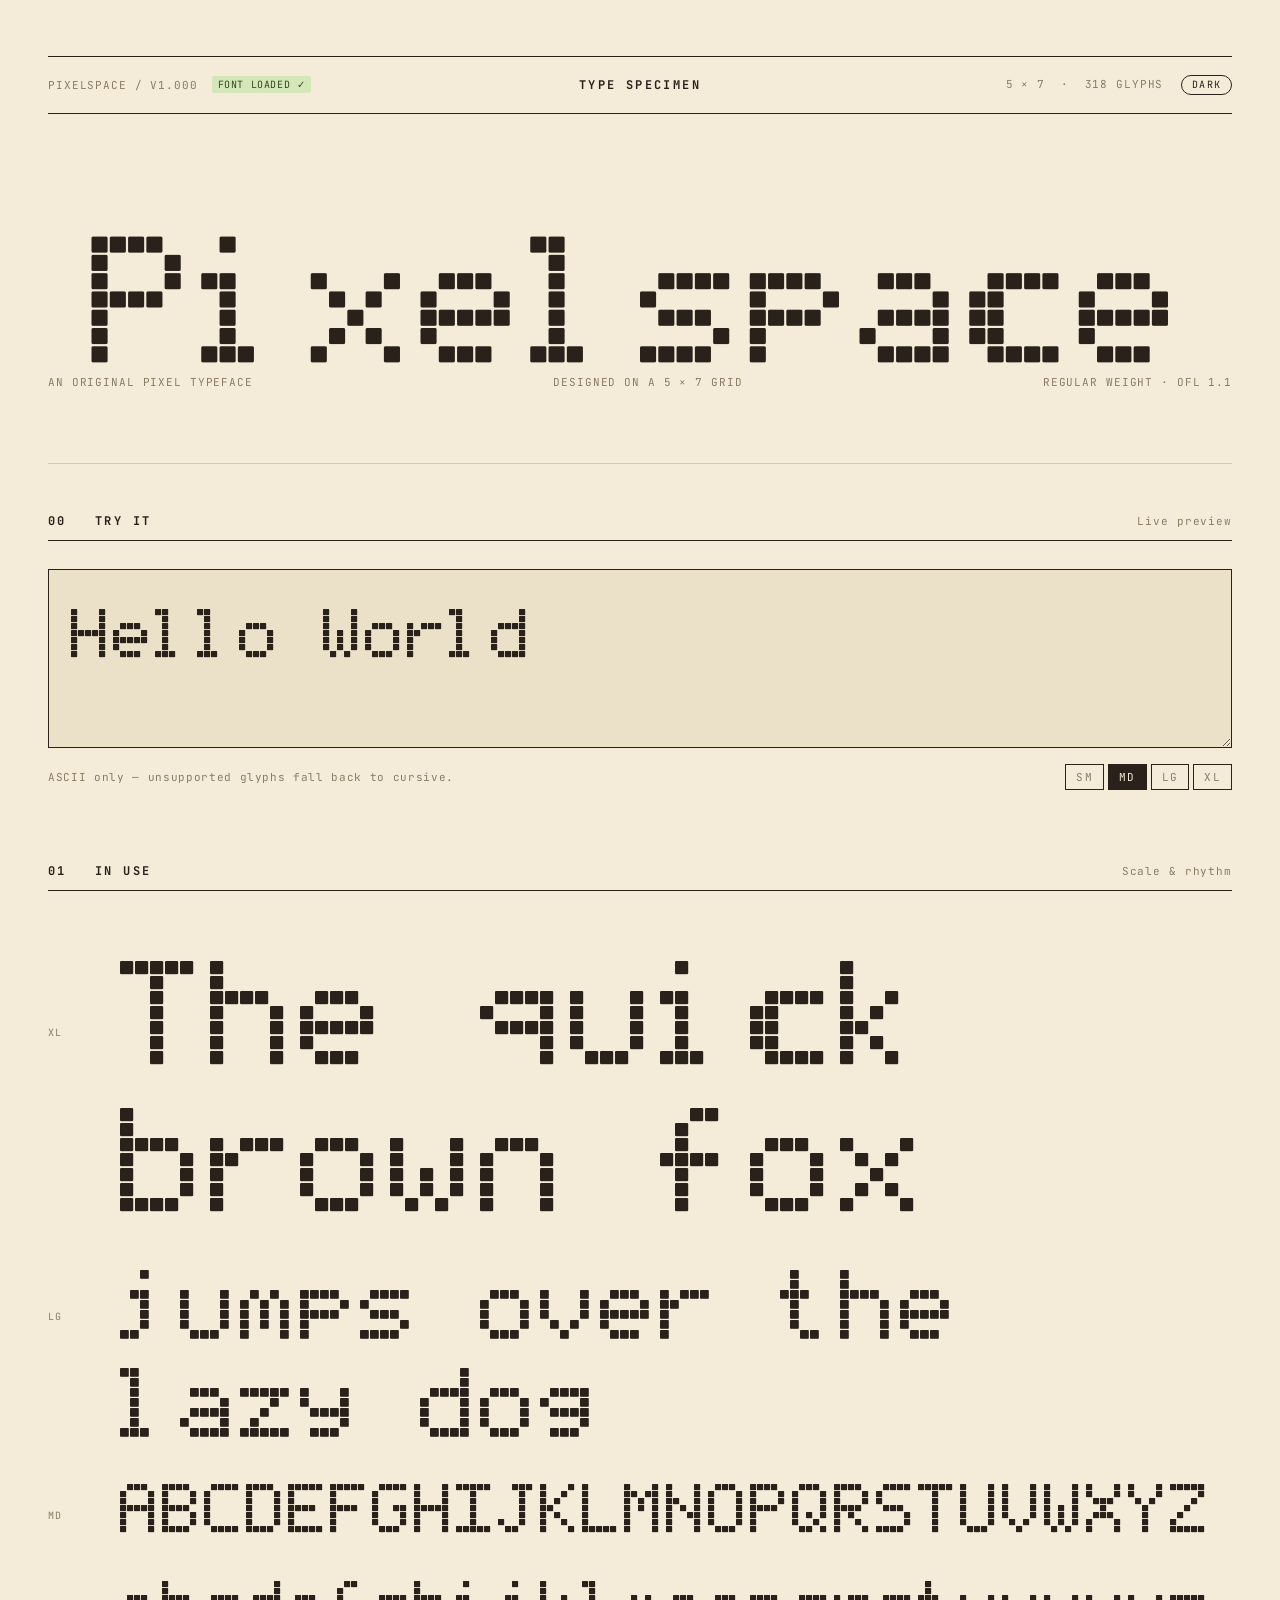
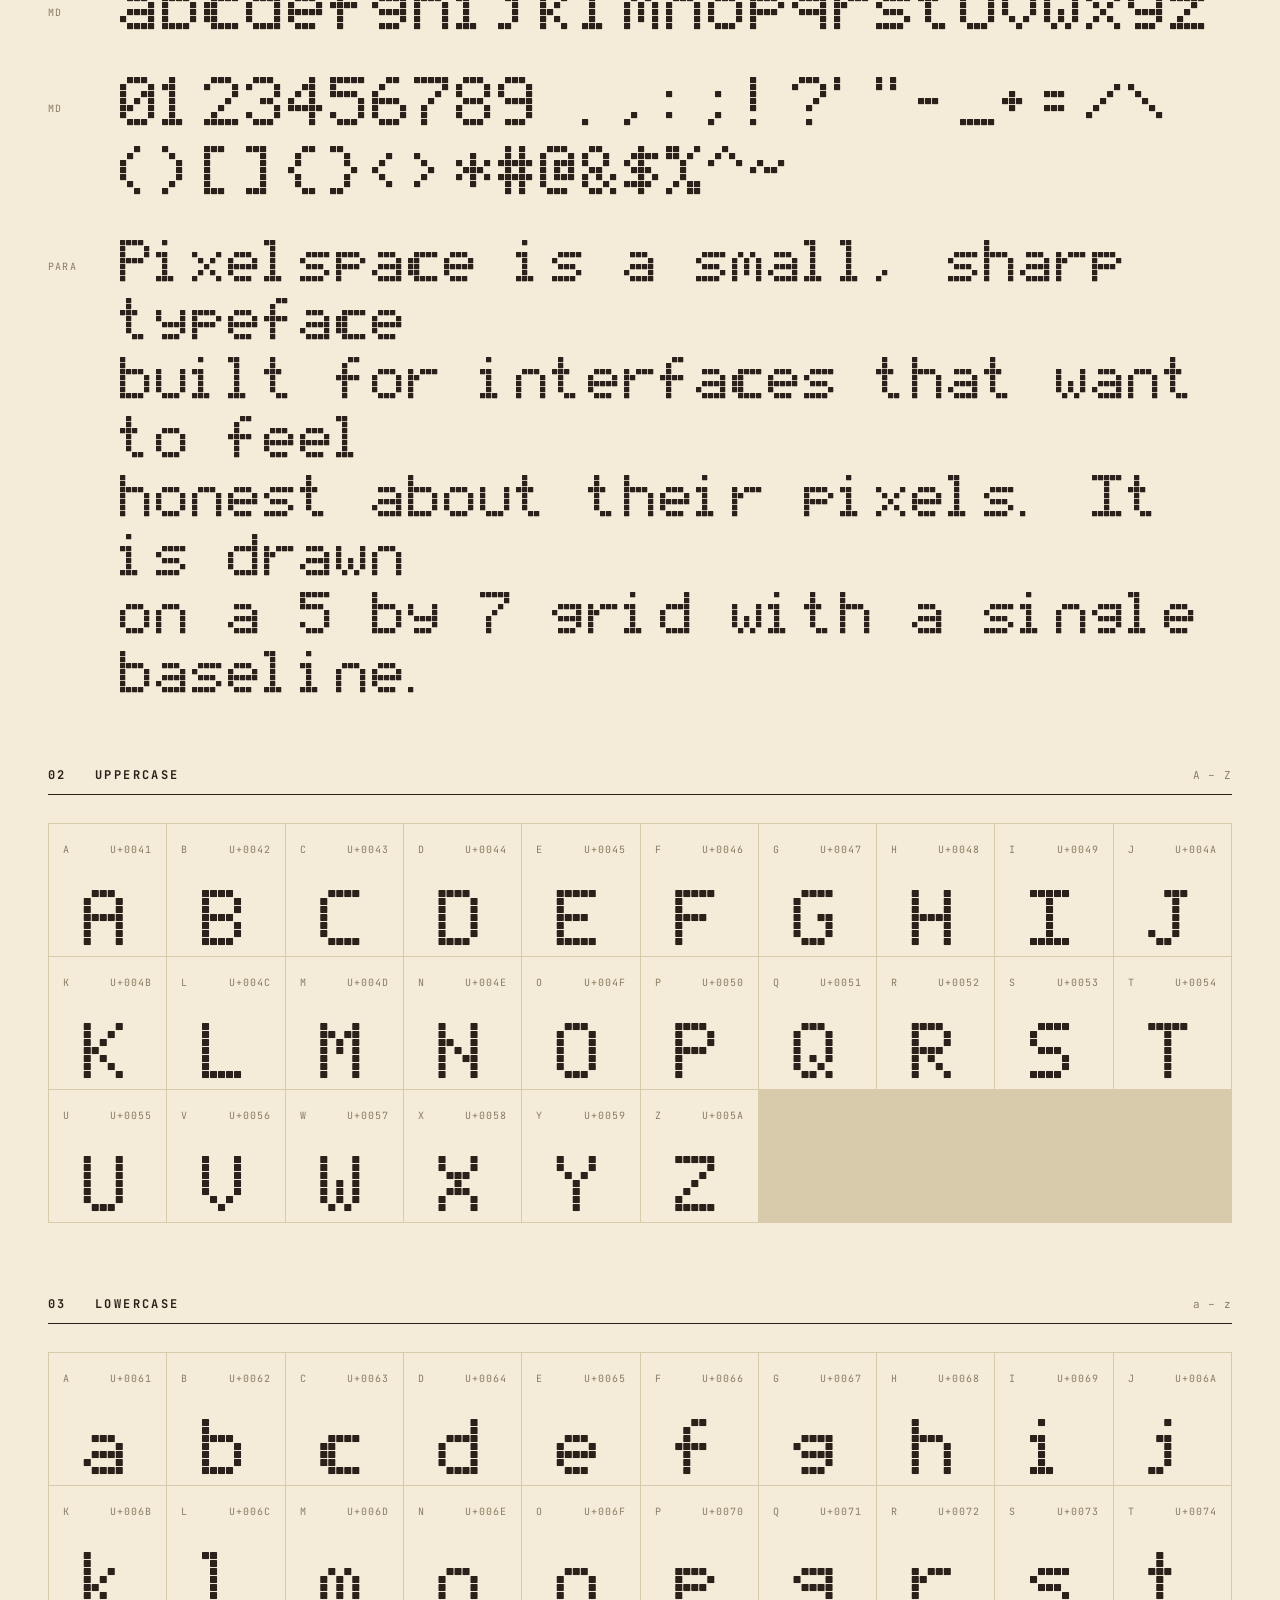
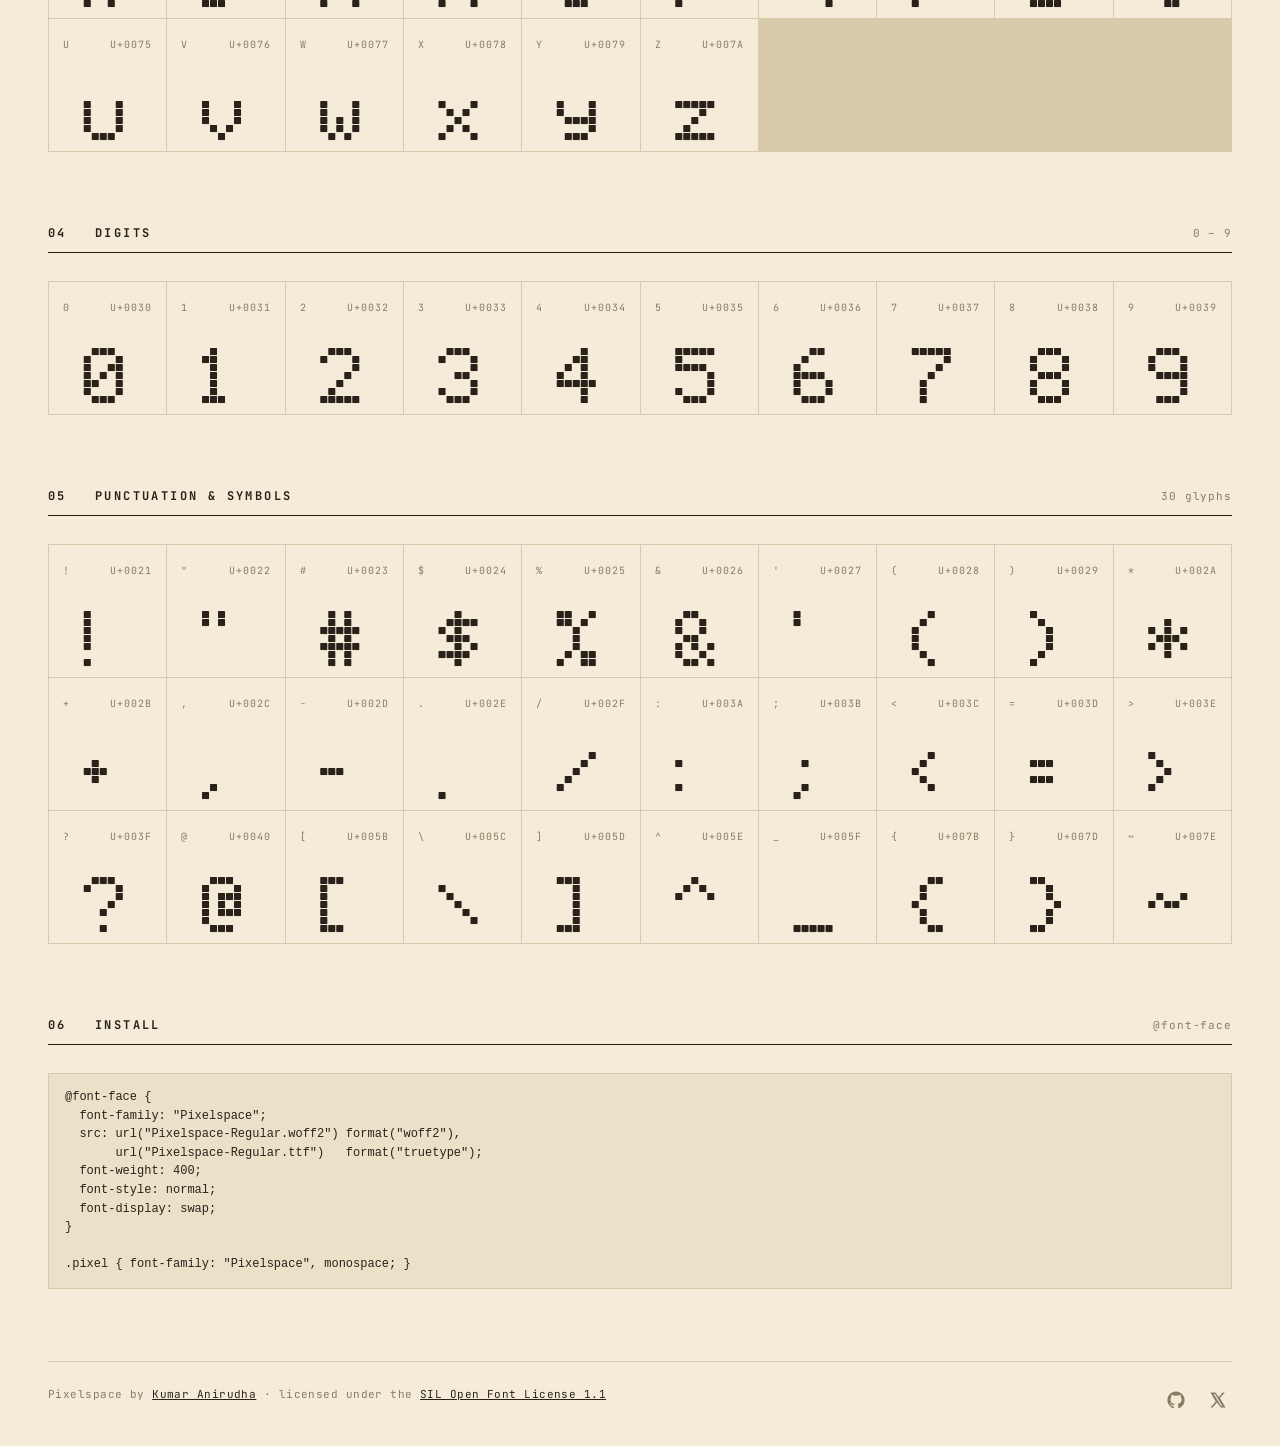
==== docs/index.html @ 73f1bbae "update: add favicon and responsive" ====
<!doctype html>
<html lang="en">
  <head>
    <meta charset="utf-8" />
    <meta name="viewport" content="width=device-width,initial-scale=1" />
    <title>Pixelspace — v1.000 Specimen</title>
    <meta
      name="description"
      content="Pixelspace: a free, open-source 5×7 pixel display typeface by Kumar Anirudha. Licensed under the SIL Open Font License."
    />

    <link rel="icon" type="image/svg+xml" href="favicon.svg" />

    <link rel="preconnect" href="https://fonts.googleapis.com" />
    <link rel="preconnect" href="https://fonts.gstatic.com" crossorigin />
    <link
      href="https://fonts.googleapis.com/css2?family=JetBrains+Mono:wght@400;500;700&display=swap"
      rel="stylesheet"
    />

    <!-- The compiled Pixelspace font, embedded as a base64 data URL so it
     works under file://, sandboxed iframes, and any static host that
     doesn't serve .woff2 with the right MIME. Generated by
     tools/build_font.py alongside the binary. -->
    <link rel="stylesheet" href="pixelspace-font.css" />

    <!-- Apply stored theme before paint to avoid a flash of light mode. -->
    <script>
      (function () {
        try {
          var saved = localStorage.getItem("pixelspace-theme");
          var prefersDark =
            window.matchMedia &&
            window.matchMedia("(prefers-color-scheme: dark)").matches;
          var theme = saved || (prefersDark ? "dark" : "light");
          document.documentElement.setAttribute("data-theme", theme);
        } catch (e) {
          /* localStorage may be unavailable — fine, default stays */
        }
      })();
    </script>

    <style>
      :root {
        --bg: #f4ecd8;
        --panel: #ebe1c8;
        --line: #d8cbac;
        --ink: #2a221a;
        --mute: #8a7c63;
        --accent: #b8562f;
        --status-ok-bg: #d4e7b8;
        --status-ok-fg: #2f4a1a;
        --status-bad-bg: #efcfb8;
        --status-bad-fg: #6b2c1c;
        color-scheme: light;
      }
      [data-theme="dark"] {
        --bg: #15120e;
        --panel: #1f1b14;
        --line: #2d271d;
        --ink: #f0ebe0;
        --mute: #8a8275;
        --accent: #d87a52;
        --status-ok-bg: #2a5a33;
        --status-ok-fg: #a6ffbf;
        --status-bad-bg: #5a2a2a;
        --status-bad-fg: #ffb8b8;
        color-scheme: dark;
      }
      * {
        box-sizing: border-box;
      }
      html,
      body {
        margin: 0;
        padding: 0;
        background: var(--bg);
        color: var(--ink);
        font-family: "JetBrains Mono", ui-monospace, Menlo, Consolas, monospace;
        font-size: 13px;
        line-height: 1.5;
        -webkit-font-smoothing: antialiased;
        transition: background-color 120ms ease, color 120ms ease;
      }

      .shell {
        max-width: 1280px;
        margin: 0 auto;
        padding: 56px 48px 32px;
      }

      /* ---- Masthead ---- */
      .mast {
        border-top: 1px solid var(--ink);
        border-bottom: 1px solid var(--ink);
        padding: 18px 0;
        display: grid;
        grid-template-columns: 1fr auto 1fr;
        align-items: center;
        gap: 24px;
        margin-bottom: 48px;
      }
      .mast .meta {
        font-size: 11px;
        letter-spacing: 0.08em;
        text-transform: uppercase;
        color: var(--mute);
      }
      .mast .meta.r {
        text-align: right;
      }
      .mast .title {
        font-weight: 700;
        letter-spacing: 0.2em;
        text-transform: uppercase;
        font-size: 12px;
      }

      .load-status {
        display: inline-block;
        padding: 1px 6px;
        margin-left: 6px;
        font-size: 10px;
        letter-spacing: 0.06em;
        border-radius: 2px;
        vertical-align: 1px;
      }
      .load-status.ok {
        background: var(--status-ok-bg);
        color: var(--status-ok-fg);
      }
      .load-status.bad {
        background: var(--status-bad-bg);
        color: var(--status-bad-fg);
      }

      /* ---- Theme toggle ---- */
      .theme-toggle {
        -webkit-appearance: none;
        appearance: none;
        background: transparent;
        color: var(--ink);
        border: 1px solid var(--ink);
        border-radius: 999px;
        padding: 4px 10px;
        font: inherit;
        font-size: 10px;
        letter-spacing: 0.12em;
        text-transform: uppercase;
        cursor: pointer;
        margin-left: 10px;
        line-height: 1;
        transition: background-color 120ms ease, color 120ms ease;
      }
      .theme-toggle:hover {
        background: var(--ink);
        color: var(--bg);
      }

      /* ---- Hero ---- */
      .hero {
        padding: 48px 0 72px;
        border-bottom: 1px solid var(--line);
        margin-bottom: 48px;
      }
      .hero-word {
        font-size: clamp(35px, 10vw, 133px);
        line-height: 1;
        margin-bottom: 36px;
        text-align: center;
      }
      .hero-sub {
        display: flex;
        justify-content: space-between;
        font-size: 11px;
        letter-spacing: 0.08em;
        text-transform: uppercase;
        color: var(--mute);
      }

      /* ---- Sections ---- */
      .sec {
        margin-bottom: 72px;
      }
      .sec-head {
        display: flex;
        align-items: baseline;
        justify-content: space-between;
        border-bottom: 1px solid var(--ink);
        padding-bottom: 10px;
        margin-bottom: 28px;
      }
      .sec-head h2 {
        font-size: 12px;
        font-weight: 700;
        letter-spacing: 0.2em;
        text-transform: uppercase;
        margin: 0;
      }
      .sec-head .n {
        font-size: 11px;
        color: var(--mute);
        letter-spacing: 0.08em;
      }

      /* ---- The pixel font class ----
     Applied to any element that should render in Pixelspace. The
     `cursive` fallback is deliberately ugly so a failed @font-face is
     obvious. Font-smoothing is turned off to keep pixel edges sharp. */
      .pxsp {
        font-family: "Pixelspace", cursive;
        letter-spacing: 0;
        font-smooth: never;
        -webkit-font-smoothing: none;
        -moz-osx-font-smoothing: grayscale;
        text-rendering: geometricPrecision;
        font-feature-settings: normal;
      }

      /* ---- Try-it playground ---- */
      .tryout {
        display: flex;
        flex-direction: column;
        gap: 16px;
      }
      .tryout-input {
        width: 100%;
        min-height: 160px;
        padding: 20px 22px;
        background: var(--panel);
        color: var(--ink);
        border: 1px solid var(--ink);
        border-radius: 0;
        resize: vertical;
        font-size: 49px;
        line-height: 1.4;
        outline: none;
        /* Override the UA textarea font smoothing so pixel edges stay crisp. */
        font-smooth: never;
        -webkit-font-smoothing: none;
        -moz-osx-font-smoothing: grayscale;
      }
      .tryout-input::placeholder {
        color: var(--mute);
      }
      .tryout-input:focus {
        border-color: var(--accent);
      }
      .tryout-meta {
        display: flex;
        justify-content: space-between;
        align-items: center;
        gap: 16px;
        font-size: 11px;
        color: var(--mute);
        letter-spacing: 0.06em;
      }
      .tryout-sizes {
        display: inline-flex;
        gap: 4px;
      }
      .tryout-sizes button {
        font: inherit;
        color: var(--mute);
        background: transparent;
        border: 1px solid var(--ink);
        padding: 4px 10px;
        cursor: pointer;
        text-transform: uppercase;
        letter-spacing: 0.12em;
      }
      .tryout-sizes button:hover {
        color: var(--ink);
      }
      .tryout-sizes button[aria-pressed="true"] {
        background: var(--ink);
        color: var(--bg);
      }

      /* ---- In-use sample rows ---- */
      .samples {
        display: flex;
        flex-direction: column;
        gap: 28px;
      }
      .sample-row {
        display: grid;
        grid-template-columns: 48px 1fr;
        align-items: baseline;
        gap: 24px;
      }
      .sample-row .tag {
        font-size: 10px;
        letter-spacing: 0.12em;
        color: var(--mute);
        text-transform: uppercase;
      }
      .sample-row .render {
        min-width: 0;
        overflow: hidden;
      }

      /* Font-size = 7px × N keeps every glyph-pixel on a whole device pixel
     (UPEM 875 / pixel 125 = 7 CSS px per glyph-pixel). Line-height 1.4
     gives wrapped text room to breathe without looking double-spaced. */
      .s-xl {
        font-size: 105px;
        line-height: 1.4;
      }
      .s-lg {
        font-size: 70px;
        line-height: 1.4;
      }
      .s-md {
        font-size: 49px;
        line-height: 1.4;
      }
      .s-sm {
        font-size: 28px;
        line-height: 1.4;
      }
      .s-para {
        font-size: 42px;
        line-height: 1.4;
      }

      /* ---- Glyph tables ---- */
      .glyph-grid {
        display: grid;
        grid-template-columns: repeat(auto-fill, minmax(110px, 1fr));
        gap: 1px;
        background: var(--line);
        border: 1px solid var(--line);
      }
      .cell {
        background: var(--bg);
        padding: 18px 14px 14px;
        display: flex;
        flex-direction: column;
        align-items: center;
        gap: 14px;
        min-height: 132px;
      }
      .cell .char-label {
        font-size: 10px;
        color: var(--mute);
        letter-spacing: 0.1em;
        text-transform: uppercase;
        display: flex;
        justify-content: space-between;
        width: 100%;
      }
      .cell .char-label .code {
        font-variant-numeric: tabular-nums;
      }
      .cell .slot {
        flex: 1;
        display: flex;
        align-items: center;
        justify-content: center;
        font-size: 56px; /* 8px per glyph-pixel (7 × 8) */
        line-height: 1;
      }

      /* ---- Install code block ---- */
      pre.code {
        background: var(--panel);
        border: 1px solid var(--line);
        padding: 14px 16px;
        overflow-x: auto;
        font-size: 12px;
        line-height: 1.55;
        white-space: pre;
      }

      /* ---- Footer ---- */
      footer {
        margin-top: 64px;
        padding-top: 24px;
        border-top: 1px solid var(--line);
        font-size: 11px;
        color: var(--mute);
        letter-spacing: 0.04em;
        display: flex;
        justify-content: space-between;
        gap: 24px;
        flex-wrap: wrap;
      }
      footer a {
        color: var(--ink);
      }
      footer .socials {
        display: inline-flex;
        align-items: center;
        gap: 14px;
      }
      .icon-link {
        display: inline-flex;
        align-items: center;
        justify-content: center;
        width: 28px;
        height: 28px;
        color: var(--mute);
        border-radius: 4px;
        transition: color 120ms ease, background-color 120ms ease;
      }
      .icon-link:hover {
        color: var(--bg);
        background: var(--ink);
      }
      .icon-link svg {
        width: 18px;
        height: 18px;
        display: block;
      }

      /* ---- Responsive ---- */
      @media (max-width: 900px) {
        .shell {
          padding: 32px 24px 24px;
        }
        .mast {
          grid-template-columns: 1fr;
          gap: 10px;
          text-align: center;
          padding: 14px 0;
          margin-bottom: 32px;
        }
        .mast .meta.r {
          text-align: center;
        }
        .hero {
          padding: 24px 0 36px;
          margin-bottom: 32px;
        }
        .hero-word {
          margin-bottom: 20px;
        }
        .hero-sub {
          flex-direction: column;
          gap: 6px;
          text-align: center;
        }
        .sec {
          margin-bottom: 48px;
        }
        .sec-head {
          margin-bottom: 20px;
        }
        .s-xl {
          font-size: 56px;
        }
        .s-lg {
          font-size: 42px;
        }
        .s-md {
          font-size: 28px;
        }
        .s-sm {
          font-size: 21px;
        }
        .s-para {
          font-size: 28px;
        }
        .tryout-input {
          font-size: 28px;
          min-height: 120px;
          padding: 14px 16px;
        }
        .sample-row {
          grid-template-columns: 1fr;
          gap: 8px;
        }
        .sample-row .render {
          overflow-x: auto;
        }
        .glyph-grid {
          grid-template-columns: repeat(auto-fill, minmax(76px, 1fr));
        }
        .cell {
          padding: 12px 8px 10px;
          min-height: 96px;
          gap: 10px;
        }
        .cell .slot {
          font-size: 35px;
        }
      }

      @media (max-width: 480px) {
        .shell {
          padding: 20px 16px 20px;
        }
        .hero-word {
          margin-bottom: 16px;
        }
        .hero-sub {
          font-size: 10px;
        }
        .s-xl {
          font-size: 42px;
        }
        .s-lg {
          font-size: 35px;
        }
        .s-md {
          font-size: 21px;
        }
        .s-sm {
          font-size: 14px;
        }
        .s-para {
          font-size: 21px;
        }
        .tryout-input {
          font-size: 21px;
          min-height: 96px;
        }
        .glyph-grid {
          grid-template-columns: repeat(auto-fill, minmax(60px, 1fr));
        }
        .cell {
          padding: 10px 6px 8px;
          min-height: 80px;
        }
        .cell .slot {
          font-size: 28px;
        }
        .cell .char-label {
          font-size: 9px;
        }
        footer {
          flex-direction: column;
          gap: 12px;
        }
      }
    </style>
  </head>
  <body>
    <div class="shell">
      <!-- Masthead -->
      <header class="mast">
        <div class="meta">
          Pixelspace / v1.000
          <span id="font-status" class="load-status">checking&hellip;</span>
        </div>
        <div class="title">Type Specimen</div>
        <div class="meta r">
          5 &times; 7 &nbsp;·&nbsp; 318 Glyphs
          <button
            id="theme-toggle"
            class="theme-toggle"
            type="button"
            aria-label="Toggle dark mode"
          >
            Dark
          </button>
        </div>
      </header>

      <!-- Hero wordmark -->
      <section class="hero">
        <div class="pxsp hero-word">Pixelspace</div>
        <div class="hero-sub">
          <span>An original pixel typeface</span>
          <span>Designed on a 5 × 7 grid</span>
          <span>Regular weight · OFL 1.1</span>
        </div>
      </section>

      <!-- 00 Try it -->
      <section class="sec">
        <div class="sec-head">
          <h2>00 &nbsp; Try it</h2>
          <div class="n">Live preview</div>
        </div>
        <div class="tryout">
          <textarea
            id="tryout-input"
            class="pxsp tryout-input"
            spellcheck="false"
            autocapitalize="off"
            autocomplete="off"
            placeholder="Type anything here..."
          >Hello World</textarea>
          <div class="tryout-meta">
            <span>ASCII only — unsupported glyphs fall back to cursive.</span>
            <span class="tryout-sizes" role="group" aria-label="Preview size">
              <button type="button" data-size="28" aria-pressed="false">SM</button>
              <button type="button" data-size="49" aria-pressed="true">MD</button>
              <button type="button" data-size="70" aria-pressed="false">LG</button>
              <button type="button" data-size="105" aria-pressed="false">XL</button>
            </span>
          </div>
        </div>
      </section>

      <!-- 01 In use -->
      <section class="sec">
        <div class="sec-head">
          <h2>01 &nbsp; In use</h2>
          <div class="n">Scale &amp; rhythm</div>
        </div>
        <div class="samples">
          <div class="sample-row">
            <div class="tag">XL</div>
            <div class="render">
              <span class="pxsp s-xl">The quick brown fox</span>
            </div>
          </div>
          <div class="sample-row">
            <div class="tag">LG</div>
            <div class="render">
              <span class="pxsp s-lg">jumps over the lazy dog</span>
            </div>
          </div>
          <div class="sample-row">
            <div class="tag">MD</div>
            <div class="render">
              <span class="pxsp s-md">ABCDEFGHIJKLMNOPQRSTUVWXYZ</span>
            </div>
          </div>
          <div class="sample-row">
            <div class="tag">MD</div>
            <div class="render">
              <span class="pxsp s-md">abcdefghijklmnopqrstuvwxyz</span>
            </div>
          </div>
          <div class="sample-row">
            <div class="tag">MD</div>
            <div class="render">
              <span class="pxsp s-md"
                >0123456789 .,:;!?'&quot;-_+=/\()[]{}&lt;&gt;*#@&amp;$%^~</span
              >
            </div>
          </div>
          <div class="sample-row">
            <div class="tag">PARA</div>
            <div class="render">
              <div class="pxsp s-para">
                Pixelspace is a small, sharp typeface<br />
                built for interfaces that want to feel<br />
                honest about their pixels. It is drawn<br />
                on a 5 by 7 grid with a single baseline.
              </div>
            </div>
          </div>
        </div>
      </section>

      <!-- 02 Uppercase -->
      <section class="sec">
        <div class="sec-head">
          <h2>02 &nbsp; Uppercase</h2>
          <div class="n">A – Z</div>
        </div>
        <div class="glyph-grid" id="grid-upper"></div>
      </section>

      <!-- 03 Lowercase -->
      <section class="sec">
        <div class="sec-head">
          <h2>03 &nbsp; Lowercase</h2>
          <div class="n">a – z</div>
        </div>
        <div class="glyph-grid" id="grid-lower"></div>
      </section>

      <!-- 04 Digits -->
      <section class="sec">
        <div class="sec-head">
          <h2>04 &nbsp; Digits</h2>
          <div class="n">0 – 9</div>
        </div>
        <div class="glyph-grid" id="grid-digits"></div>
      </section>

      <!-- 05 Punctuation -->
      <section class="sec">
        <div class="sec-head">
          <h2>05 &nbsp; Punctuation &amp; symbols</h2>
          <div class="n">30 glyphs</div>
        </div>
        <div class="glyph-grid" id="grid-punct"></div>
      </section>

      <!-- 06 Install -->
      <section class="sec">
        <div class="sec-head">
          <h2>06 &nbsp; Install</h2>
          <div class="n">&#64;font-face</div>
        </div>
        <pre class="code">
&#64;font-face {
  font-family: "Pixelspace";
  src: url("Pixelspace-Regular.woff2") format("woff2"),
       url("Pixelspace-Regular.ttf")   format("truetype");
  font-weight: 400;
  font-style: normal;
  font-display: swap;
}

.pixel { font-family: "Pixelspace", monospace; }</pre
        >
      </section>

      <footer>
        <span>
          Pixelspace by
          <a href="https://github.com/anistark">Kumar Anirudha</a>
          &middot; licensed under the
          <a href="https://openfontlicense.org">SIL Open Font License 1.1</a>
        </span>
        <span class="socials">
          <a
            class="icon-link"
            href="https://github.com/anistark/pixelspace"
            aria-label="Pixelspace on GitHub"
            target="_blank"
            rel="noopener"
          >
            <svg viewBox="0 0 24 24" fill="currentColor" aria-hidden="true">
              <path
                d="M12 .5C5.73.5.5 5.73.5 12c0 5.09 3.29 9.4 7.86 10.93.58.1.79-.25.79-.56 0-.28-.01-1.02-.02-2-3.2.7-3.88-1.54-3.88-1.54-.53-1.35-1.3-1.71-1.3-1.71-1.06-.72.08-.7.08-.7 1.17.08 1.79 1.2 1.79 1.2 1.04 1.79 2.73 1.27 3.4.97.1-.76.41-1.27.74-1.56-2.56-.29-5.25-1.28-5.25-5.7 0-1.26.45-2.29 1.19-3.1-.12-.29-.52-1.47.11-3.07 0 0 .97-.31 3.18 1.18a11.06 11.06 0 0 1 5.78 0c2.2-1.49 3.17-1.18 3.17-1.18.63 1.6.23 2.78.11 3.07.74.81 1.19 1.84 1.19 3.1 0 4.44-2.69 5.41-5.26 5.69.42.36.8 1.08.8 2.18 0 1.57-.01 2.84-.01 3.23 0 .31.21.67.8.56C20.22 21.4 23.5 17.09 23.5 12 23.5 5.73 18.27.5 12 .5Z"
              />
            </svg>
          </a>
          <a
            class="icon-link"
            href="https://x.com/kranirudha"
            aria-label="Kumar Anirudha on X"
            target="_blank"
            rel="noopener"
          >
            <svg viewBox="0 0 24 24" fill="currentColor" aria-hidden="true">
              <path
                d="M18.244 2H21l-6.5 7.43L22 22h-6.406l-5.01-6.555L4.8 22H2l6.969-7.967L2 2h6.5l4.53 5.978L18.244 2Zm-2.246 18h1.66L8.057 4H6.28l9.718 16Z"
              />
            </svg>
          </a>
        </span>
      </footer>
    </div>

    <script>
      (() => {
        const input = document.getElementById("tryout-input");
        const sizes = document.querySelectorAll(".tryout-sizes button");
        sizes.forEach((b) => {
          b.addEventListener("click", () => {
            sizes.forEach((x) => x.setAttribute("aria-pressed", "false"));
            b.setAttribute("aria-pressed", "true");
            input.style.fontSize = b.dataset.size + "px";
          });
        });
      })();

      (() => {
        const btn = document.getElementById("theme-toggle");
        const root = document.documentElement;
        const render = () => {
          const dark = root.getAttribute("data-theme") === "dark";
          btn.textContent = dark ? "Light" : "Dark";
        };
        render();
        btn.addEventListener("click", () => {
          const next =
            root.getAttribute("data-theme") === "dark" ? "light" : "dark";
          root.setAttribute("data-theme", next);
          try {
            localStorage.setItem("pixelspace-theme", next);
          } catch (e) {}
          render();
        });
      })();

      (async () => {
        const status = document.getElementById("font-status");
        try {
          await document.fonts.ready;
          const ok = document.fonts.check('16px "Pixelspace"');
          status.textContent = ok
            ? "font loaded ✓"
            : "FONT FAILED — showing fallback";
          status.className = "load-status " + (ok ? "ok" : "bad");
        } catch (e) {
          status.textContent = "font check unsupported";
        }
      })();

      function makeCell(ch) {
        const cell = document.createElement("div");
        cell.className = "cell";

        const label = document.createElement("div");
        label.className = "char-label";
        const left = document.createElement("span");
        left.textContent = ch === " " ? "␣" : ch;
        const right = document.createElement("span");
        right.className = "code";
        right.textContent =
          "U+" + ch.charCodeAt(0).toString(16).toUpperCase().padStart(4, "0");
        label.append(left, right);

        const slot = document.createElement("div");
        slot.className = "pxsp slot";
        slot.textContent = ch;

        cell.append(label, slot);
        return cell;
      }

      function fill(id, chars) {
        const host = document.getElementById(id);
        for (const ch of chars) host.appendChild(makeCell(ch));
      }

      function range(a, b) {
        const out = [];
        for (let c = a.charCodeAt(0); c <= b.charCodeAt(0); c++)
          out.push(String.fromCharCode(c));
        return out;
      }

      fill("grid-upper", range("A", "Z"));
      fill("grid-lower", range("a", "z"));
      fill("grid-digits", range("0", "9"));
      fill("grid-punct", [
        "!",
        '"',
        "#",
        "$",
        "%",
        "&",
        "'",
        "(",
        ")",
        "*",
        "+",
        ",",
        "-",
        ".",
        "/",
        ":",
        ";",
        "<",
        "=",
        ">",
        "?",
        "@",
        "[",
        "\\",
        "]",
        "^",
        "_",
        "{",
        "}",
        "~",
      ]);
    </script>
  </body>
</html>
---- docs/pixelspace-font.css ----
/* Auto-generated by tools/build_font.py - do not edit. */
@font-face {
  font-family: "Pixelspace";
  src: url([data-uri]) format("woff2");
  font-weight: 400;
  font-style: normal;
  font-display: swap;
}
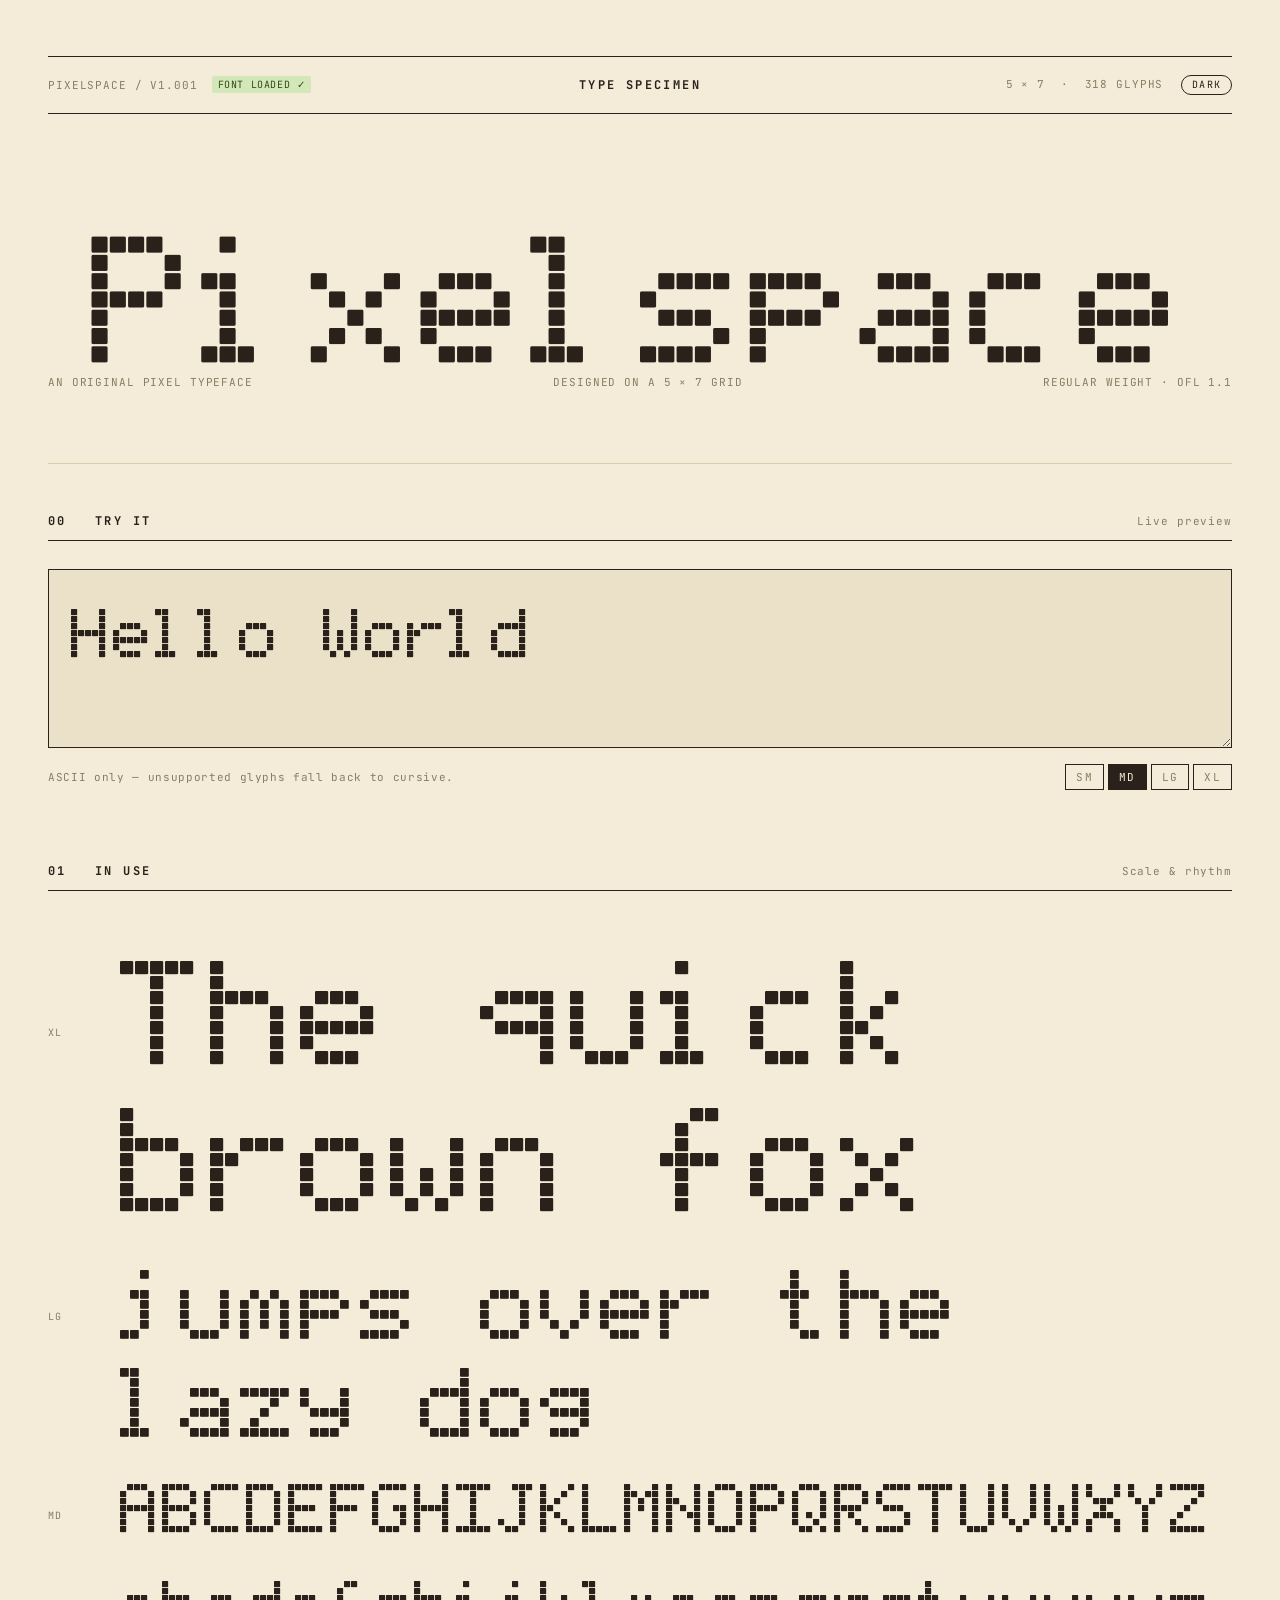
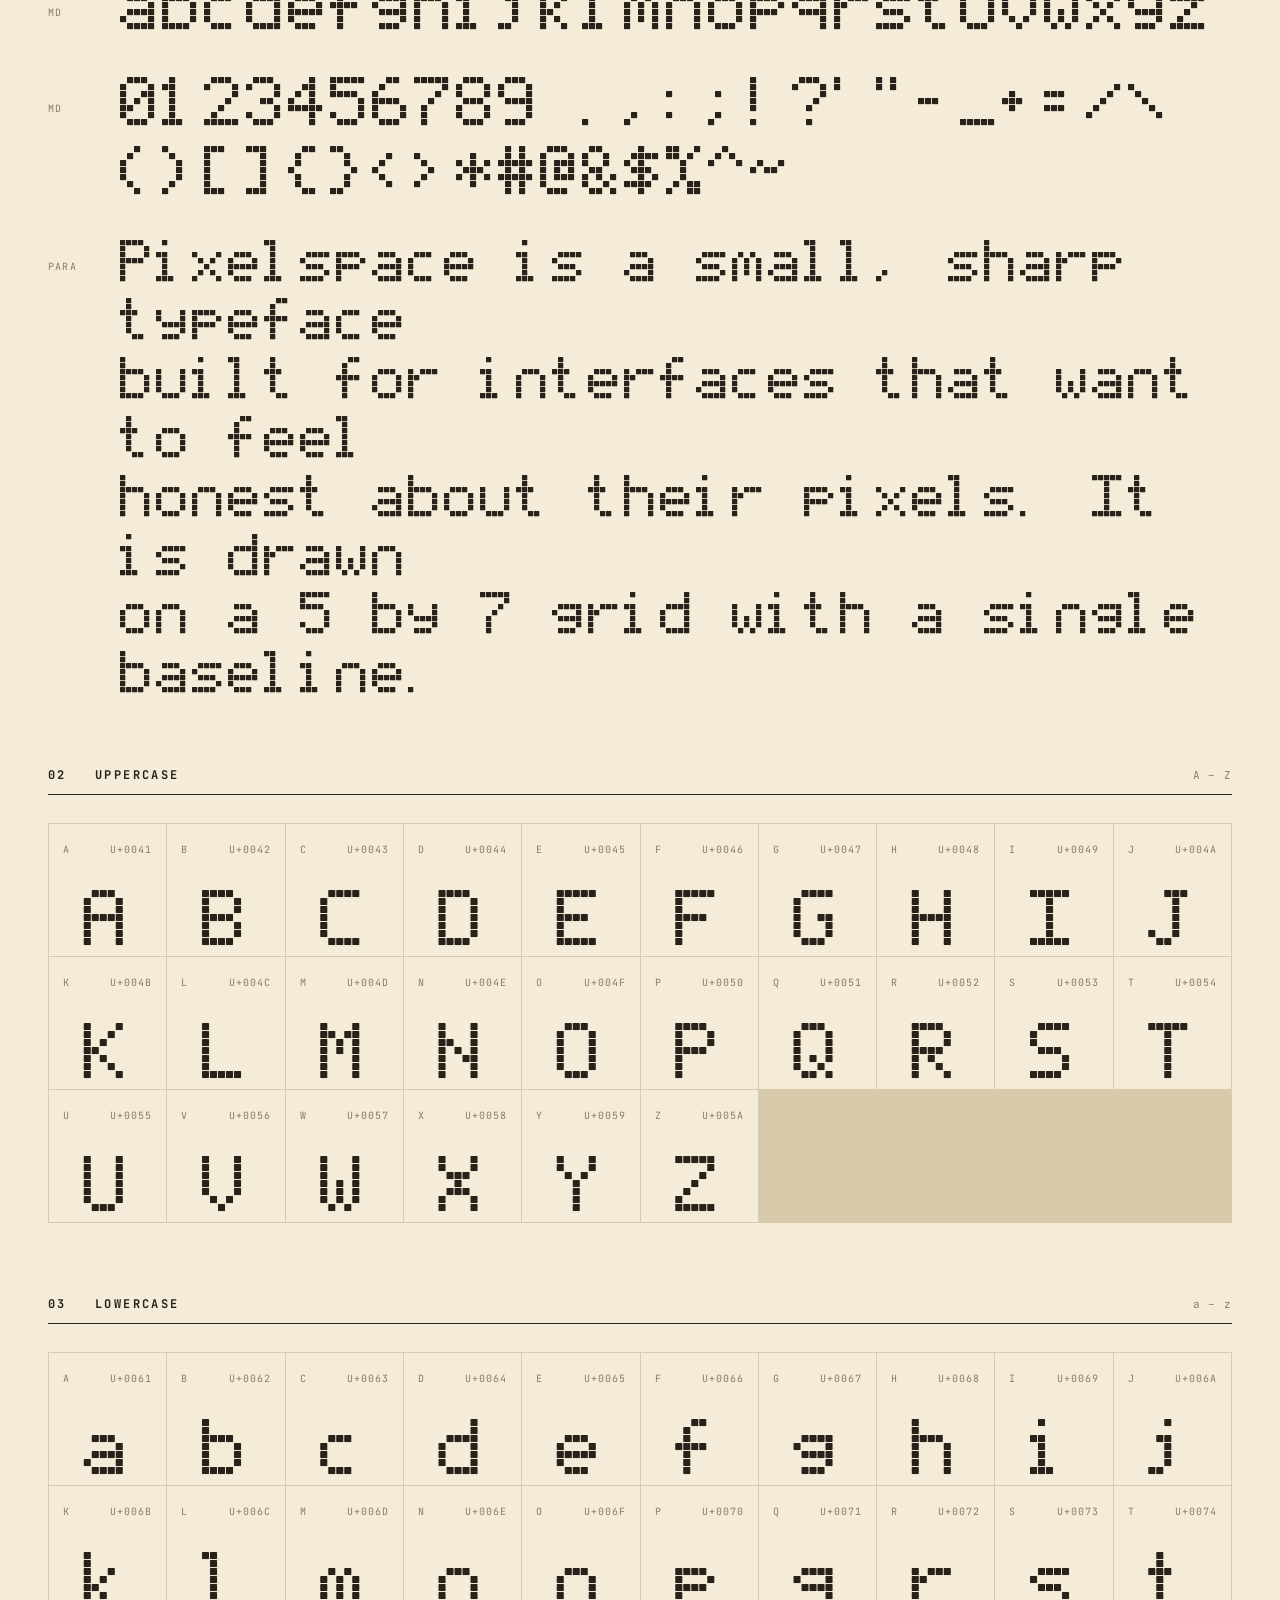
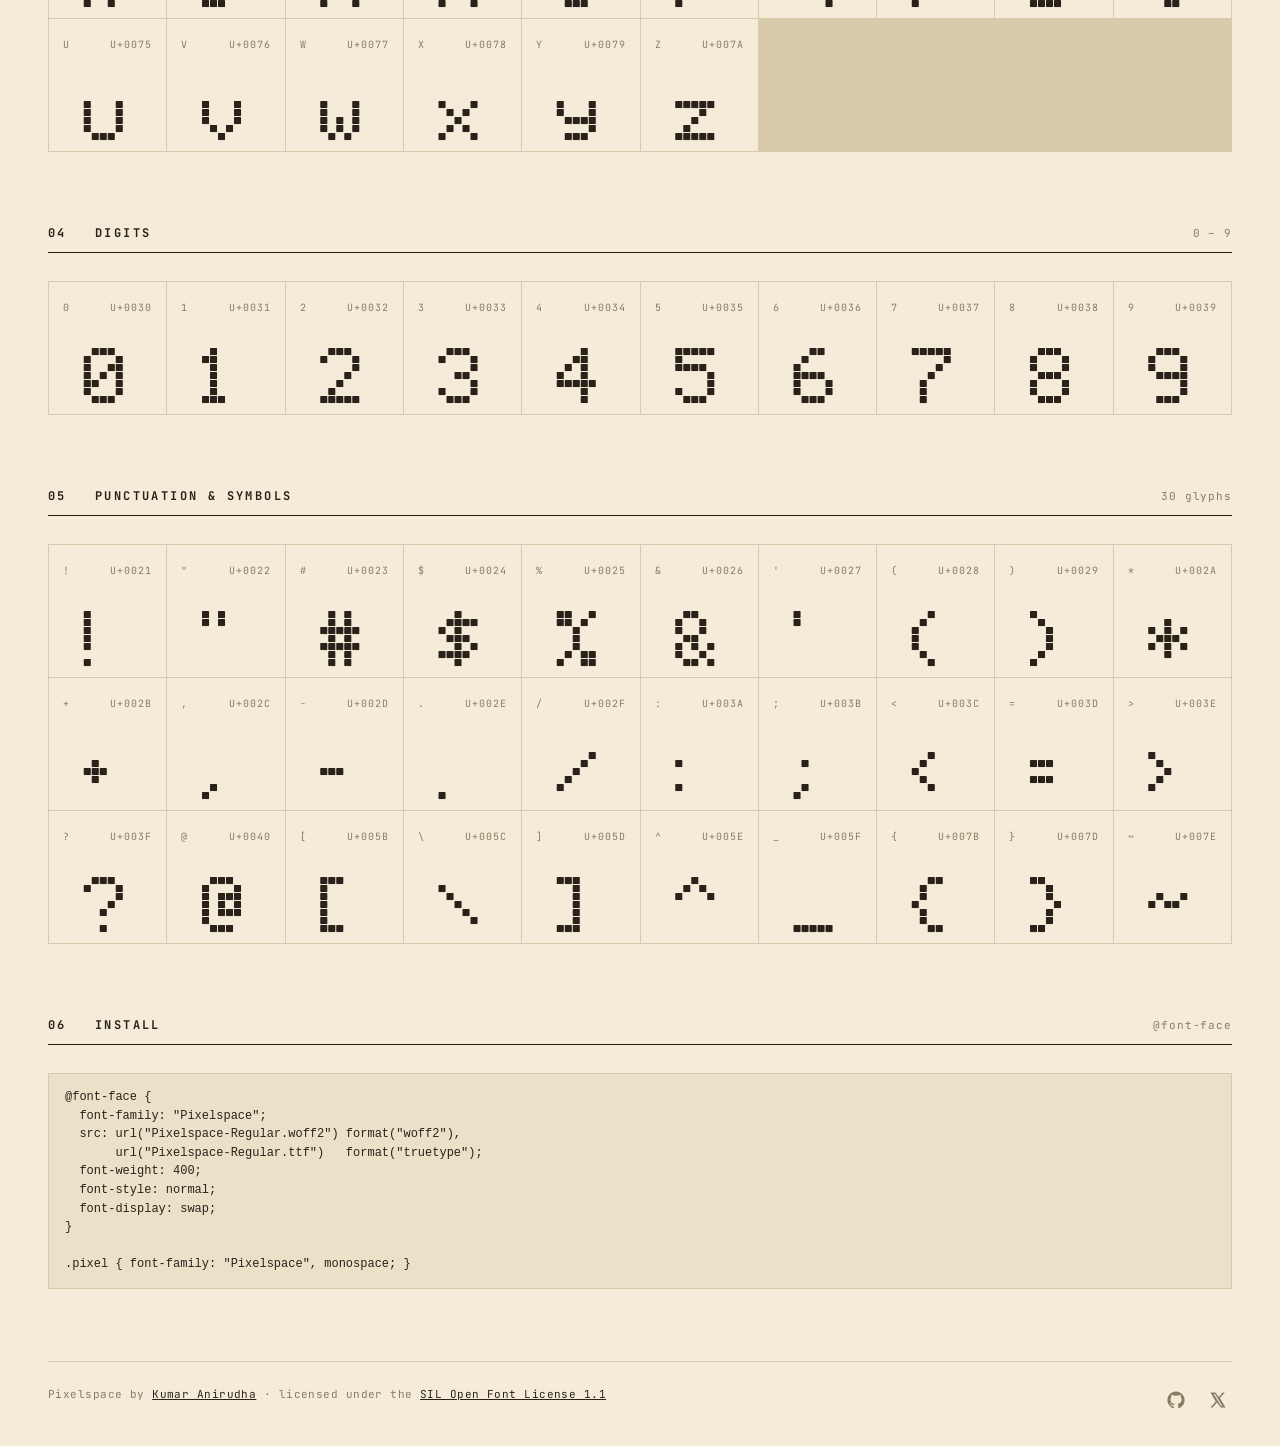
==== commit 0a132f08: "feat(font): release v1.001 with glyph polish Polish pass on a handful of glyphs flagged for awkward " ====
--- a/docs/index.html
+++ b/docs/index.html
@@ -3,7 +3,7 @@
   <head>
     <meta charset="utf-8" />
     <meta name="viewport" content="width=device-width,initial-scale=1" />
-    <title>Pixelspace — v1.000 Specimen</title>
+    <title>Pixelspace — v1.001 Specimen</title>
     <meta
       name="description"
       content="Pixelspace: a free, open-source 5×7 pixel display typeface by Kumar Anirudha. Licensed under the SIL Open Font License."
@@ -541,7 +541,7 @@
       <!-- Masthead -->
       <header class="mast">
         <div class="meta">
-          Pixelspace / v1.000
+          Pixelspace / v1.001
           <span id="font-status" class="load-status">checking&hellip;</span>
         </div>
         <div class="title">Type Specimen</div>
--- a/docs/pixelspace-font.css
+++ b/docs/pixelspace-font.css
@@ -1,7 +1,7 @@
 /* Auto-generated by tools/build_font.py - do not edit. */
 @font-face {
   font-family: "Pixelspace";
-  src: url([data-uri]) format("woff2");
+  src: url([data-uri]) format("woff2");
   font-weight: 400;
   font-style: normal;
   font-display: swap;
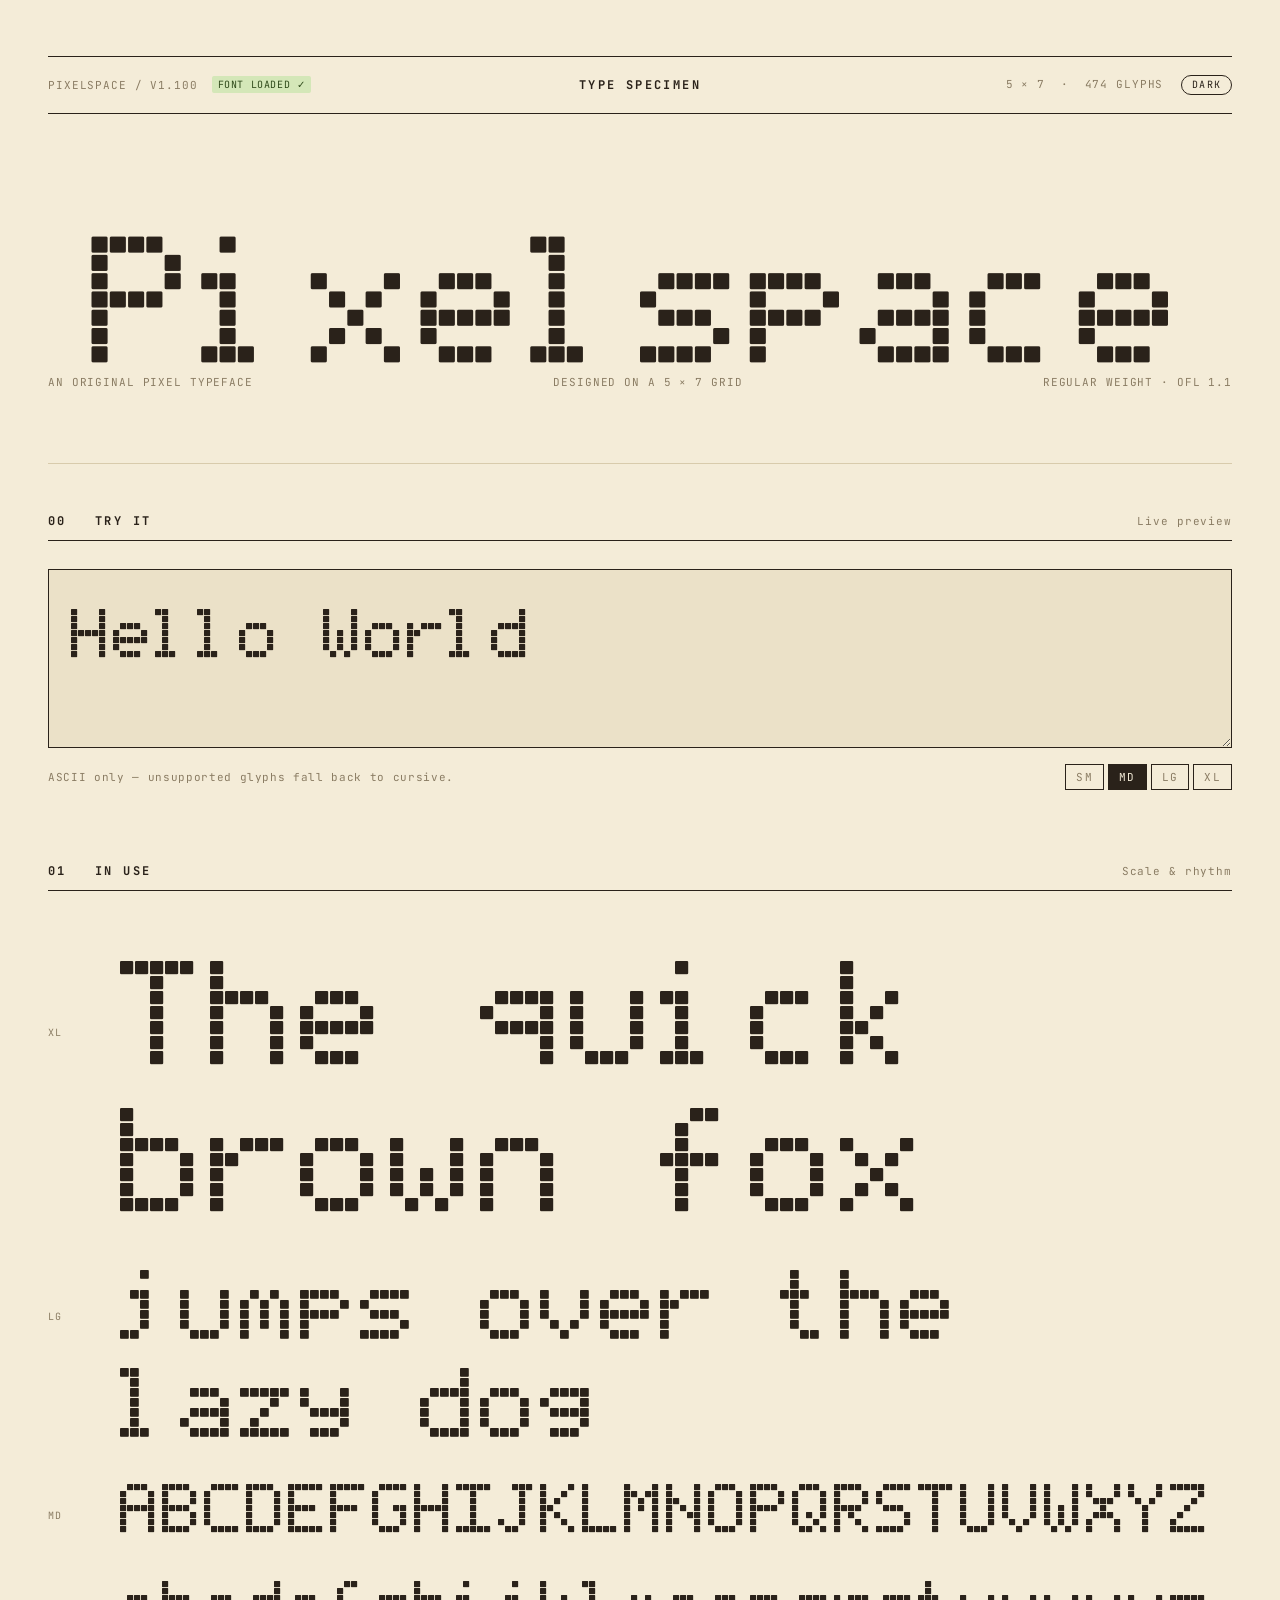
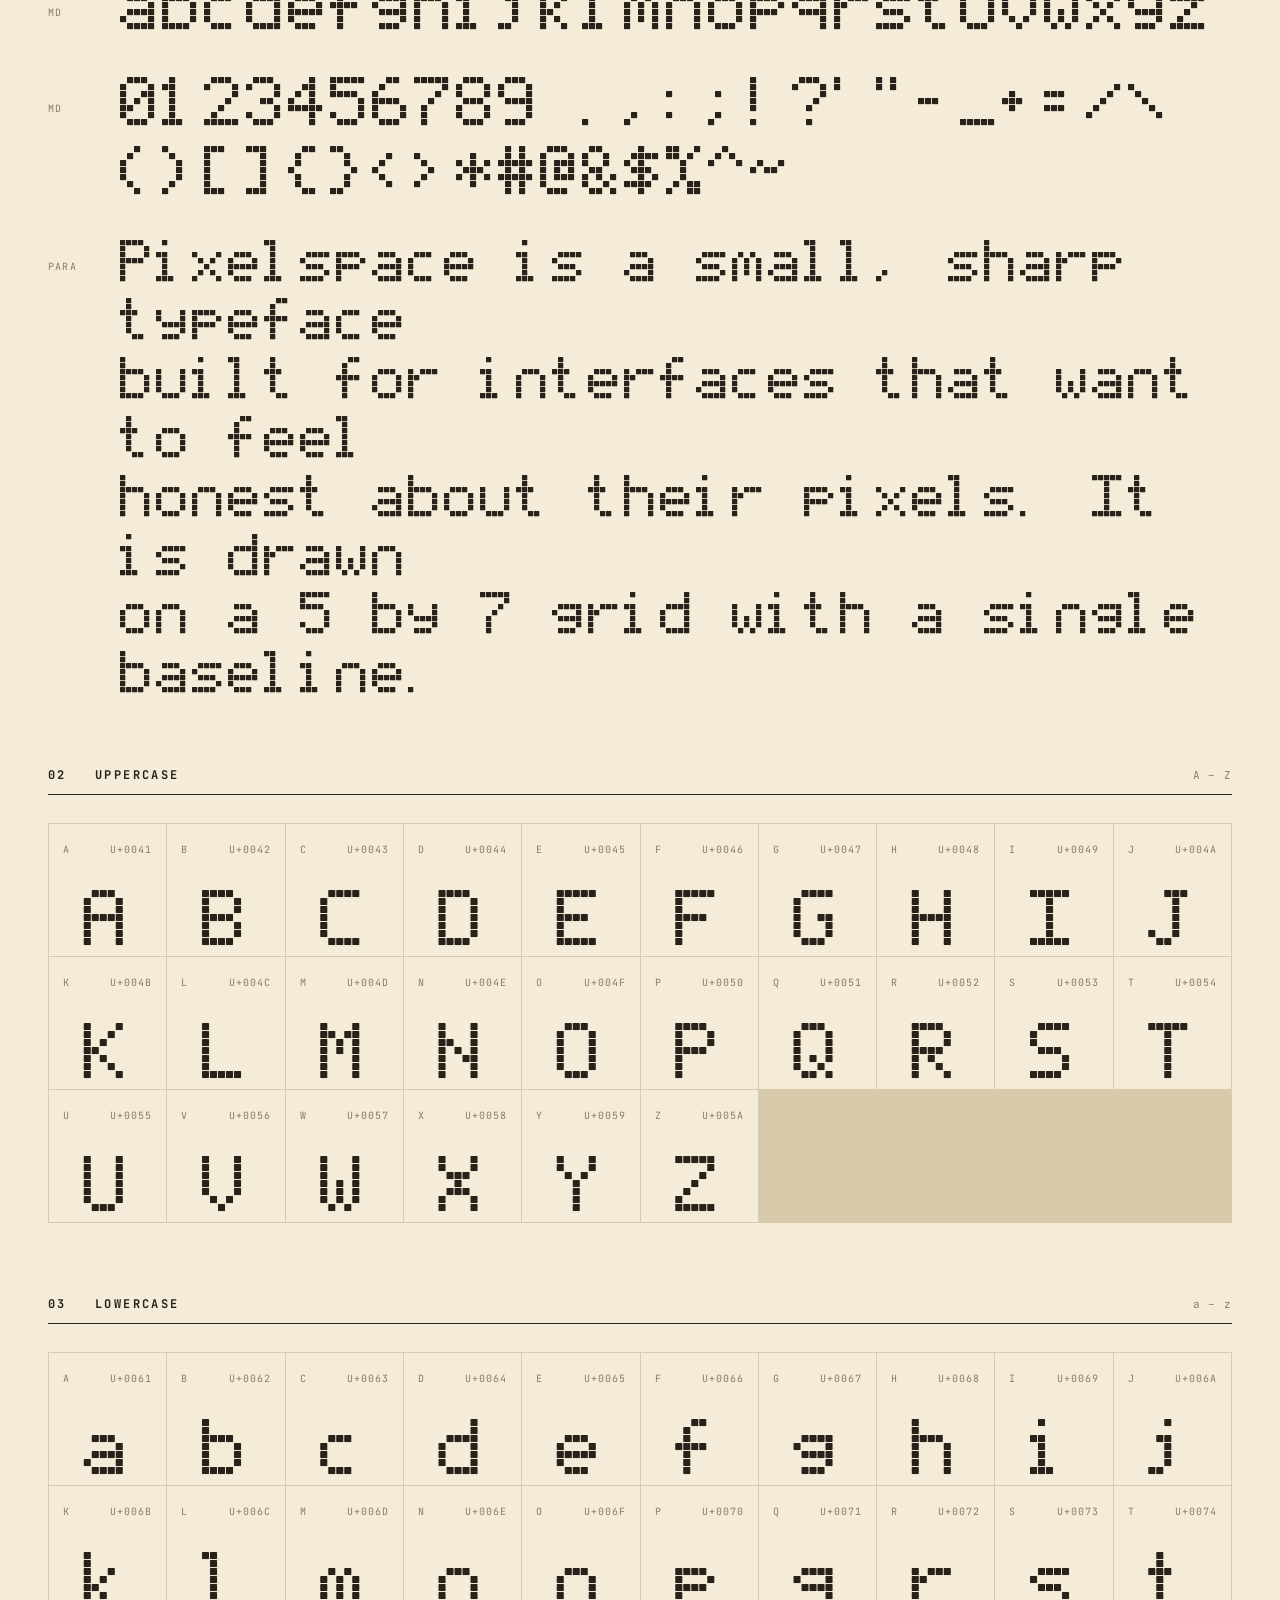
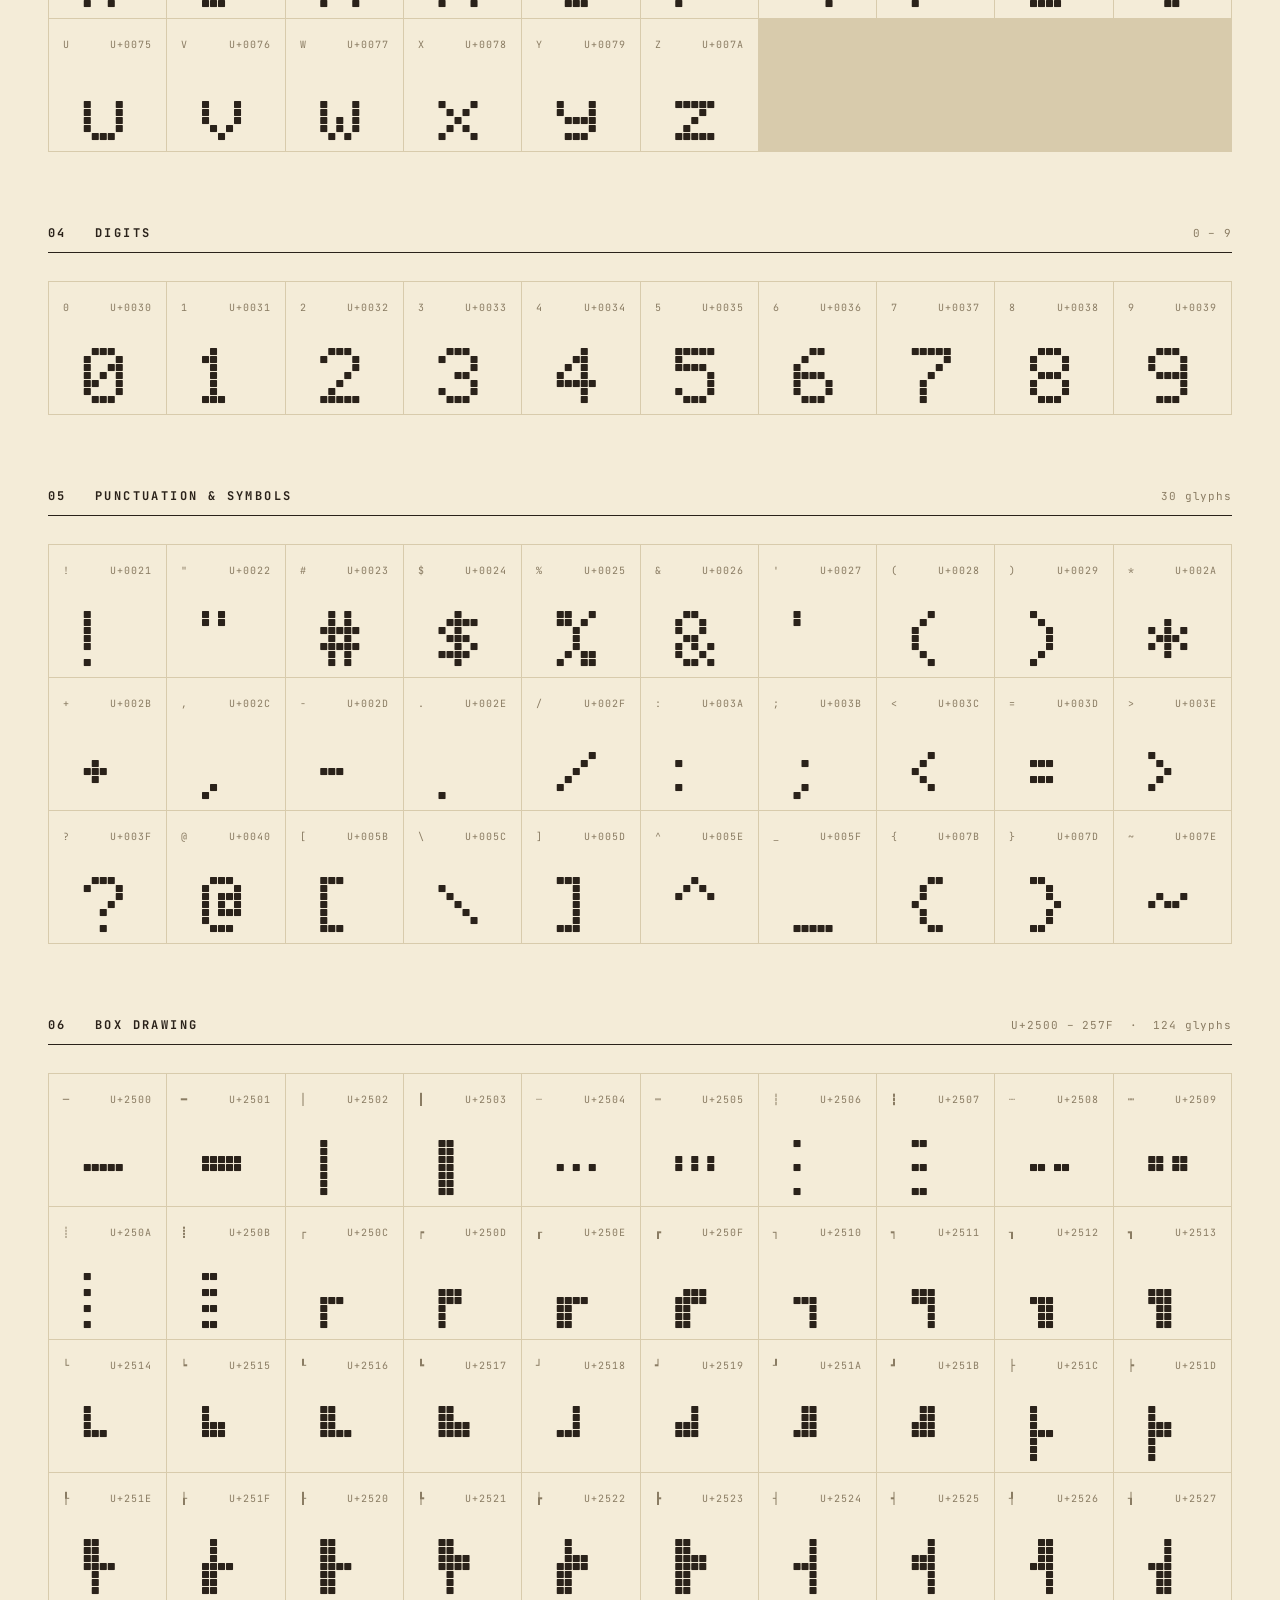
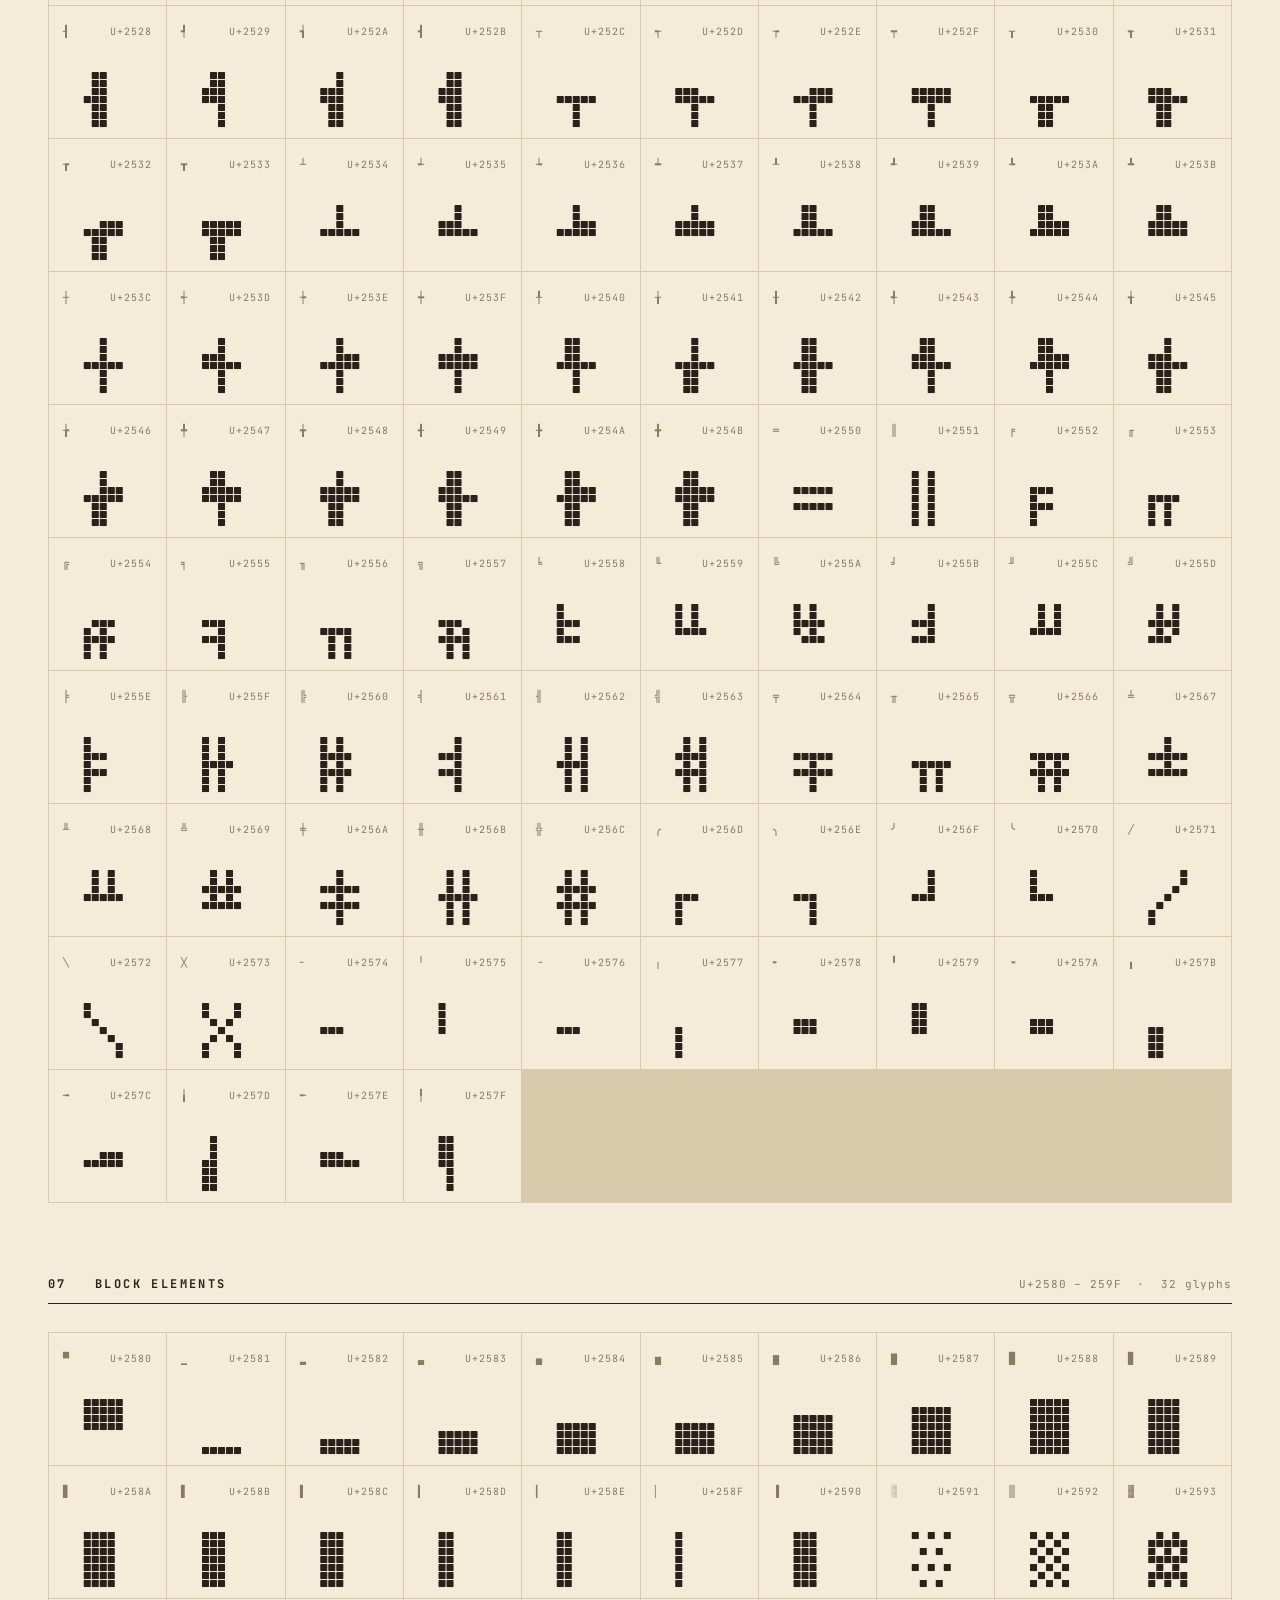
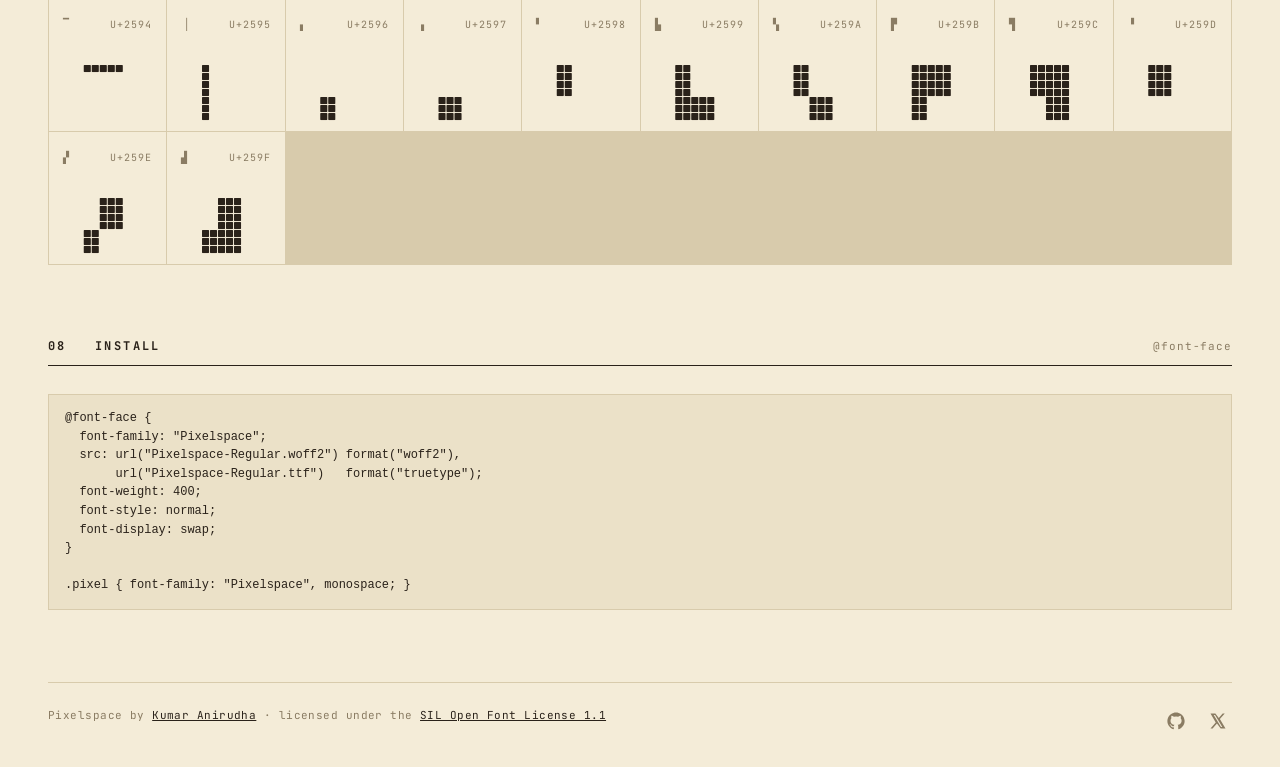
==== commit 1173762e: "feat(font): release v1.100 with terminal coverage Add 156 new glyphs covering Unicode Box Drawing (U" ====
--- a/docs/index.html
+++ b/docs/index.html
@@ -3,7 +3,7 @@
   <head>
     <meta charset="utf-8" />
     <meta name="viewport" content="width=device-width,initial-scale=1" />
-    <title>Pixelspace — v1.001 Specimen</title>
+    <title>Pixelspace — v1.100 Specimen</title>
     <meta
       name="description"
       content="Pixelspace: a free, open-source 5×7 pixel display typeface by Kumar Anirudha. Licensed under the SIL Open Font License."
@@ -541,12 +541,12 @@
       <!-- Masthead -->
       <header class="mast">
         <div class="meta">
-          Pixelspace / v1.001
+          Pixelspace / v1.100
           <span id="font-status" class="load-status">checking&hellip;</span>
         </div>
         <div class="title">Type Specimen</div>
         <div class="meta r">
-          5 &times; 7 &nbsp;·&nbsp; 318 Glyphs
+          5 &times; 7 &nbsp;·&nbsp; 474 Glyphs
           <button
             id="theme-toggle"
             class="theme-toggle"
@@ -684,10 +684,28 @@
         <div class="glyph-grid" id="grid-punct"></div>
       </section>
 
-      <!-- 06 Install -->
+      <!-- 06 Box drawing -->
       <section class="sec">
         <div class="sec-head">
-          <h2>06 &nbsp; Install</h2>
+          <h2>06 &nbsp; Box drawing</h2>
+          <div class="n">U+2500 &ndash; 257F &nbsp;·&nbsp; 124 glyphs</div>
+        </div>
+        <div class="glyph-grid" id="grid-boxdraw"></div>
+      </section>
+
+      <!-- 07 Block elements -->
+      <section class="sec">
+        <div class="sec-head">
+          <h2>07 &nbsp; Block elements</h2>
+          <div class="n">U+2580 &ndash; 259F &nbsp;·&nbsp; 32 glyphs</div>
+        </div>
+        <div class="glyph-grid" id="grid-blocks"></div>
+      </section>
+
+      <!-- 08 Install -->
+      <section class="sec">
+        <div class="sec-head">
+          <h2>08 &nbsp; Install</h2>
           <div class="n">&#64;font-face</div>
         </div>
         <pre class="code">
@@ -822,9 +840,21 @@
         return out;
       }
 
+      function codepoints(start, end, exclude = []) {
+        const skip = new Set(exclude);
+        const out = [];
+        for (let cp = start; cp <= end; cp++) {
+          if (!skip.has(cp)) out.push(String.fromCodePoint(cp));
+        }
+        return out;
+      }
+
       fill("grid-upper", range("A", "Z"));
       fill("grid-lower", range("a", "z"));
       fill("grid-digits", range("0", "9"));
+      // Box drawing — skip U+254C–254F (heavy-double-dash variants not in this build).
+      fill("grid-boxdraw", codepoints(0x2500, 0x257F, [0x254C, 0x254D, 0x254E, 0x254F]));
+      fill("grid-blocks", codepoints(0x2580, 0x259F));
       fill("grid-punct", [
         "!",
         '"',
--- a/docs/pixelspace-font.css
+++ b/docs/pixelspace-font.css
@@ -1,7 +1,7 @@
 /* Auto-generated by tools/build_font.py - do not edit. */
 @font-face {
   font-family: "Pixelspace";
-  src: url([data-uri]) format("woff2");
+  src: url([data-uri]) format("woff2");
   font-weight: 400;
   font-style: normal;
   font-display: swap;
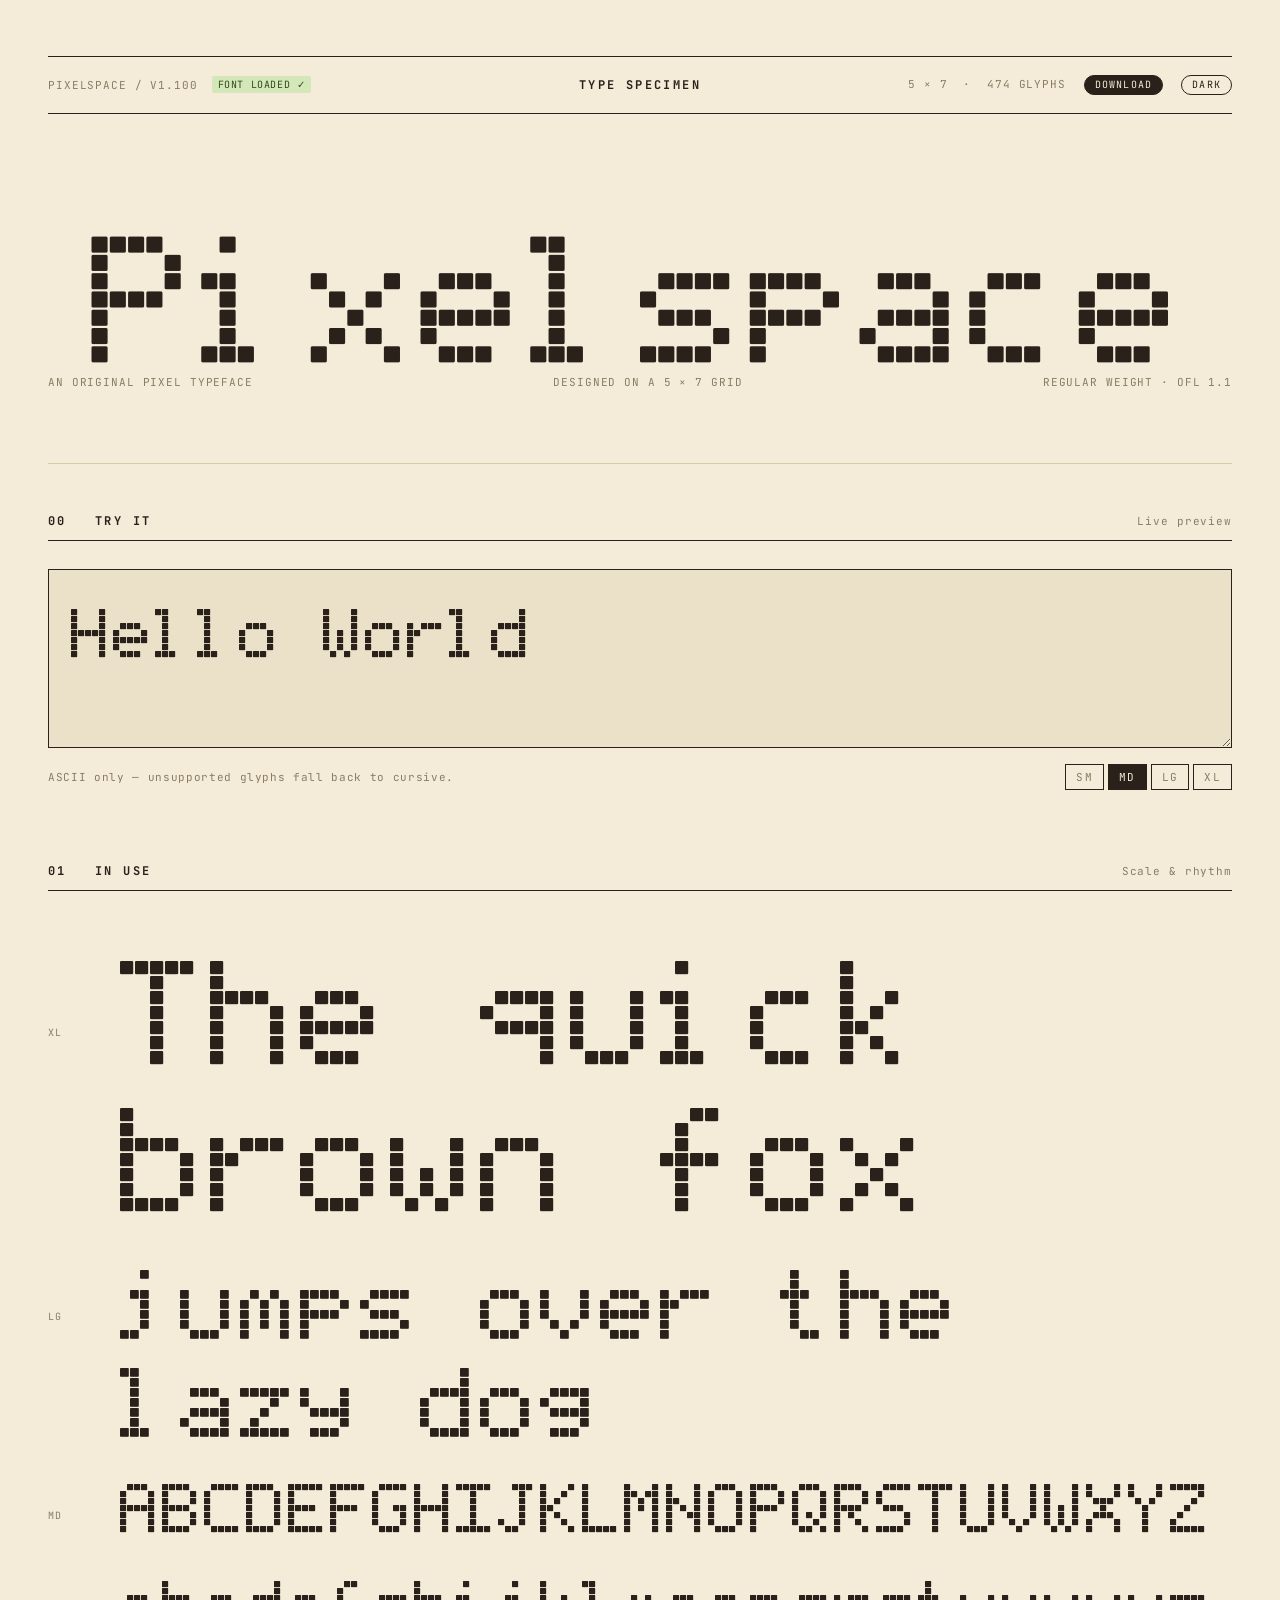
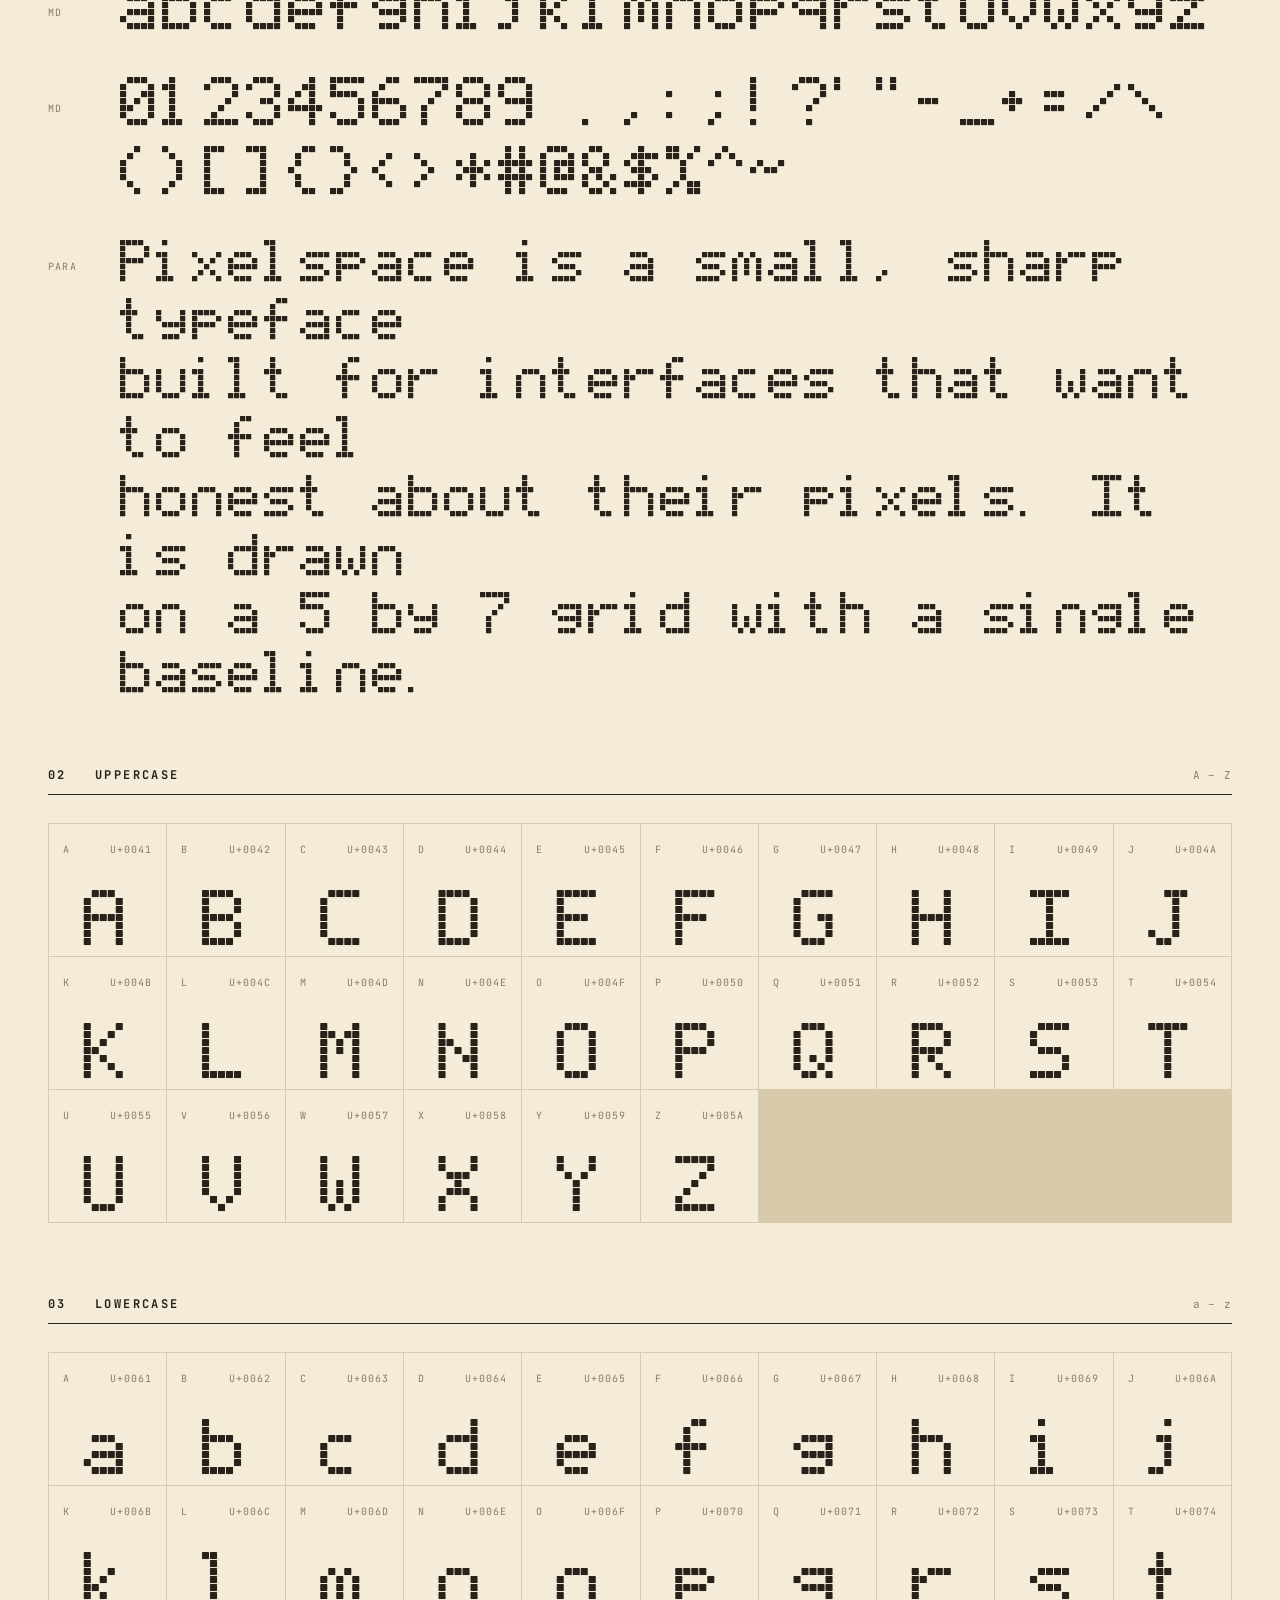
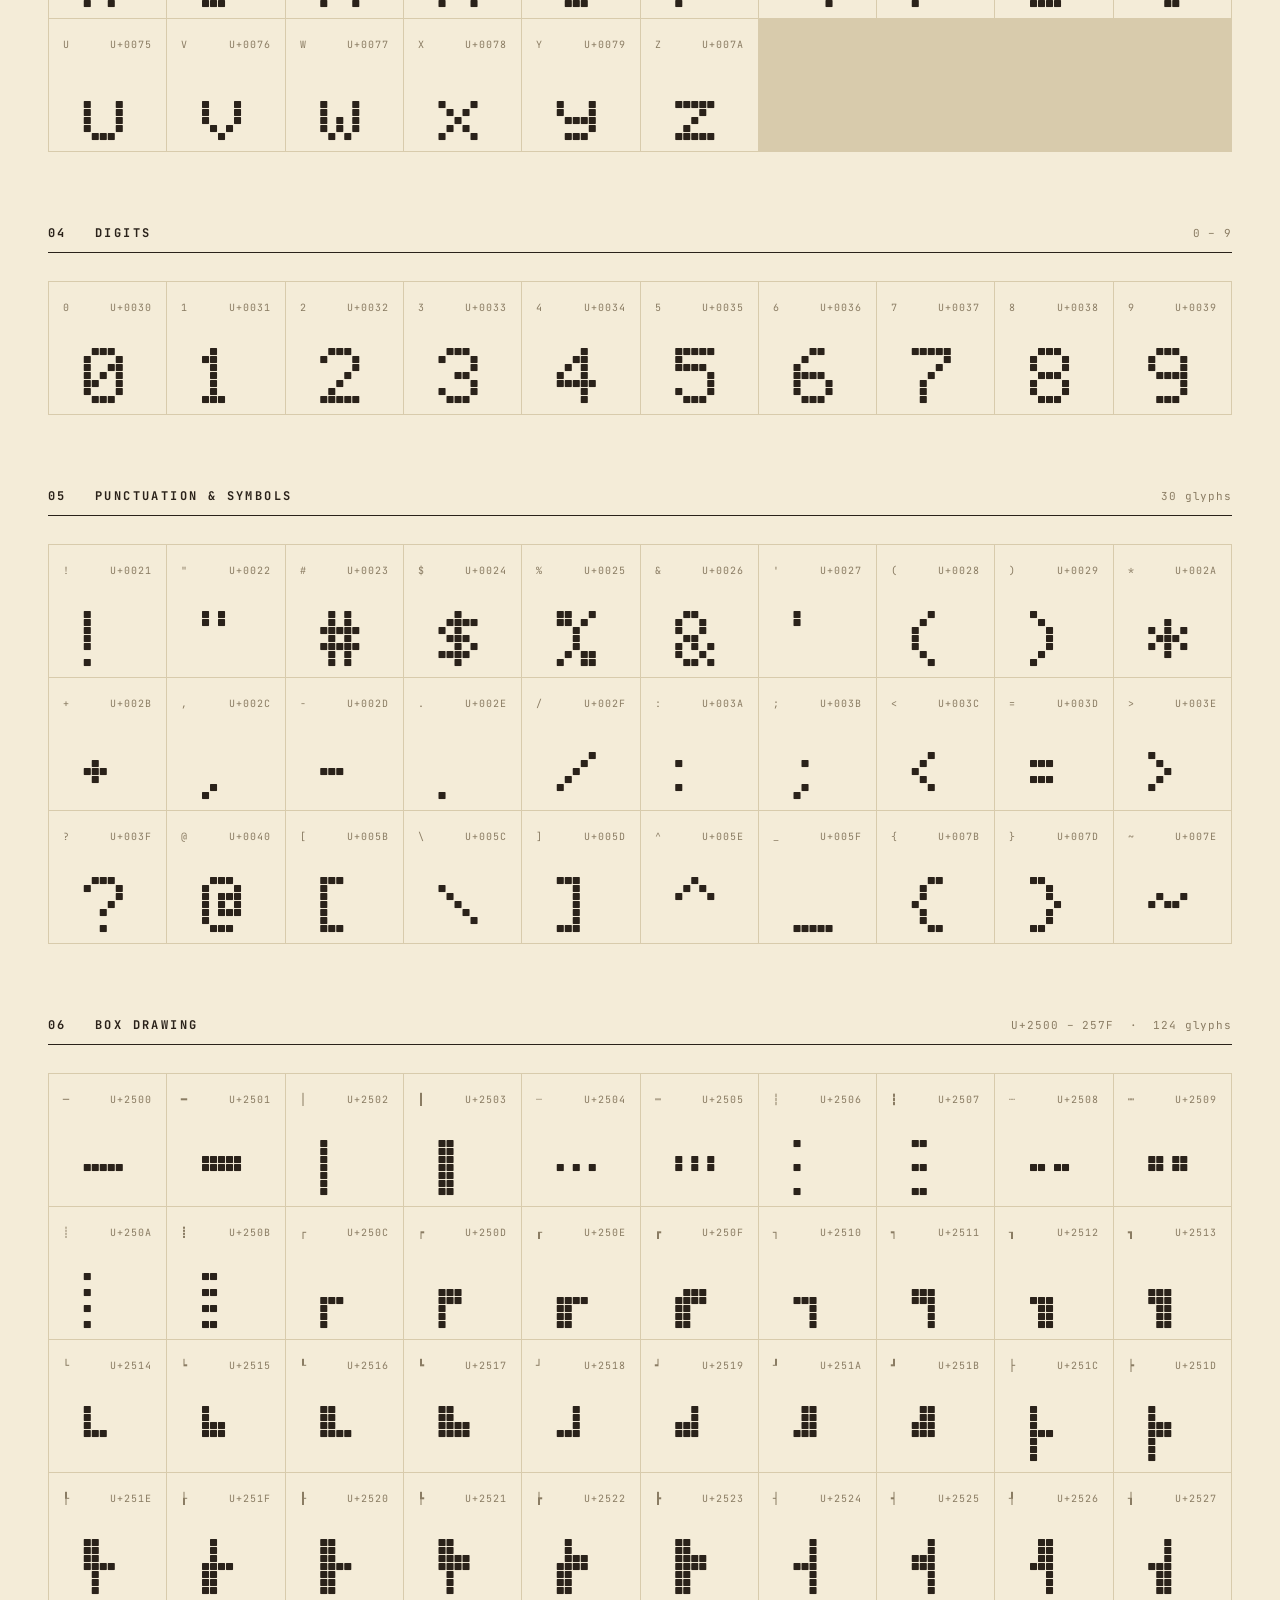
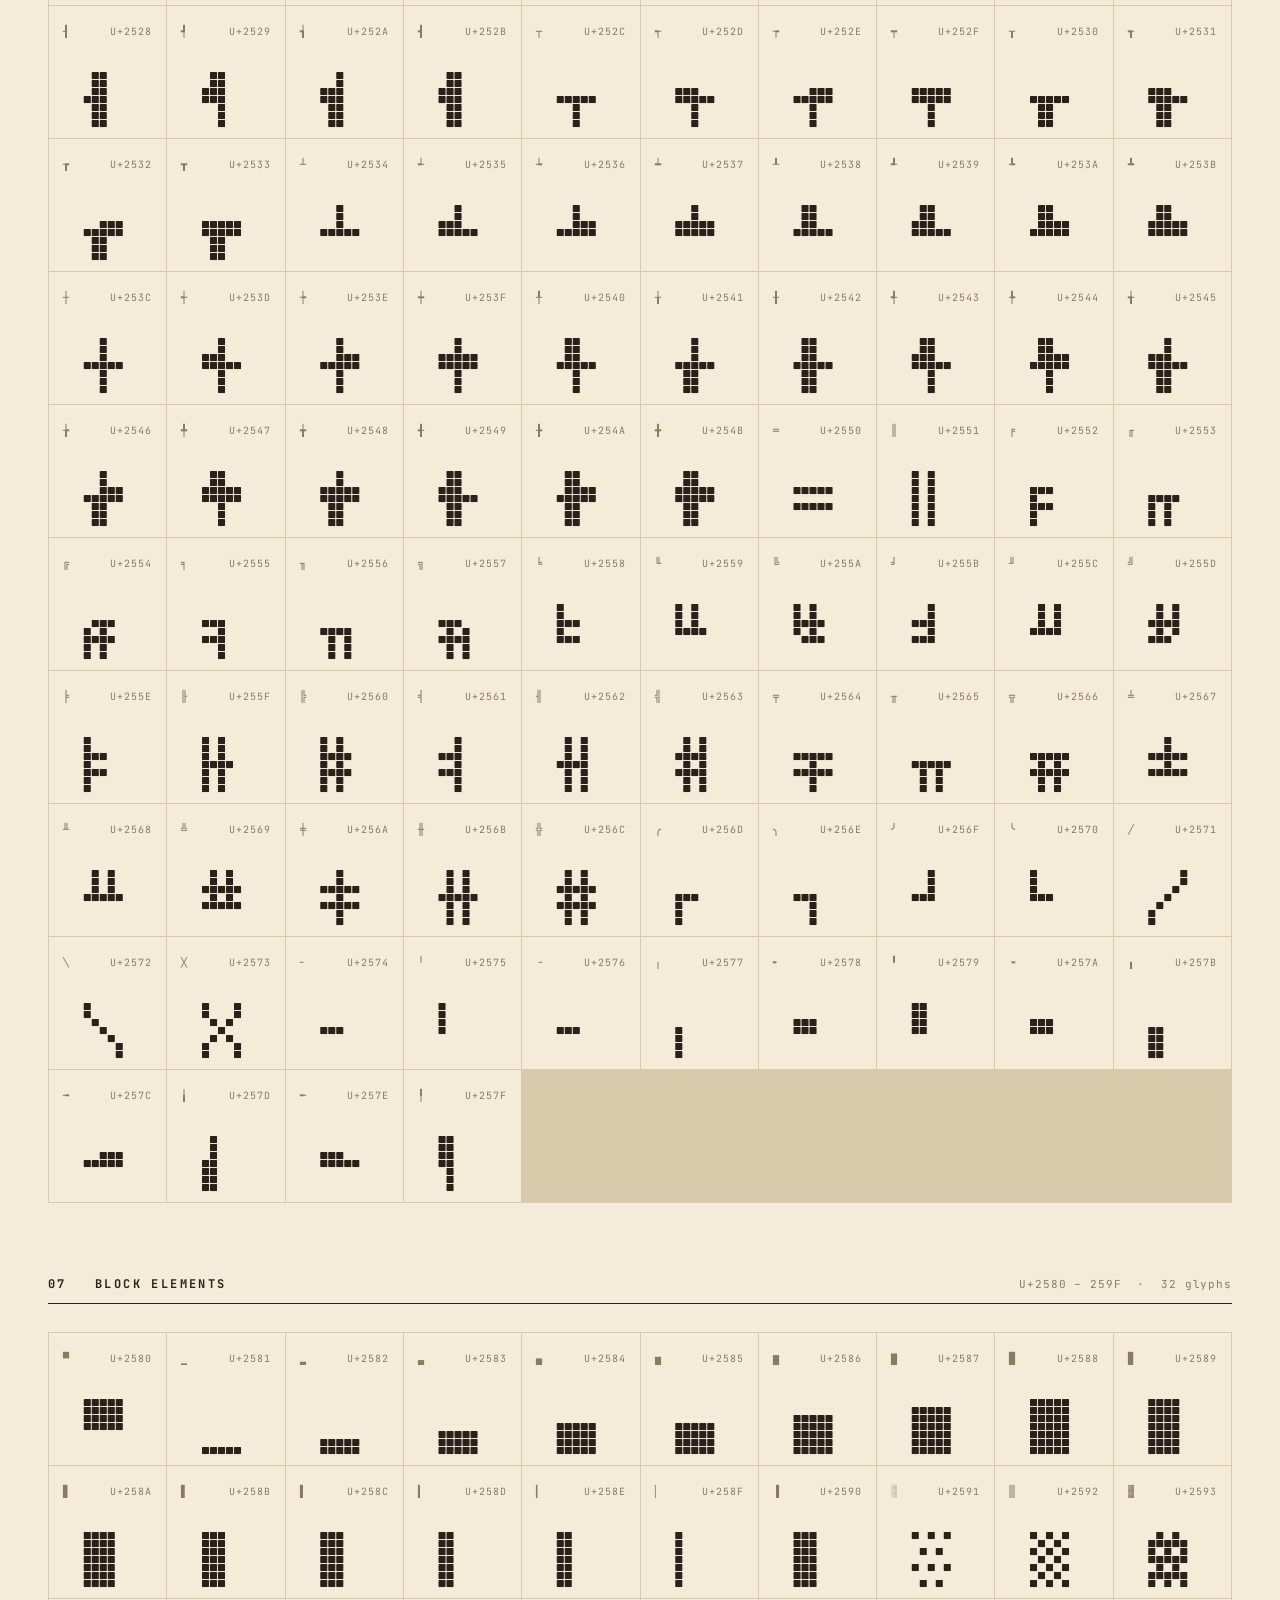
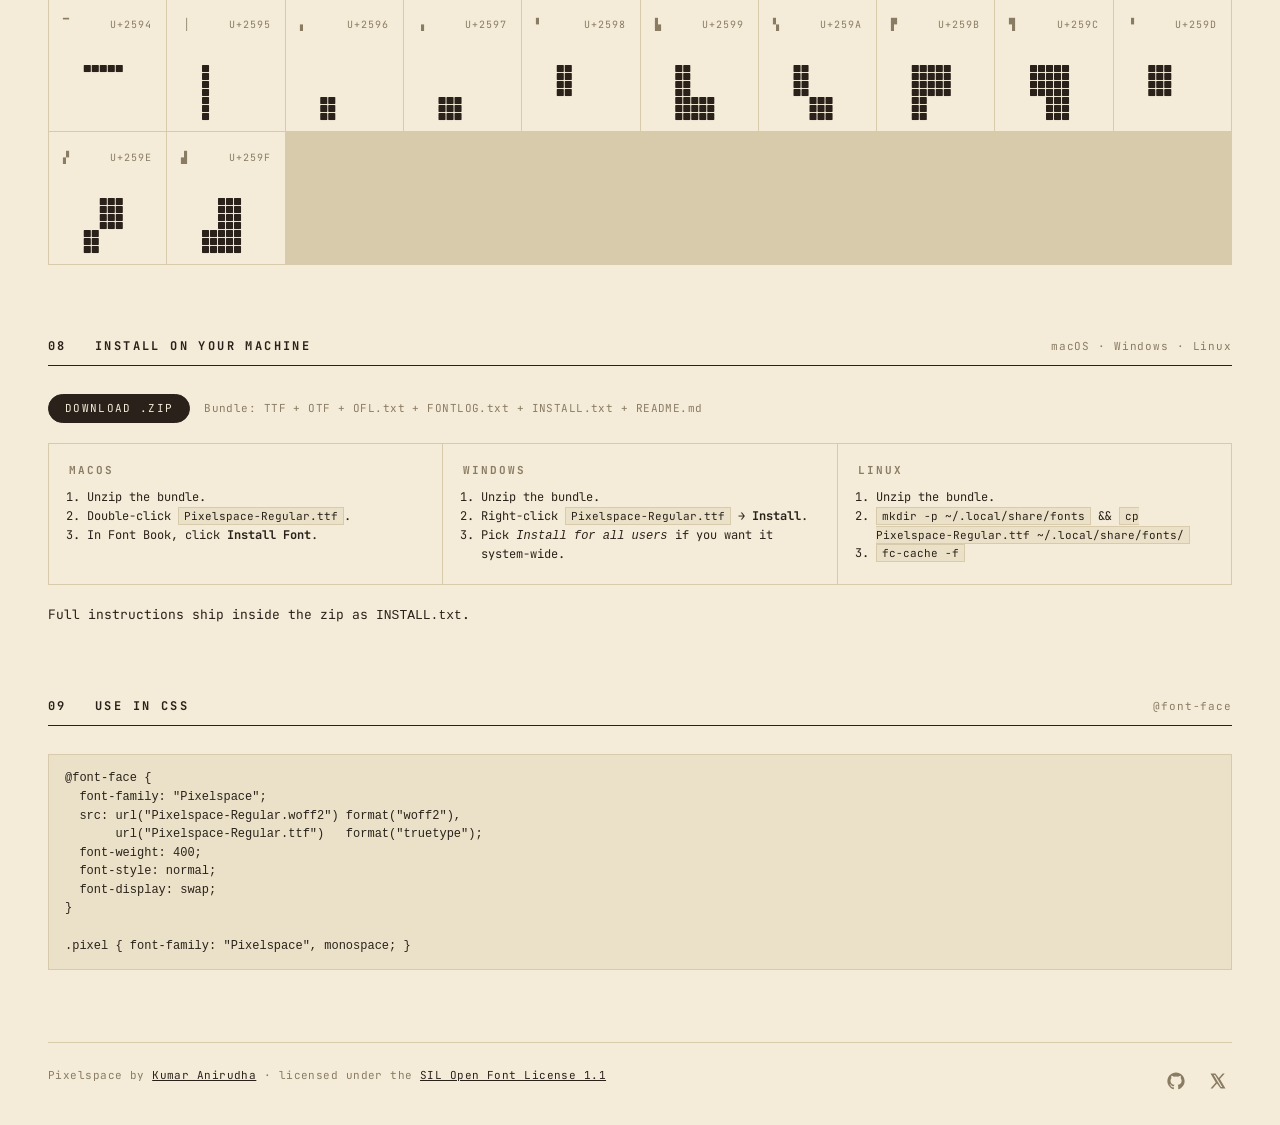
==== commit 87166985: "feat: add font download button backed by release-zip workflow The specimen at pixelspace.anirudha.de" ====
--- a/docs/index.html
+++ b/docs/index.html
@@ -134,8 +134,9 @@
         color: var(--status-bad-fg);
       }
 
-      /* ---- Theme toggle ---- */
-      .theme-toggle {
+      /* ---- Theme toggle / pill buttons ---- */
+      .theme-toggle,
+      .pill-btn {
         -webkit-appearance: none;
         appearance: none;
         background: transparent;
@@ -150,10 +151,22 @@
         cursor: pointer;
         margin-left: 10px;
         line-height: 1;
+        text-decoration: none;
+        display: inline-block;
         transition: background-color 120ms ease, color 120ms ease;
       }
-      .theme-toggle:hover {
+      .theme-toggle:hover,
+      .pill-btn:hover {
         background: var(--ink);
+        color: var(--bg);
+      }
+      .pill-btn.solid {
+        background: var(--ink);
+        color: var(--bg);
+      }
+      .pill-btn.solid:hover {
+        background: var(--accent);
+        border-color: var(--accent);
         color: var(--bg);
       }
 
@@ -373,6 +386,61 @@
         white-space: pre;
       }
 
+      /* ---- Install (system) section ---- */
+      .install-grid {
+        display: grid;
+        grid-template-columns: repeat(3, 1fr);
+        gap: 1px;
+        background: var(--line);
+        border: 1px solid var(--line);
+        margin-bottom: 20px;
+      }
+      .install-card {
+        background: var(--bg);
+        padding: 18px 20px 20px;
+        display: flex;
+        flex-direction: column;
+        gap: 10px;
+      }
+      .install-card h3 {
+        margin: 0;
+        font-size: 11px;
+        font-weight: 700;
+        letter-spacing: 0.18em;
+        text-transform: uppercase;
+        color: var(--mute);
+      }
+      .install-card ol {
+        margin: 0;
+        padding-left: 18px;
+        font-size: 12px;
+        line-height: 1.55;
+      }
+      .install-card code {
+        font-family: "JetBrains Mono", ui-monospace, Menlo, Consolas, monospace;
+        background: var(--panel);
+        border: 1px solid var(--line);
+        padding: 1px 5px;
+        font-size: 11px;
+      }
+      .install-cta {
+        display: flex;
+        align-items: center;
+        gap: 14px;
+        flex-wrap: wrap;
+        margin-bottom: 20px;
+      }
+      .install-cta .pill-btn {
+        margin-left: 0;
+        padding: 8px 16px;
+        font-size: 11px;
+      }
+      .install-cta .bundle-meta {
+        font-size: 11px;
+        color: var(--mute);
+        letter-spacing: 0.04em;
+      }
+
       /* ---- Footer ---- */
       footer {
         margin-top: 64px;
@@ -484,6 +552,9 @@
         }
         .cell .slot {
           font-size: 35px;
+        }
+        .install-grid {
+          grid-template-columns: 1fr;
         }
       }
 
@@ -547,6 +618,14 @@
         <div class="title">Type Specimen</div>
         <div class="meta r">
           5 &times; 7 &nbsp;·&nbsp; 474 Glyphs
+          <a
+            class="pill-btn solid"
+            href="https://github.com/anistark/pixelspace/releases/latest/download/Pixelspace.zip"
+            download
+            aria-label="Download Pixelspace font bundle (.zip)"
+          >
+            Download
+          </a>
           <button
             id="theme-toggle"
             class="theme-toggle"
@@ -702,10 +781,66 @@
         <div class="glyph-grid" id="grid-blocks"></div>
       </section>
 
-      <!-- 08 Install -->
+      <!-- 08 Install on your machine -->
       <section class="sec">
         <div class="sec-head">
-          <h2>08 &nbsp; Install</h2>
+          <h2>08 &nbsp; Install on your machine</h2>
+          <div class="n">macOS &middot; Windows &middot; Linux</div>
+        </div>
+        <div class="install-cta">
+          <a
+            class="pill-btn solid"
+            href="https://github.com/anistark/pixelspace/releases/latest/download/Pixelspace.zip"
+            download
+            aria-label="Download Pixelspace font bundle (.zip)"
+          >
+            Download .zip
+          </a>
+          <span class="bundle-meta">
+            Bundle: TTF + OTF + OFL.txt + FONTLOG.txt + INSTALL.txt + README.md
+          </span>
+        </div>
+        <div class="install-grid">
+          <div class="install-card">
+            <h3>macOS</h3>
+            <ol>
+              <li>Unzip the bundle.</li>
+              <li>Double-click <code>Pixelspace-Regular.ttf</code>.</li>
+              <li>In Font Book, click <strong>Install Font</strong>.</li>
+            </ol>
+          </div>
+          <div class="install-card">
+            <h3>Windows</h3>
+            <ol>
+              <li>Unzip the bundle.</li>
+              <li>
+                Right-click <code>Pixelspace-Regular.ttf</code> &rarr;
+                <strong>Install</strong>.
+              </li>
+              <li>Pick <em>Install for all users</em> if you want it system-wide.</li>
+            </ol>
+          </div>
+          <div class="install-card">
+            <h3>Linux</h3>
+            <ol>
+              <li>Unzip the bundle.</li>
+              <li>
+                <code>mkdir -p ~/.local/share/fonts</code> &amp;&amp;
+                <code>cp Pixelspace-Regular.ttf ~/.local/share/fonts/</code>
+              </li>
+              <li><code>fc-cache -f</code></li>
+            </ol>
+          </div>
+        </div>
+        <div class="bundle-meta">
+          Full instructions ship inside the zip as <code>INSTALL.txt</code>.
+        </div>
+      </section>
+
+      <!-- 09 Use in CSS -->
+      <section class="sec">
+        <div class="sec-head">
+          <h2>09 &nbsp; Use in CSS</h2>
           <div class="n">&#64;font-face</div>
         </div>
         <pre class="code">
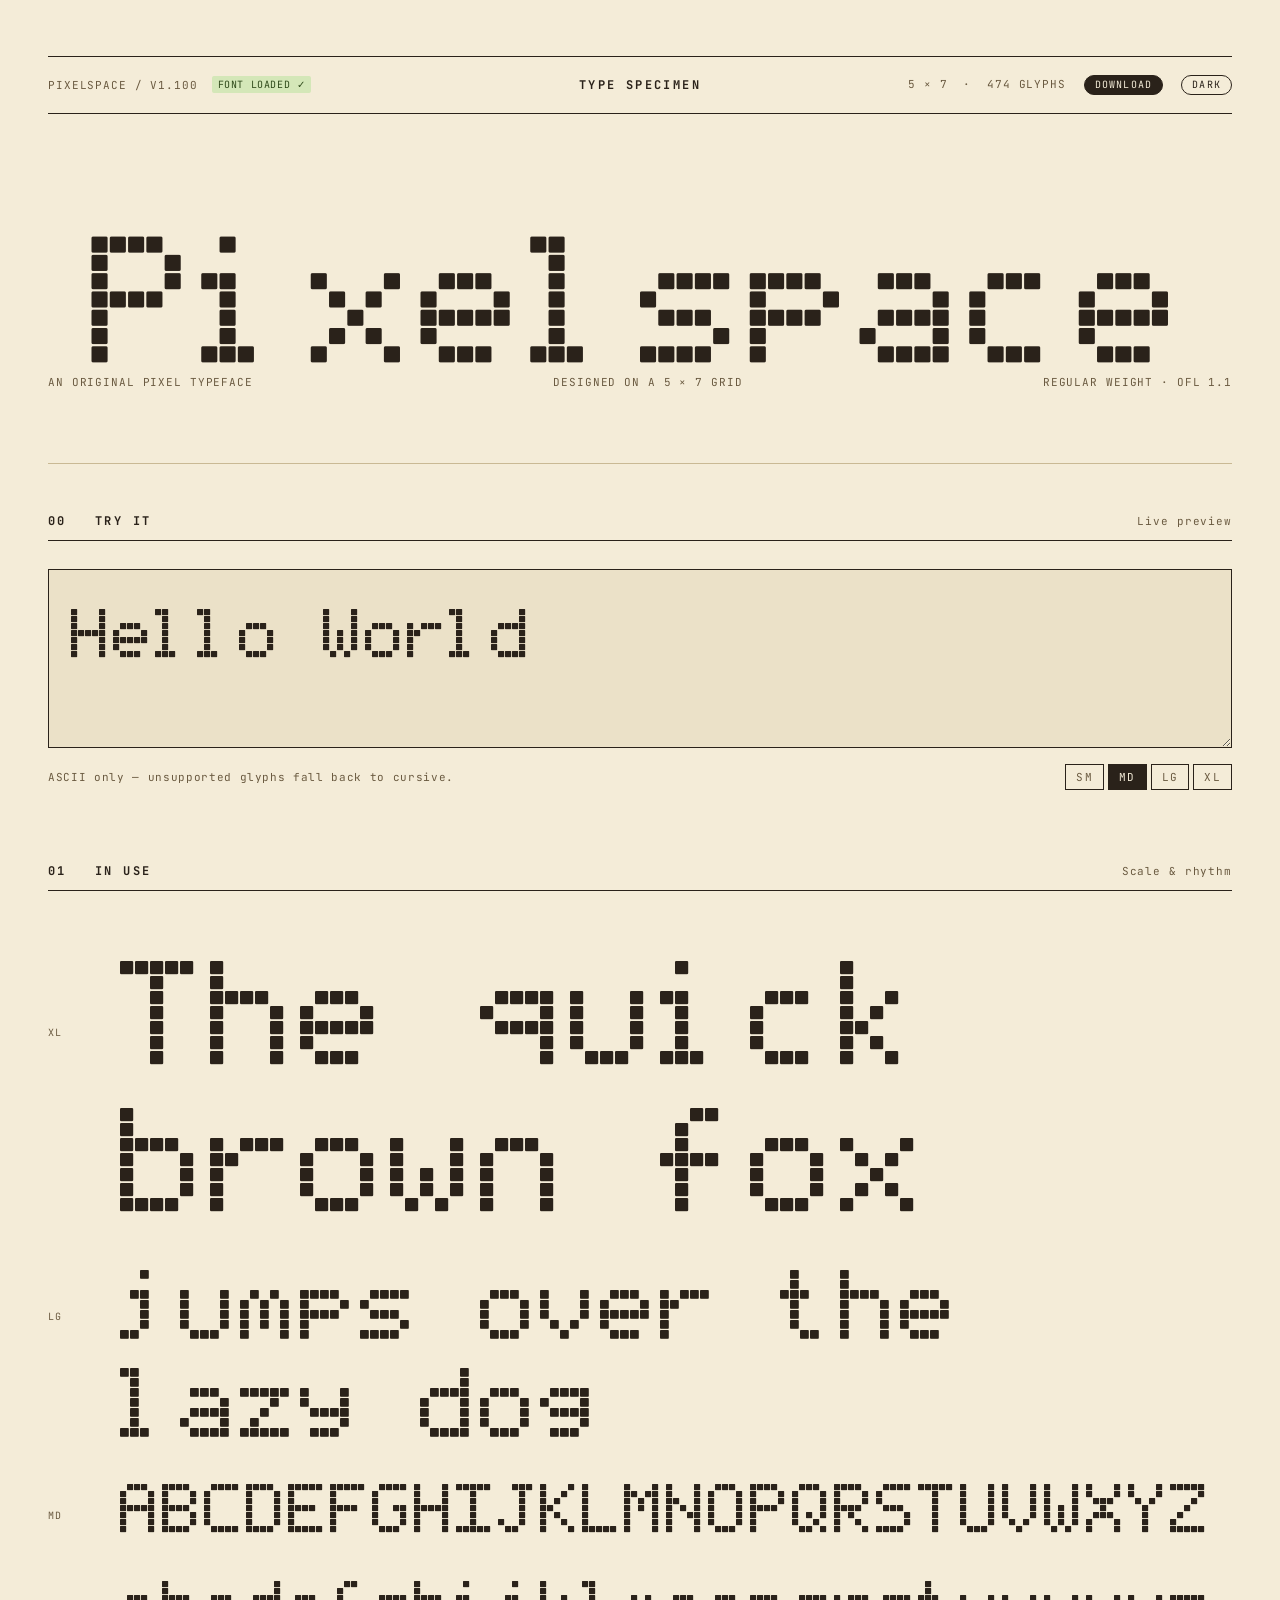
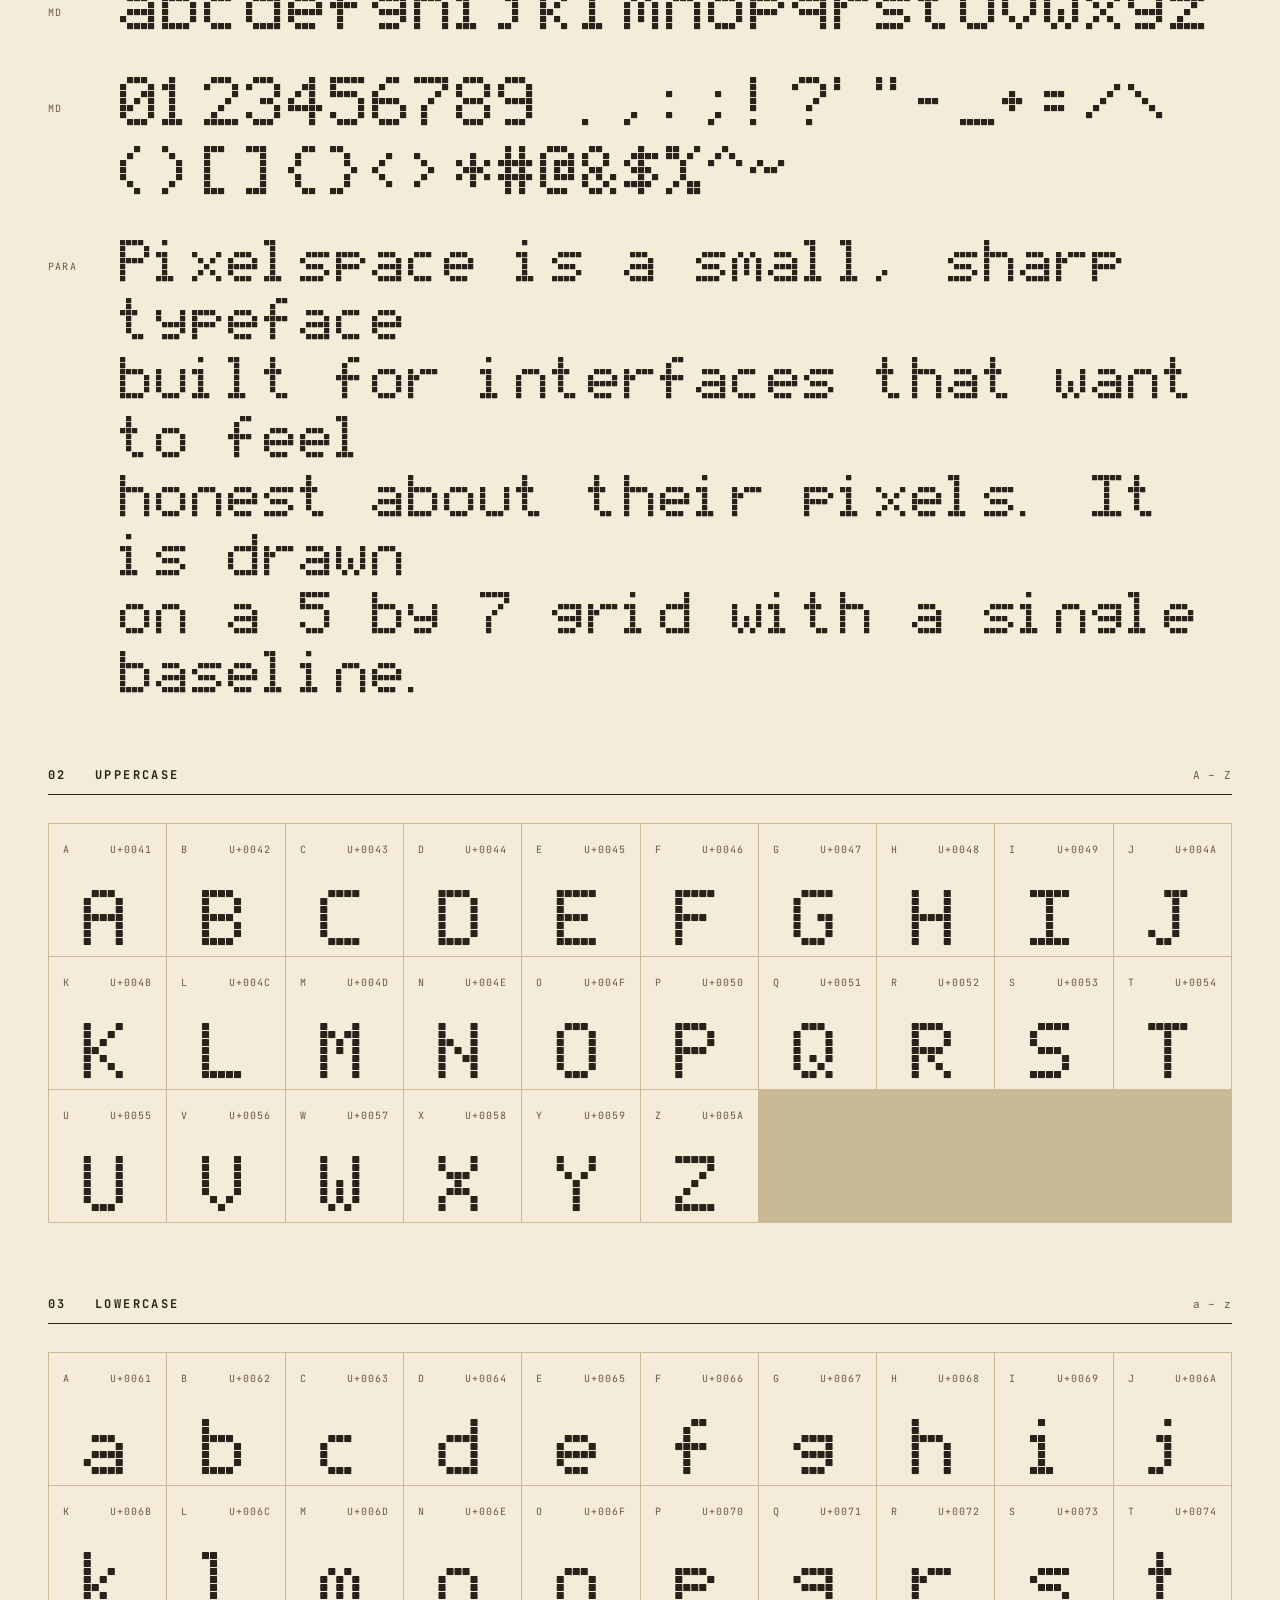
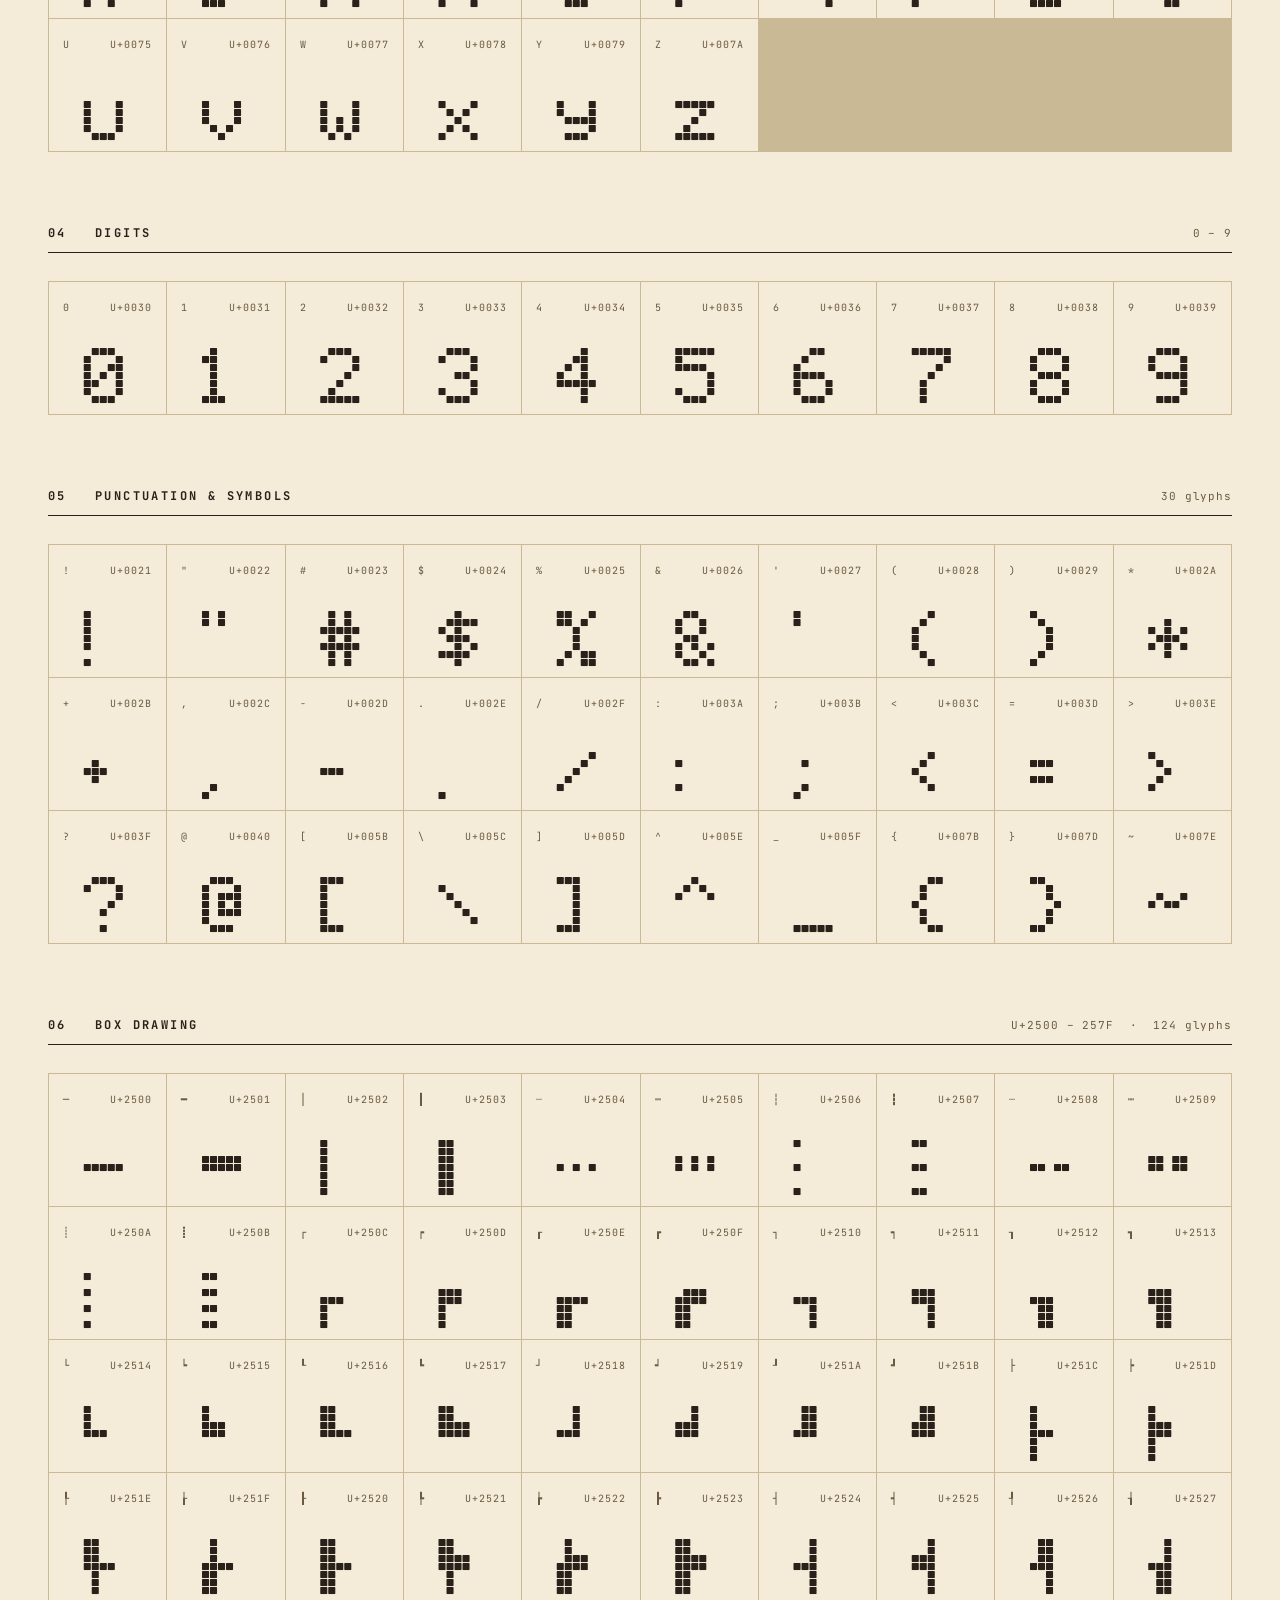
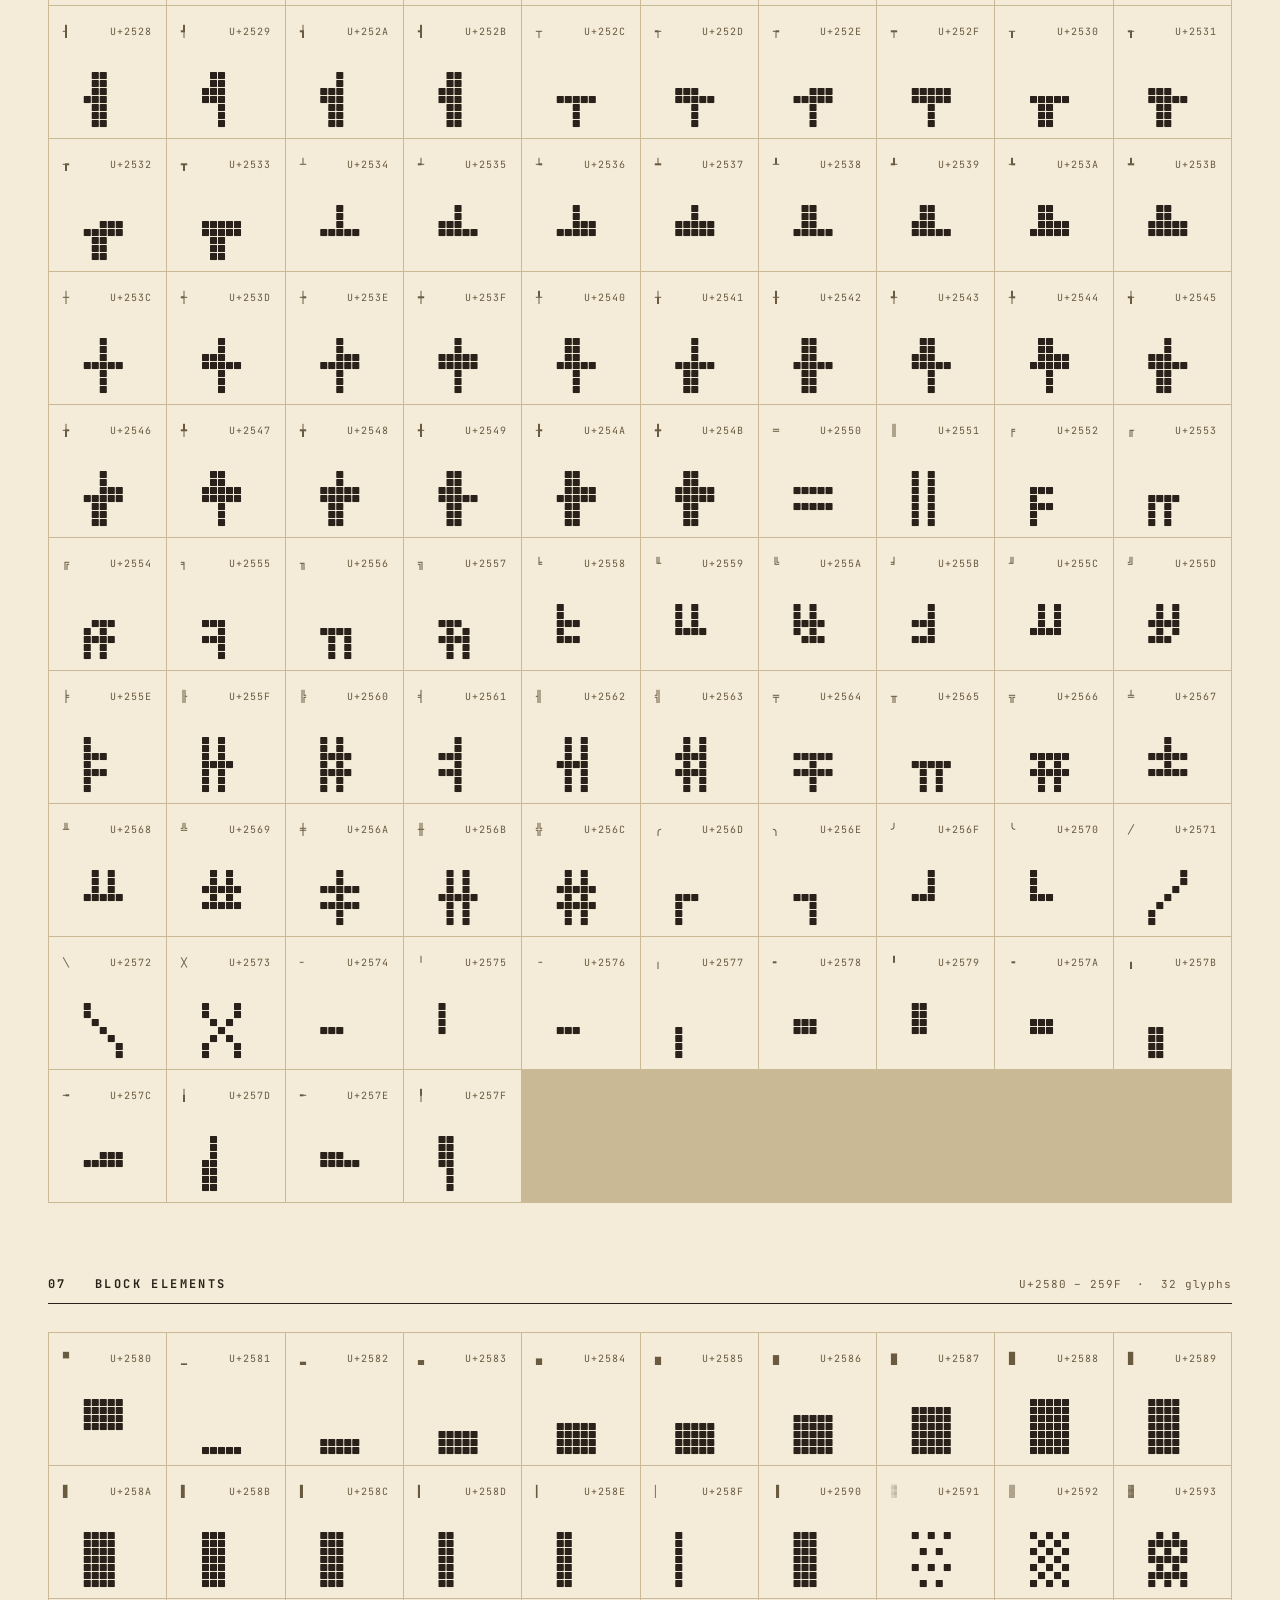
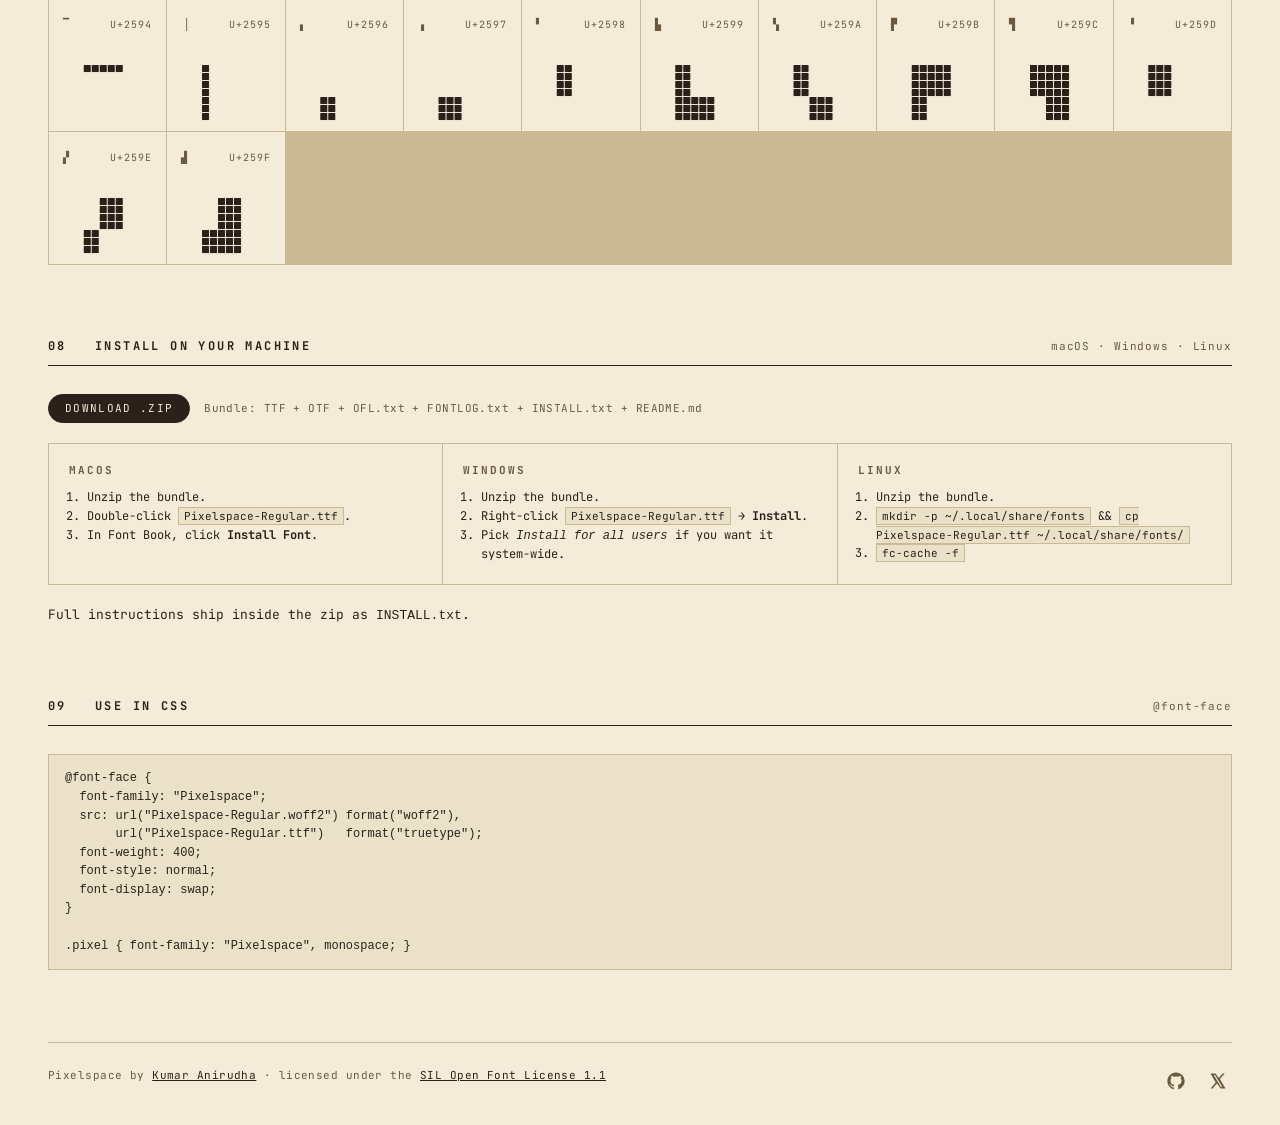
==== commit 5cd2593a: "fix: improve light-mode text contrast to WCAG AA Small text on the cream background was sitting belo" ====
--- a/docs/index.html
+++ b/docs/index.html
@@ -44,10 +44,10 @@
       :root {
         --bg: #f4ecd8;
         --panel: #ebe1c8;
-        --line: #d8cbac;
+        --line: #c9b994;
         --ink: #2a221a;
-        --mute: #8a7c63;
-        --accent: #b8562f;
+        --mute: #6a5a40;
+        --accent: #a04826;
         --status-ok-bg: #d4e7b8;
         --status-ok-fg: #2f4a1a;
         --status-bad-bg: #efcfb8;
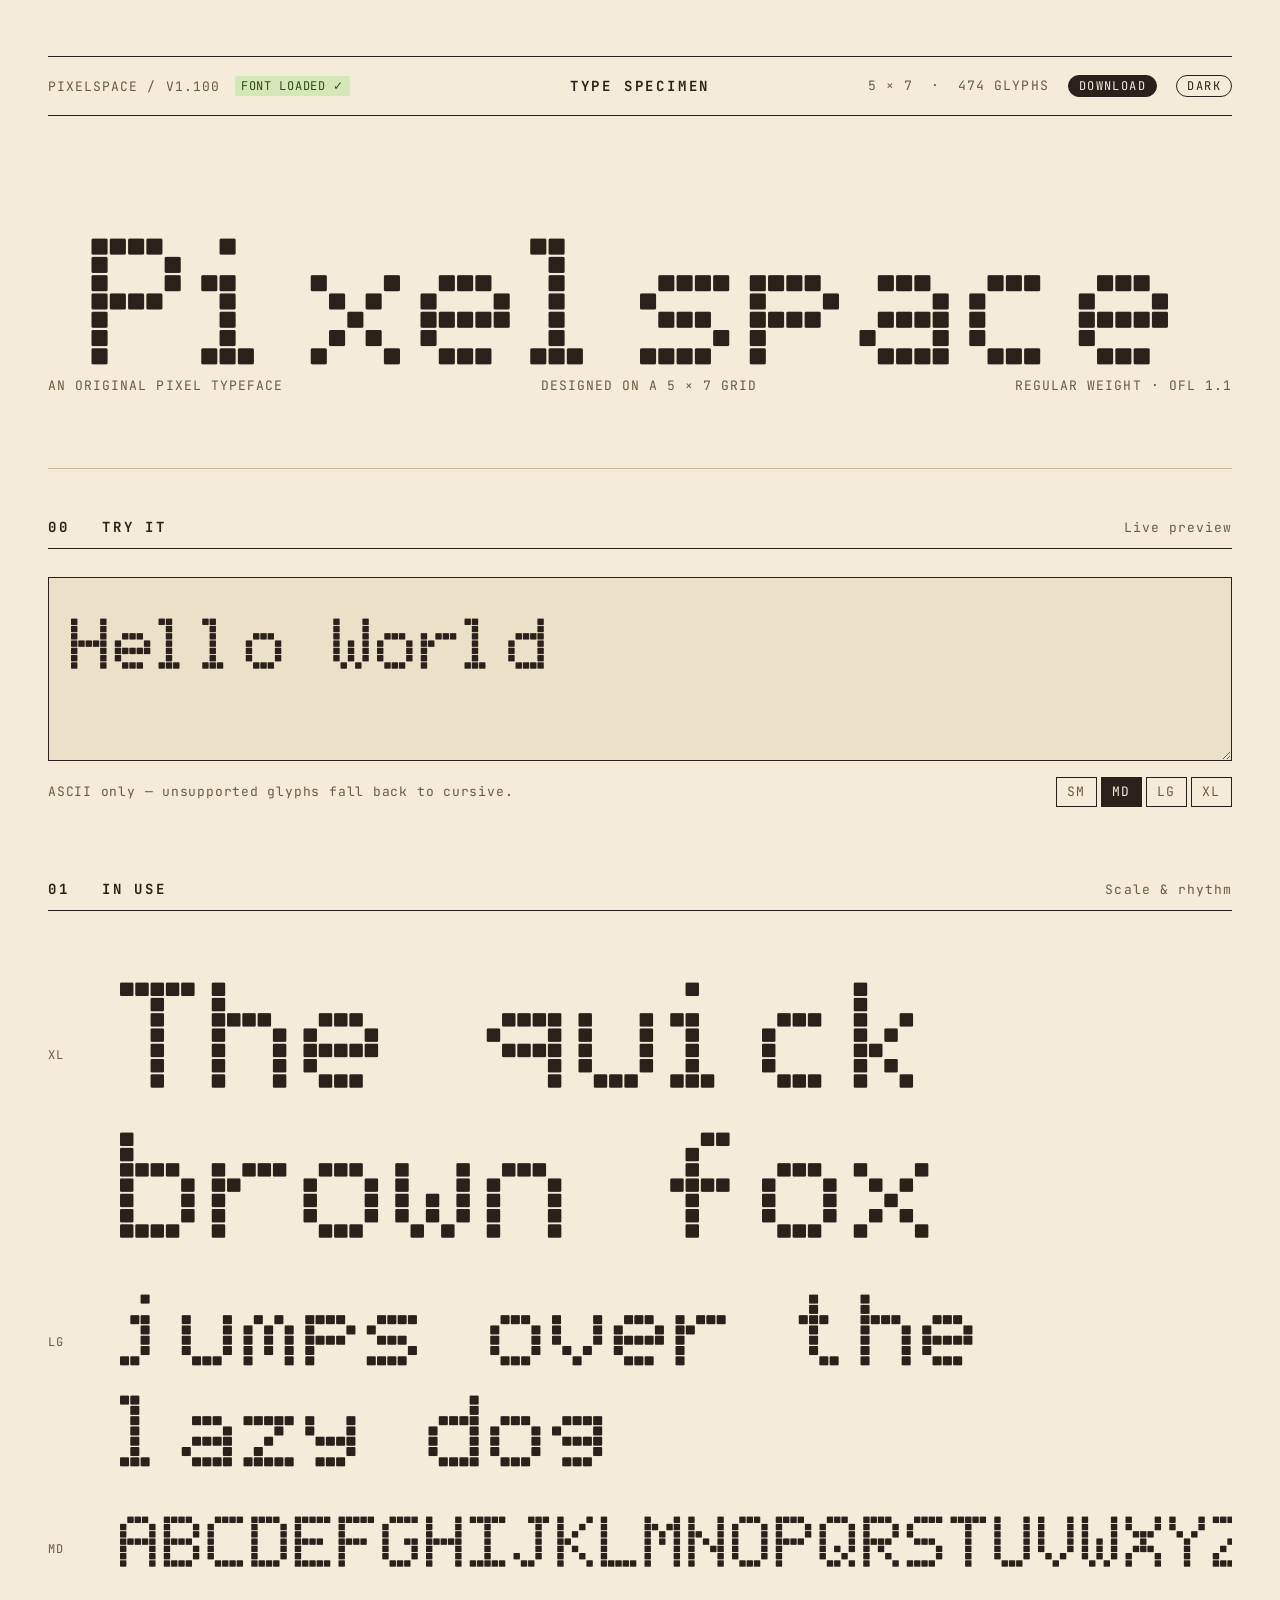
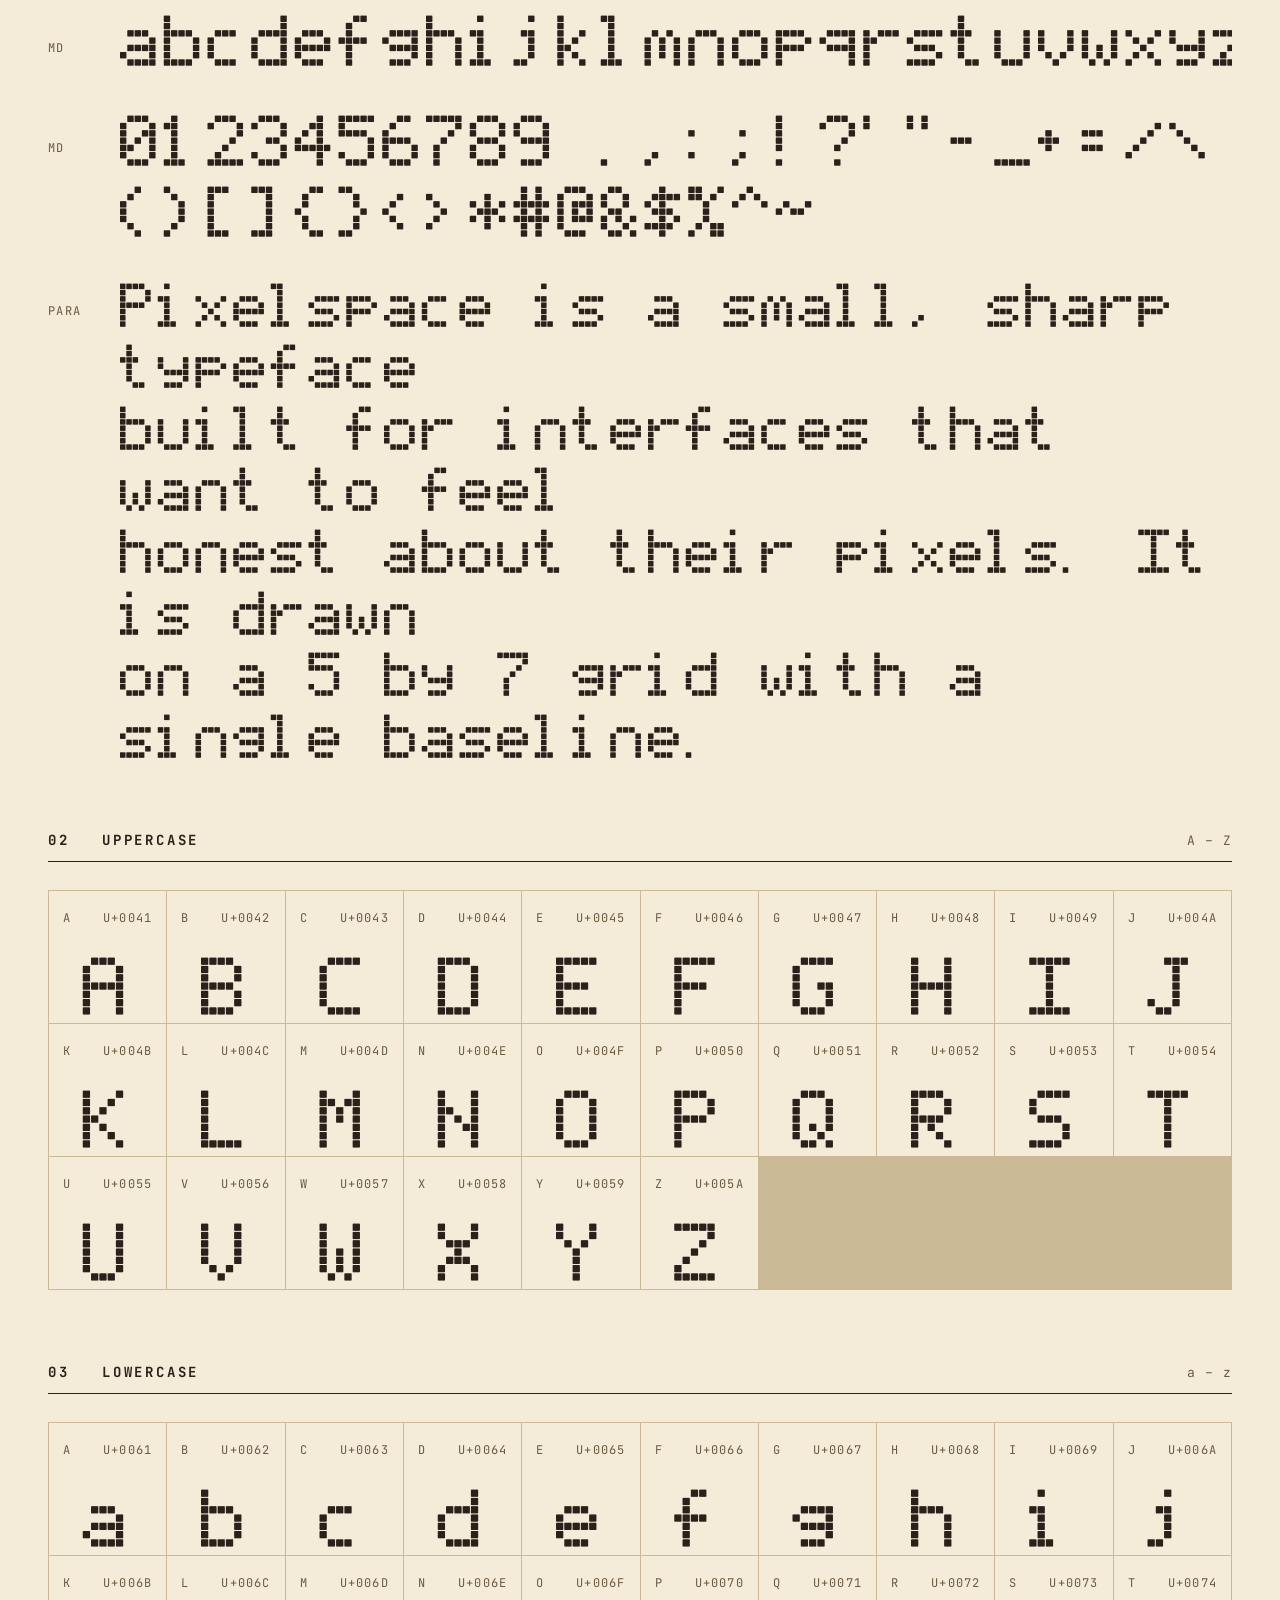
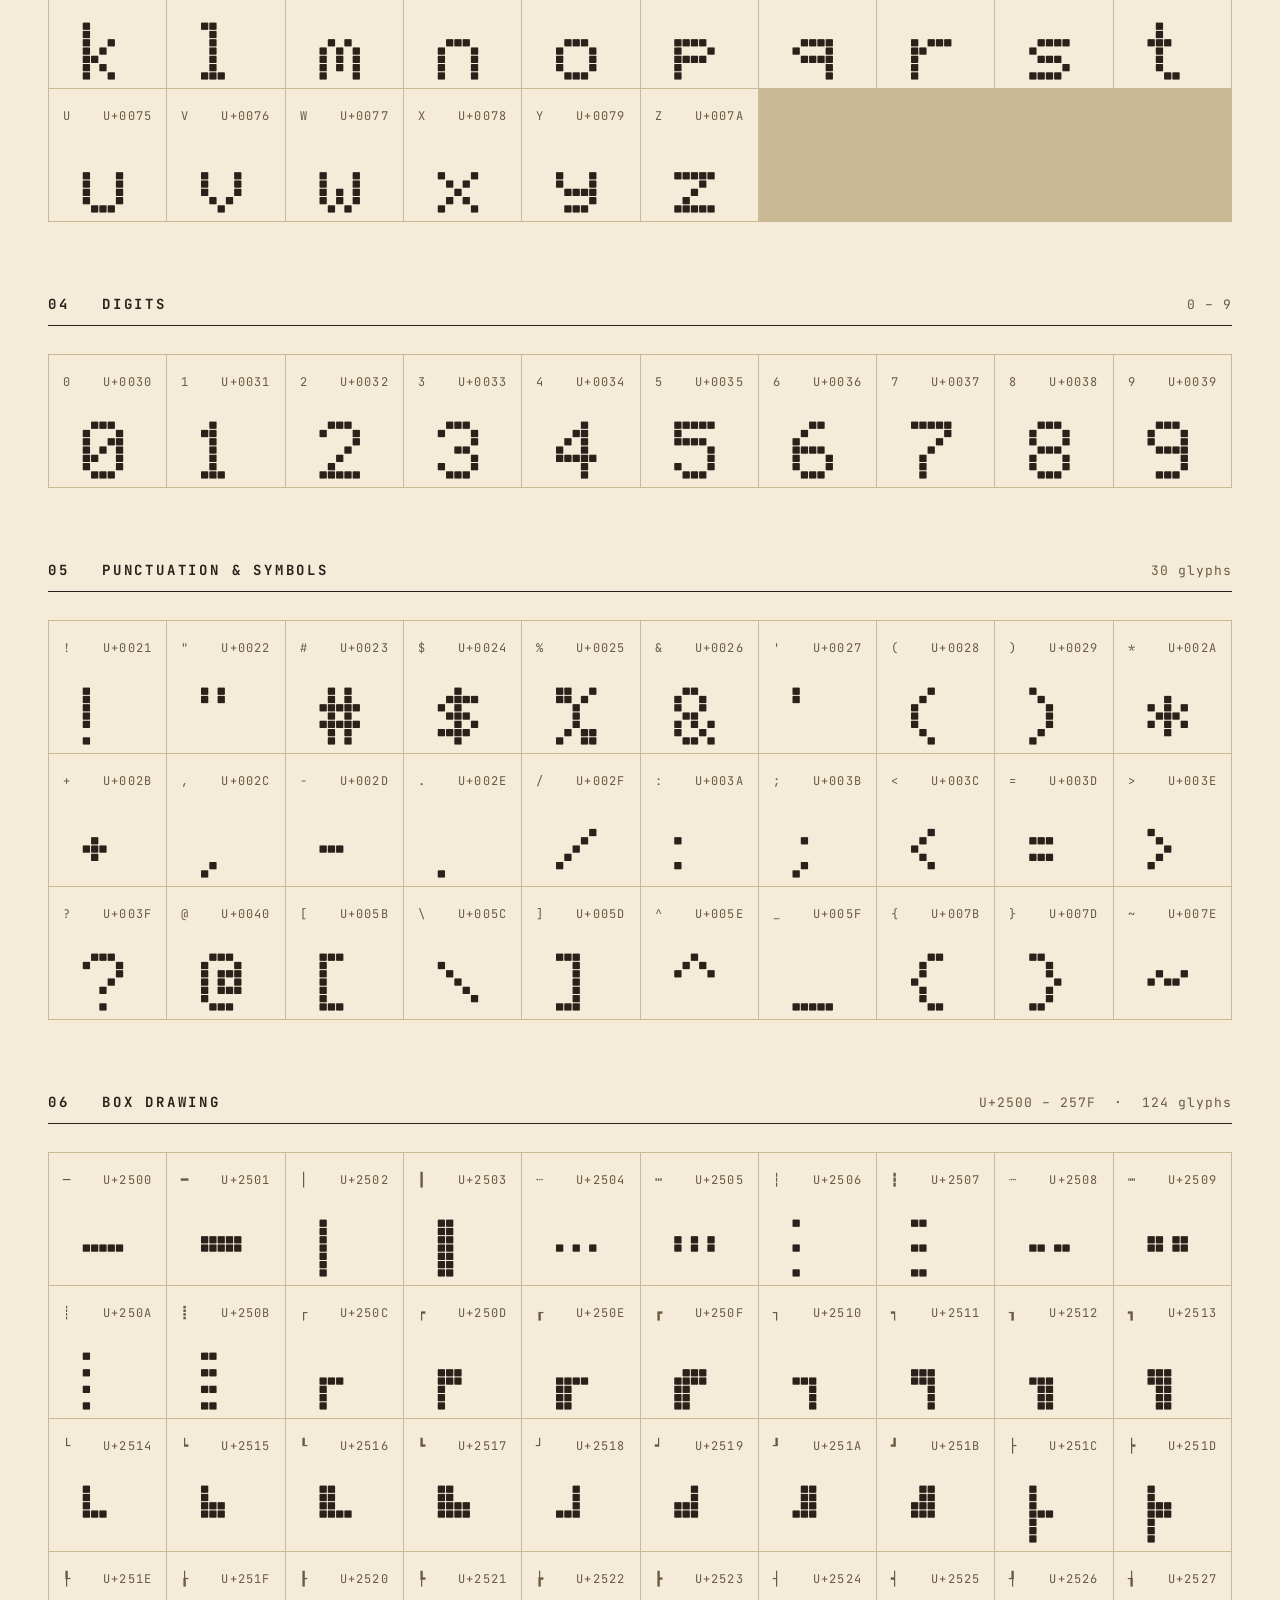
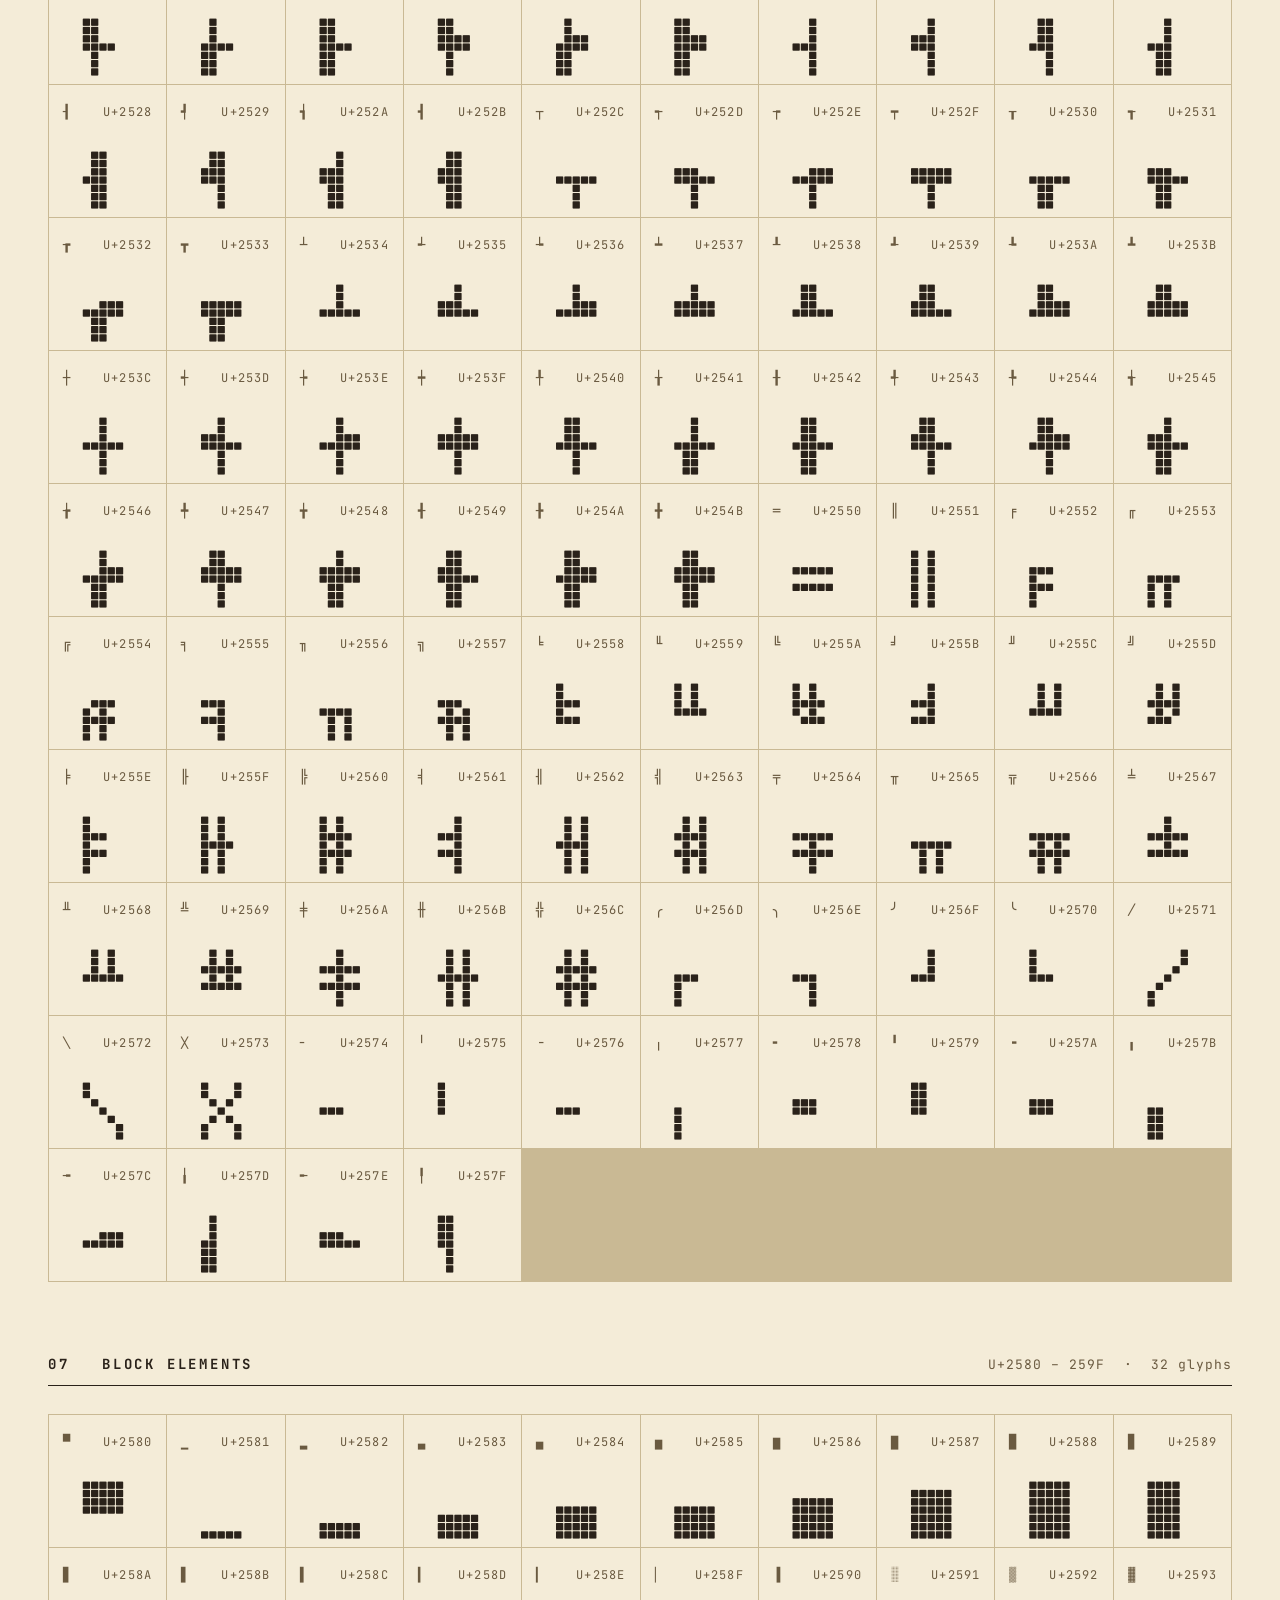
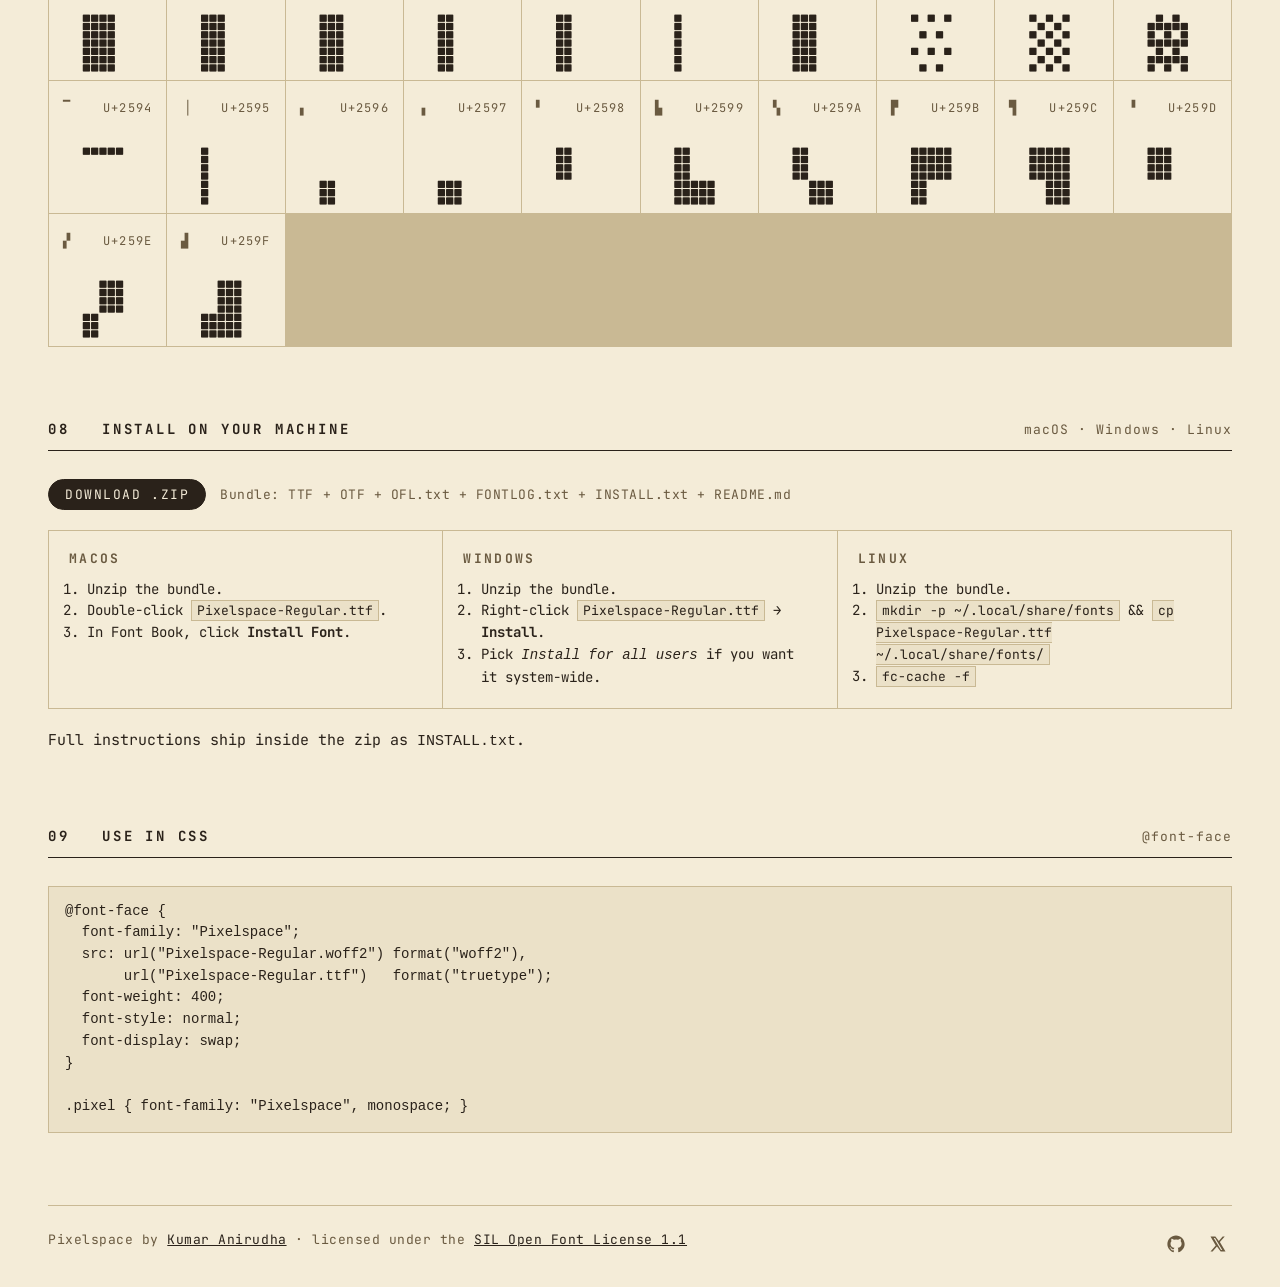
==== commit 07642841: "chore: bump site font sizes and add glyphs badge to README Site (docs/index.html): every `font-size`" ====
--- a/docs/index.html
+++ b/docs/index.html
@@ -77,7 +77,7 @@
         background: var(--bg);
         color: var(--ink);
         font-family: "JetBrains Mono", ui-monospace, Menlo, Consolas, monospace;
-        font-size: 13px;
+        font-size: 15px;
         line-height: 1.5;
         -webkit-font-smoothing: antialiased;
         transition: background-color 120ms ease, color 120ms ease;
@@ -101,7 +101,7 @@
         margin-bottom: 48px;
       }
       .mast .meta {
-        font-size: 11px;
+        font-size: 13px;
         letter-spacing: 0.08em;
         text-transform: uppercase;
         color: var(--mute);
@@ -113,14 +113,14 @@
         font-weight: 700;
         letter-spacing: 0.2em;
         text-transform: uppercase;
-        font-size: 12px;
+        font-size: 14px;
       }
 
       .load-status {
         display: inline-block;
         padding: 1px 6px;
         margin-left: 6px;
-        font-size: 10px;
+        font-size: 12px;
         letter-spacing: 0.06em;
         border-radius: 2px;
         vertical-align: 1px;
@@ -145,7 +145,7 @@
         border-radius: 999px;
         padding: 4px 10px;
         font: inherit;
-        font-size: 10px;
+        font-size: 12px;
         letter-spacing: 0.12em;
         text-transform: uppercase;
         cursor: pointer;
@@ -177,7 +177,7 @@
         margin-bottom: 48px;
       }
       .hero-word {
-        font-size: clamp(35px, 10vw, 133px);
+        font-size: clamp(37px, 10vw, 135px);
         line-height: 1;
         margin-bottom: 36px;
         text-align: center;
@@ -185,7 +185,7 @@
       .hero-sub {
         display: flex;
         justify-content: space-between;
-        font-size: 11px;
+        font-size: 13px;
         letter-spacing: 0.08em;
         text-transform: uppercase;
         color: var(--mute);
@@ -204,14 +204,14 @@
         margin-bottom: 28px;
       }
       .sec-head h2 {
-        font-size: 12px;
+        font-size: 14px;
         font-weight: 700;
         letter-spacing: 0.2em;
         text-transform: uppercase;
         margin: 0;
       }
       .sec-head .n {
-        font-size: 11px;
+        font-size: 13px;
         color: var(--mute);
         letter-spacing: 0.08em;
       }
@@ -245,7 +245,7 @@
         border: 1px solid var(--ink);
         border-radius: 0;
         resize: vertical;
-        font-size: 49px;
+        font-size: 51px;
         line-height: 1.4;
         outline: none;
         /* Override the UA textarea font smoothing so pixel edges stay crisp. */
@@ -264,7 +264,7 @@
         justify-content: space-between;
         align-items: center;
         gap: 16px;
-        font-size: 11px;
+        font-size: 13px;
         color: var(--mute);
         letter-spacing: 0.06em;
       }
@@ -303,7 +303,7 @@
         gap: 24px;
       }
       .sample-row .tag {
-        font-size: 10px;
+        font-size: 12px;
         letter-spacing: 0.12em;
         color: var(--mute);
         text-transform: uppercase;
@@ -317,23 +317,23 @@
      (UPEM 875 / pixel 125 = 7 CSS px per glyph-pixel). Line-height 1.4
      gives wrapped text room to breathe without looking double-spaced. */
       .s-xl {
-        font-size: 105px;
+        font-size: 107px;
         line-height: 1.4;
       }
       .s-lg {
-        font-size: 70px;
+        font-size: 72px;
         line-height: 1.4;
       }
       .s-md {
-        font-size: 49px;
+        font-size: 51px;
         line-height: 1.4;
       }
       .s-sm {
-        font-size: 28px;
+        font-size: 30px;
         line-height: 1.4;
       }
       .s-para {
-        font-size: 42px;
+        font-size: 44px;
         line-height: 1.4;
       }
 
@@ -355,7 +355,7 @@
         min-height: 132px;
       }
       .cell .char-label {
-        font-size: 10px;
+        font-size: 12px;
         color: var(--mute);
         letter-spacing: 0.1em;
         text-transform: uppercase;
@@ -371,7 +371,7 @@
         display: flex;
         align-items: center;
         justify-content: center;
-        font-size: 56px; /* 8px per glyph-pixel (7 × 8) */
+        font-size: 58px; /* 8px per glyph-pixel (7 × 8) */
         line-height: 1;
       }
 
@@ -381,7 +381,7 @@
         border: 1px solid var(--line);
         padding: 14px 16px;
         overflow-x: auto;
-        font-size: 12px;
+        font-size: 14px;
         line-height: 1.55;
         white-space: pre;
       }
@@ -404,7 +404,7 @@
       }
       .install-card h3 {
         margin: 0;
-        font-size: 11px;
+        font-size: 13px;
         font-weight: 700;
         letter-spacing: 0.18em;
         text-transform: uppercase;
@@ -413,7 +413,7 @@
       .install-card ol {
         margin: 0;
         padding-left: 18px;
-        font-size: 12px;
+        font-size: 14px;
         line-height: 1.55;
       }
       .install-card code {
@@ -421,7 +421,7 @@
         background: var(--panel);
         border: 1px solid var(--line);
         padding: 1px 5px;
-        font-size: 11px;
+        font-size: 13px;
       }
       .install-cta {
         display: flex;
@@ -433,10 +433,10 @@
       .install-cta .pill-btn {
         margin-left: 0;
         padding: 8px 16px;
-        font-size: 11px;
+        font-size: 13px;
       }
       .install-cta .bundle-meta {
-        font-size: 11px;
+        font-size: 13px;
         color: var(--mute);
         letter-spacing: 0.04em;
       }
@@ -446,7 +446,7 @@
         margin-top: 64px;
         padding-top: 24px;
         border-top: 1px solid var(--line);
-        font-size: 11px;
+        font-size: 13px;
         color: var(--mute);
         letter-spacing: 0.04em;
         display: flex;
@@ -516,22 +516,22 @@
           margin-bottom: 20px;
         }
         .s-xl {
-          font-size: 56px;
+          font-size: 58px;
         }
         .s-lg {
-          font-size: 42px;
+          font-size: 44px;
         }
         .s-md {
-          font-size: 28px;
+          font-size: 30px;
         }
         .s-sm {
-          font-size: 21px;
+          font-size: 23px;
         }
         .s-para {
-          font-size: 28px;
+          font-size: 30px;
         }
         .tryout-input {
-          font-size: 28px;
+          font-size: 30px;
           min-height: 120px;
           padding: 14px 16px;
         }
@@ -551,7 +551,7 @@
           gap: 10px;
         }
         .cell .slot {
-          font-size: 35px;
+          font-size: 37px;
         }
         .install-grid {
           grid-template-columns: 1fr;
@@ -566,25 +566,25 @@
           margin-bottom: 16px;
         }
         .hero-sub {
-          font-size: 10px;
+          font-size: 12px;
         }
         .s-xl {
-          font-size: 42px;
+          font-size: 44px;
         }
         .s-lg {
-          font-size: 35px;
+          font-size: 37px;
         }
         .s-md {
-          font-size: 21px;
+          font-size: 23px;
         }
         .s-sm {
-          font-size: 14px;
+          font-size: 16px;
         }
         .s-para {
-          font-size: 21px;
+          font-size: 23px;
         }
         .tryout-input {
-          font-size: 21px;
+          font-size: 23px;
           min-height: 96px;
         }
         .glyph-grid {
@@ -595,10 +595,10 @@
           min-height: 80px;
         }
         .cell .slot {
-          font-size: 28px;
+          font-size: 30px;
         }
         .cell .char-label {
-          font-size: 9px;
+          font-size: 11px;
         }
         footer {
           flex-direction: column;
@@ -665,10 +665,10 @@
           <div class="tryout-meta">
             <span>ASCII only — unsupported glyphs fall back to cursive.</span>
             <span class="tryout-sizes" role="group" aria-label="Preview size">
-              <button type="button" data-size="28" aria-pressed="false">SM</button>
-              <button type="button" data-size="49" aria-pressed="true">MD</button>
-              <button type="button" data-size="70" aria-pressed="false">LG</button>
-              <button type="button" data-size="105" aria-pressed="false">XL</button>
+              <button type="button" data-size="30" aria-pressed="false">SM</button>
+              <button type="button" data-size="51" aria-pressed="true">MD</button>
+              <button type="button" data-size="72" aria-pressed="false">LG</button>
+              <button type="button" data-size="107" aria-pressed="false">XL</button>
             </span>
           </div>
         </div>
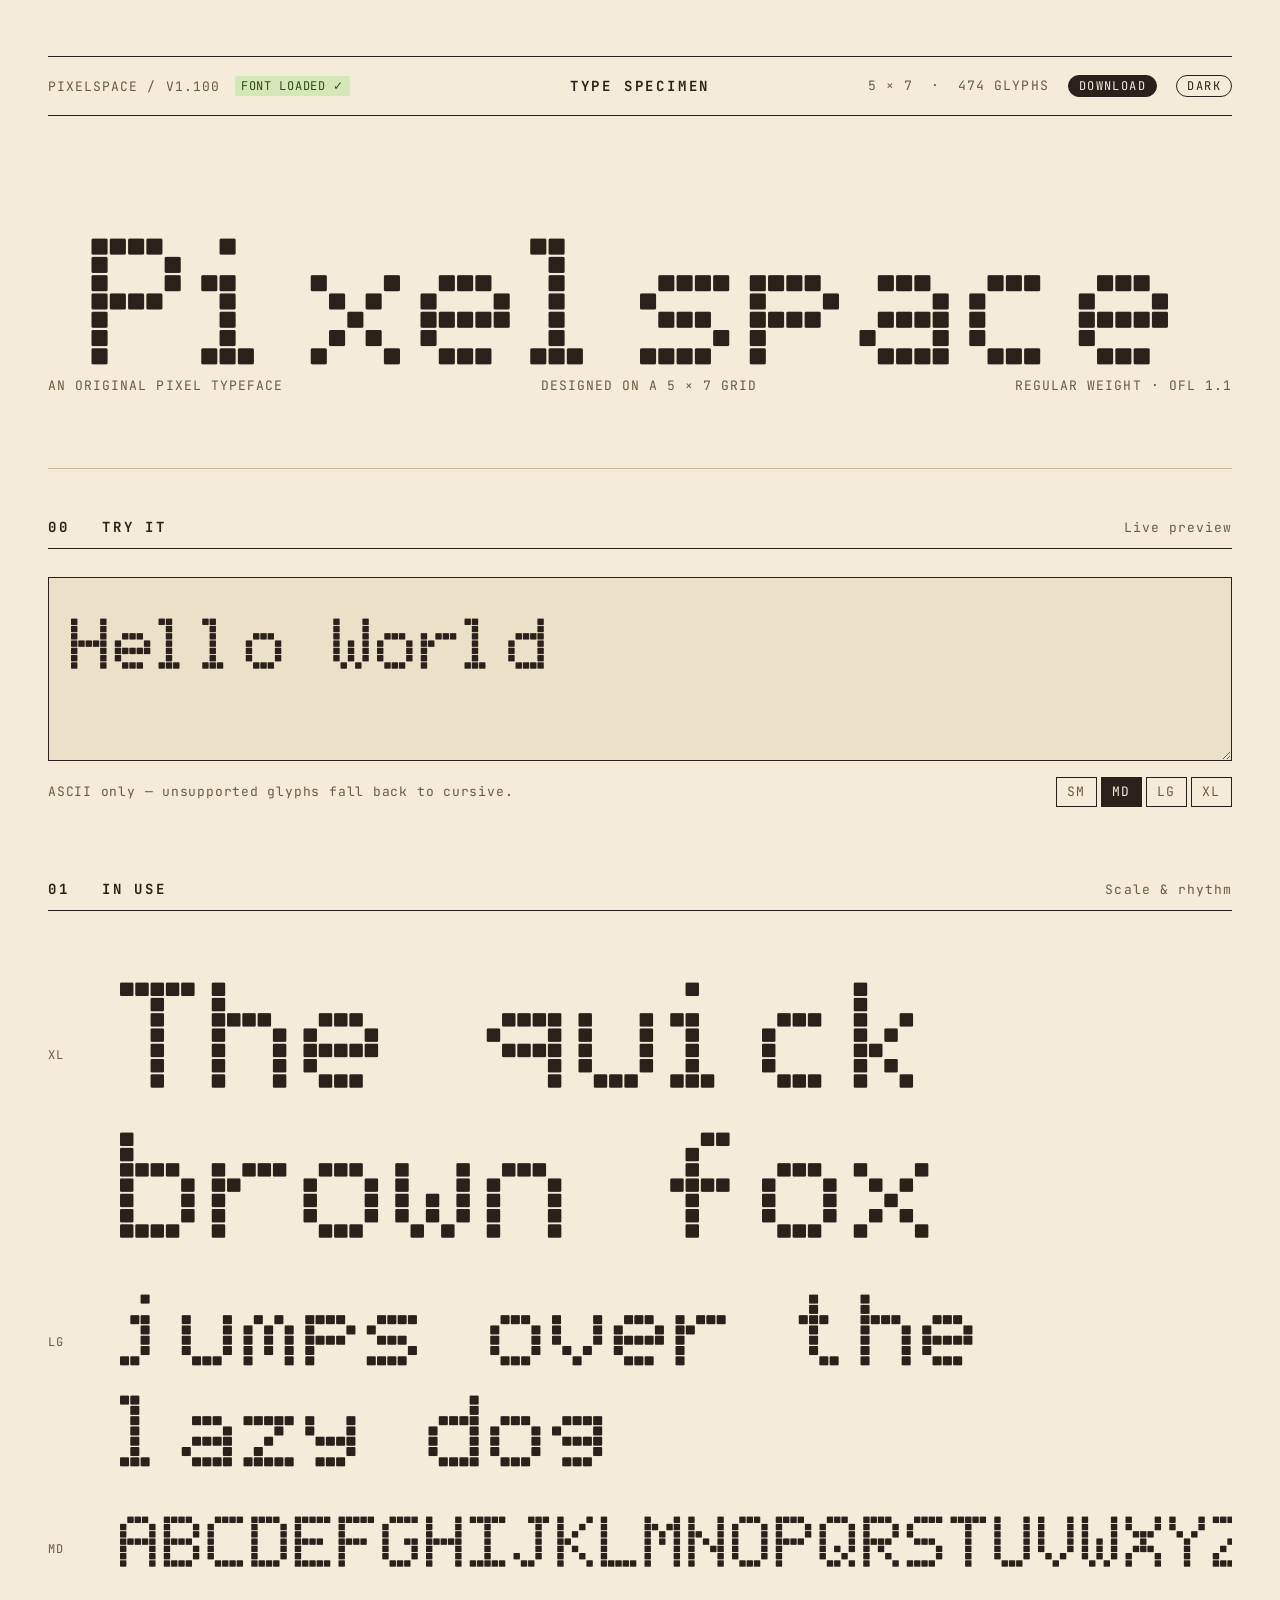
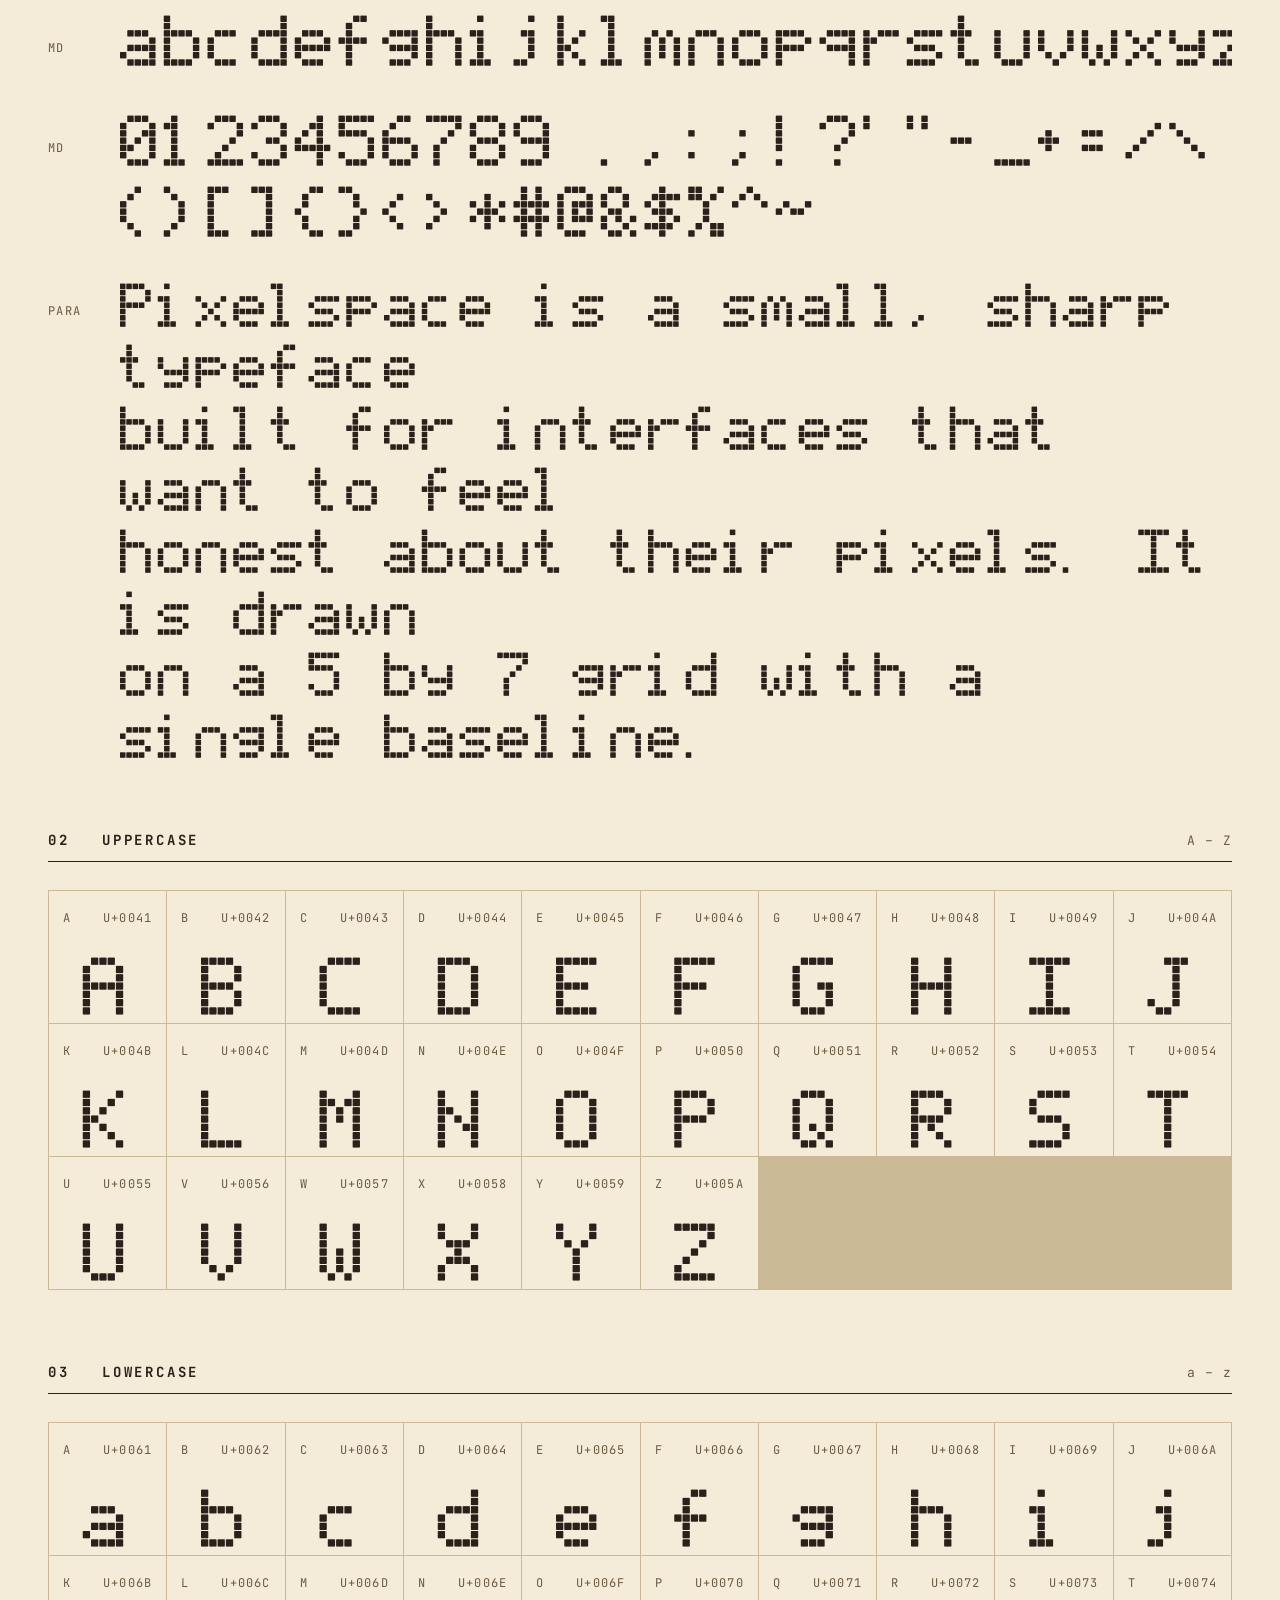
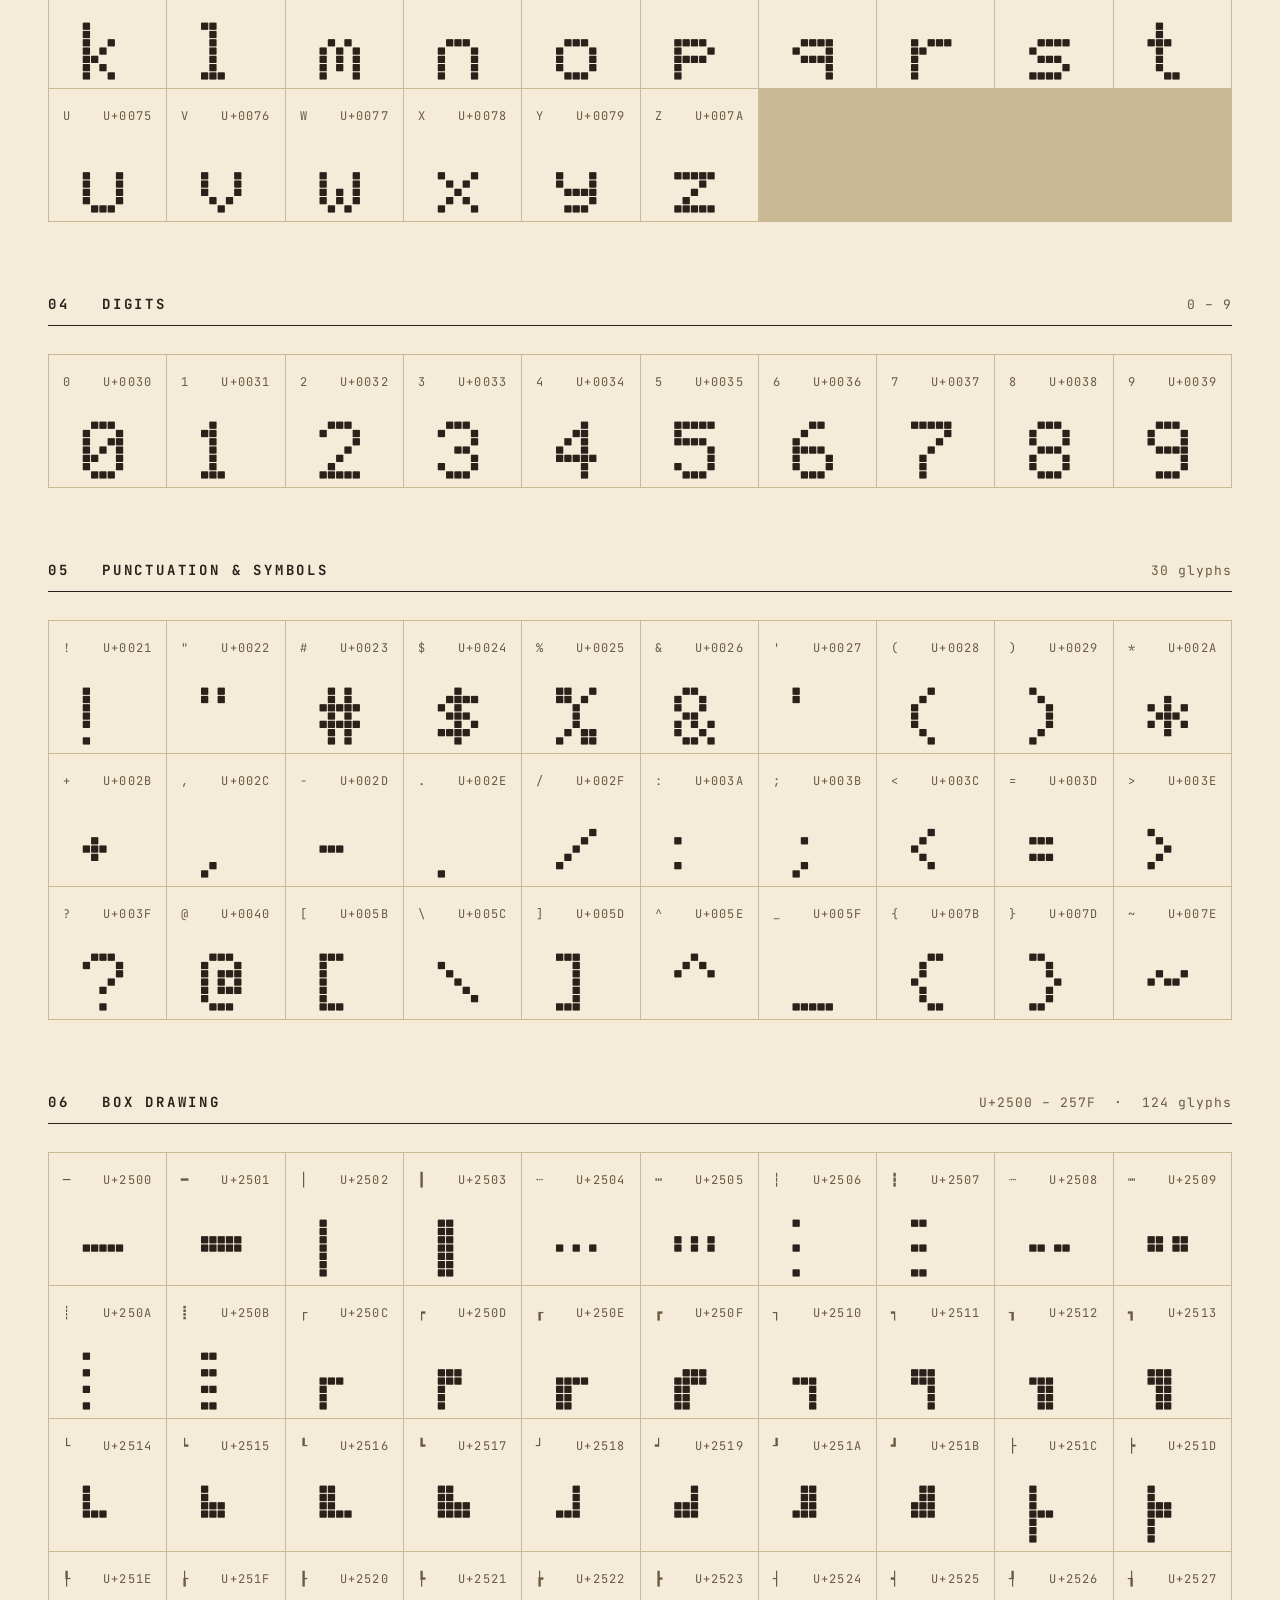
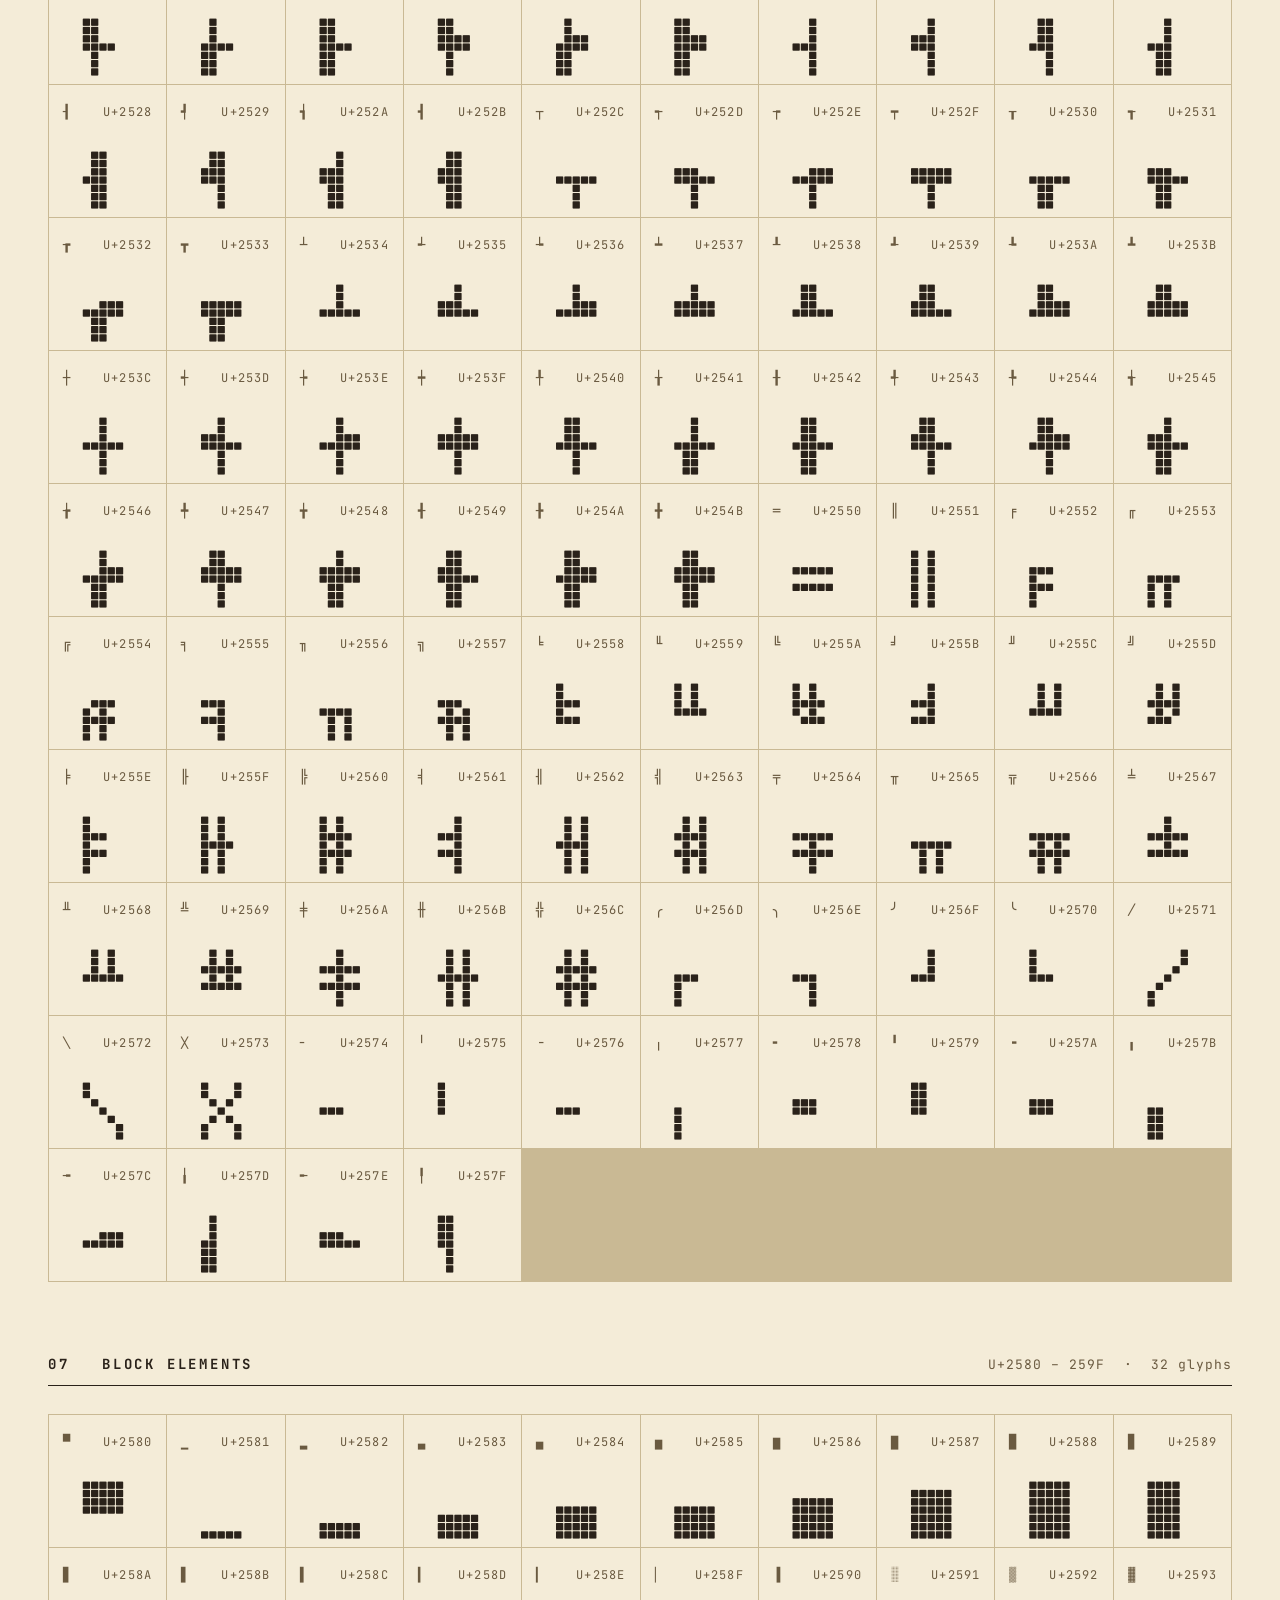
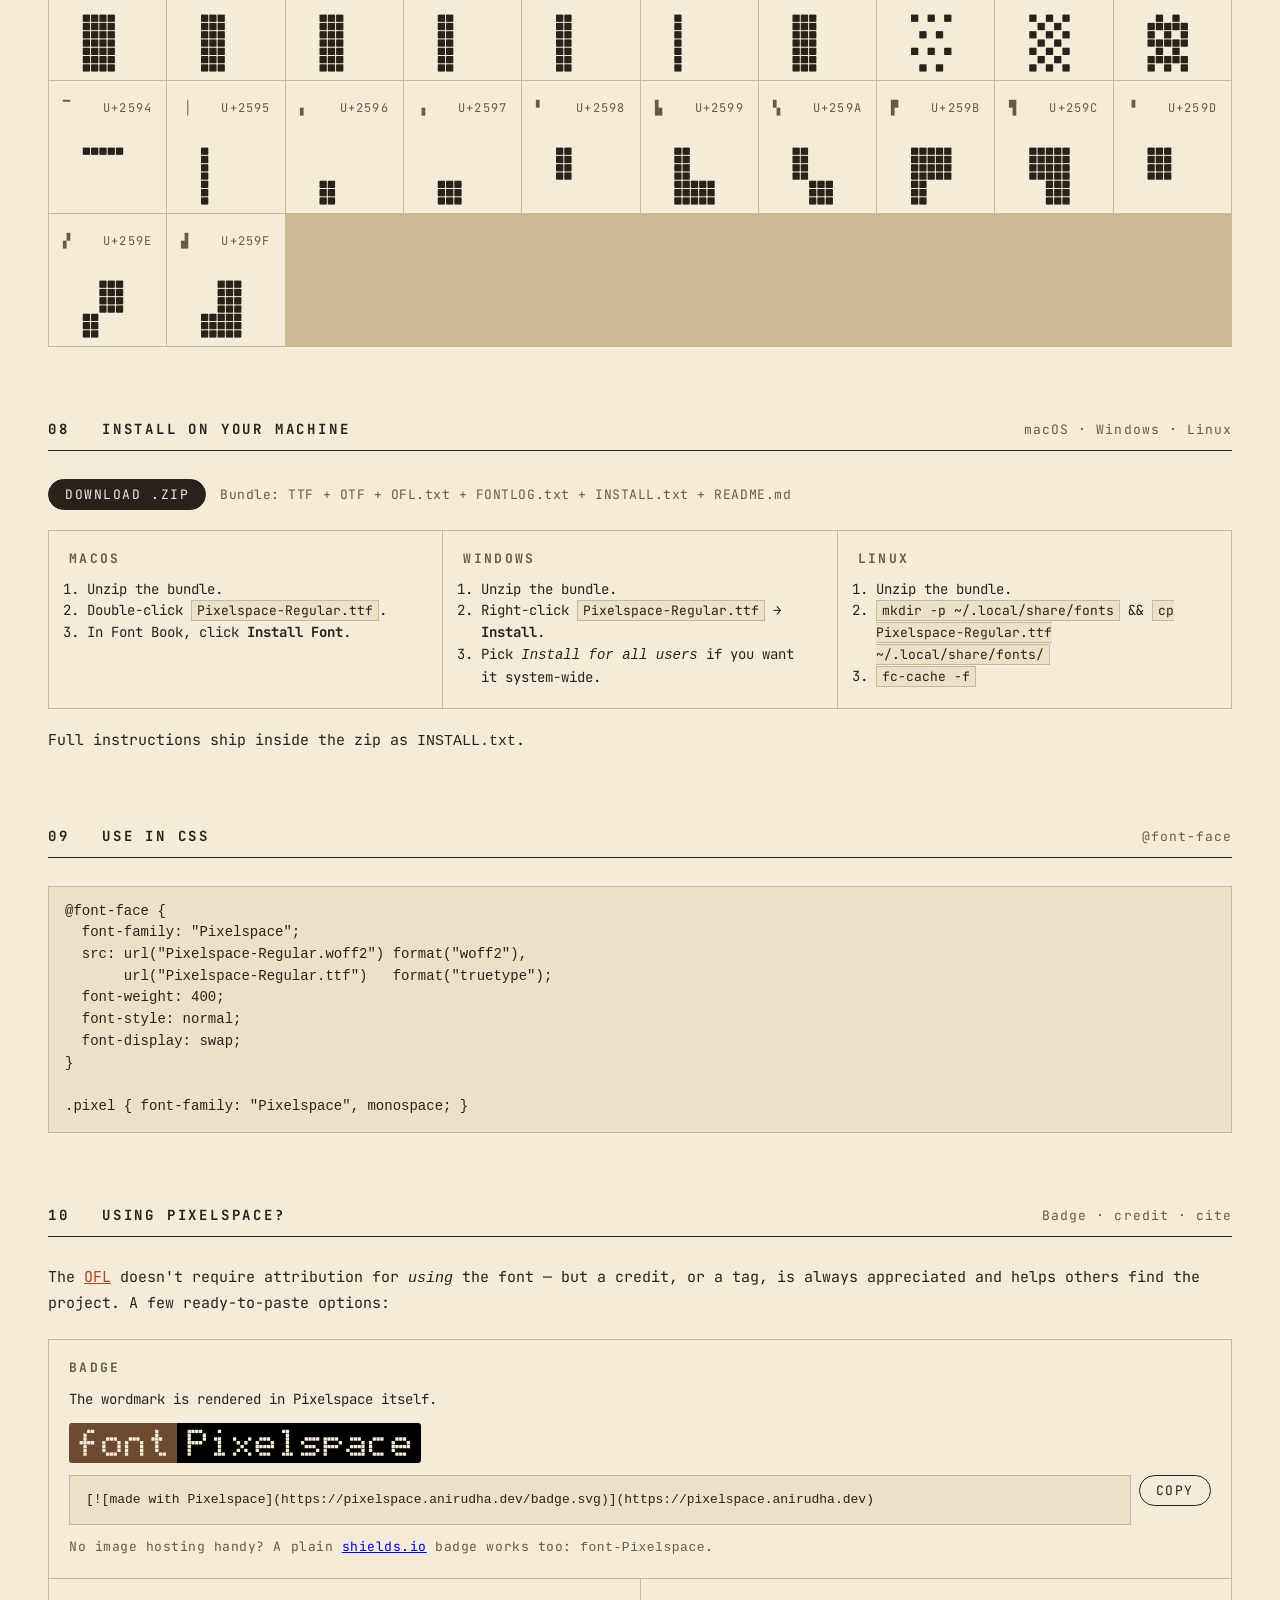
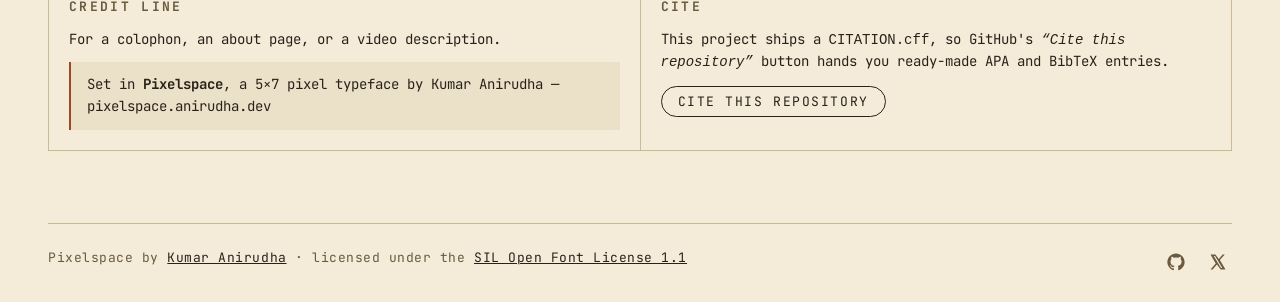
==== commit 90faf995: "feat(site): add "Using Pixelspace?" section to specimen page The badge, credit line, and citation on" ====
--- a/docs/index.html
+++ b/docs/index.html
@@ -10,6 +10,20 @@
     />
 
     <link rel="icon" type="image/svg+xml" href="favicon.svg" />
+
+    <!-- Google Analytics -->
+    <script
+      async
+      src="https://www.googletagmanager.com/gtag/js?id=G-6B4FV6ZP2E"
+    ></script>
+    <script>
+      window.dataLayer = window.dataLayer || [];
+      function gtag() {
+        dataLayer.push(arguments);
+      }
+      gtag("js", new Date());
+      gtag("config", "G-6B4FV6ZP2E");
+    </script>
 
     <link rel="preconnect" href="https://fonts.googleapis.com" />
     <link rel="preconnect" href="https://fonts.gstatic.com" crossorigin />
@@ -80,7 +94,9 @@
         font-size: 15px;
         line-height: 1.5;
         -webkit-font-smoothing: antialiased;
-        transition: background-color 120ms ease, color 120ms ease;
+        transition:
+          background-color 120ms ease,
+          color 120ms ease;
       }
 
       .shell {
@@ -153,7 +169,9 @@
         line-height: 1;
         text-decoration: none;
         display: inline-block;
-        transition: background-color 120ms ease, color 120ms ease;
+        transition:
+          background-color 120ms ease,
+          color 120ms ease;
       }
       .theme-toggle:hover,
       .pill-btn:hover {
@@ -441,6 +459,97 @@
         letter-spacing: 0.04em;
       }
 
+      /* ---- Using Pixelspace (credit / badge / cite) ---- */
+      .credit-intro {
+        font-size: 15px;
+        line-height: 1.6;
+        color: var(--ink);
+        margin: 0 0 24px;
+      }
+      .credit-intro a {
+        color: var(--accent);
+      }
+      .credit-grid {
+        display: grid;
+        grid-template-columns: 1fr 1fr;
+        gap: 1px;
+        background: var(--line);
+        border: 1px solid var(--line);
+      }
+      .credit-card {
+        background: var(--bg);
+        padding: 18px 20px 20px;
+        display: flex;
+        flex-direction: column;
+        gap: 12px;
+      }
+      .credit-card.span-2 {
+        grid-column: 1 / -1;
+      }
+      .credit-card h3 {
+        margin: 0;
+        font-size: 13px;
+        font-weight: 700;
+        letter-spacing: 0.18em;
+        text-transform: uppercase;
+        color: var(--mute);
+      }
+      .credit-card p {
+        margin: 0;
+        font-size: 14px;
+        line-height: 1.55;
+      }
+      .badge-preview {
+        display: inline-block;
+        width: max-content;
+        max-width: 100%;
+      }
+      .badge-preview img {
+        display: block;
+        height: 40px;
+        width: auto;
+        image-rendering: pixelated;
+      }
+      .copy-row {
+        display: flex;
+        align-items: stretch;
+        gap: 8px;
+        flex-wrap: wrap;
+      }
+      .copy-row pre.code {
+        flex: 1;
+        min-width: 0;
+        margin: 0;
+        font-size: 13px;
+      }
+      .copy-btn {
+        margin-left: 0;
+        padding: 8px 16px;
+        font-size: 13px;
+        white-space: nowrap;
+        align-self: flex-start;
+        cursor: pointer;
+      }
+      .credit-quote {
+        margin: 0;
+        padding: 12px 16px;
+        border-left: 2px solid var(--accent);
+        background: var(--panel);
+        font-size: 14px;
+        line-height: 1.55;
+      }
+      .credit-card .pill-btn {
+        margin-left: 0;
+        padding: 8px 16px;
+        font-size: 13px;
+        align-self: flex-start;
+      }
+      .credit-card .bundle-meta {
+        font-size: 13px;
+        color: var(--mute);
+        letter-spacing: 0.04em;
+      }
+
       /* ---- Footer ---- */
       footer {
         margin-top: 64px;
@@ -470,7 +579,9 @@
         height: 28px;
         color: var(--mute);
         border-radius: 4px;
-        transition: color 120ms ease, background-color 120ms ease;
+        transition:
+          color 120ms ease,
+          background-color 120ms ease;
       }
       .icon-link:hover {
         color: var(--bg);
@@ -554,6 +665,9 @@
           font-size: 37px;
         }
         .install-grid {
+          grid-template-columns: 1fr;
+        }
+        .credit-grid {
           grid-template-columns: 1fr;
         }
       }
@@ -661,14 +775,24 @@
             autocapitalize="off"
             autocomplete="off"
             placeholder="Type anything here..."
-          >Hello World</textarea>
+          >
+Hello World</textarea
+          >
           <div class="tryout-meta">
             <span>ASCII only — unsupported glyphs fall back to cursive.</span>
             <span class="tryout-sizes" role="group" aria-label="Preview size">
-              <button type="button" data-size="30" aria-pressed="false">SM</button>
-              <button type="button" data-size="51" aria-pressed="true">MD</button>
-              <button type="button" data-size="72" aria-pressed="false">LG</button>
-              <button type="button" data-size="107" aria-pressed="false">XL</button>
+              <button type="button" data-size="30" aria-pressed="false">
+                SM
+              </button>
+              <button type="button" data-size="51" aria-pressed="true">
+                MD
+              </button>
+              <button type="button" data-size="72" aria-pressed="false">
+                LG
+              </button>
+              <button type="button" data-size="107" aria-pressed="false">
+                XL
+              </button>
             </span>
           </div>
         </div>
@@ -817,7 +941,9 @@
                 Right-click <code>Pixelspace-Regular.ttf</code> &rarr;
                 <strong>Install</strong>.
               </li>
-              <li>Pick <em>Install for all users</em> if you want it system-wide.</li>
+              <li>
+                Pick <em>Install for all users</em> if you want it system-wide.
+              </li>
             </ol>
           </div>
           <div class="install-card">
@@ -855,6 +981,79 @@
 
 .pixel { font-family: "Pixelspace", monospace; }</pre
         >
+      </section>
+
+      <!-- 10 Using Pixelspace -->
+      <section class="sec">
+        <div class="sec-head">
+          <h2>10 &nbsp; Using Pixelspace?</h2>
+          <div class="n">Badge &middot; credit &middot; cite</div>
+        </div>
+        <p class="credit-intro">
+          The <a href="https://openfontlicense.org">OFL</a> doesn't require
+          attribution for <em>using</em> the font &mdash; but a credit, or a
+          tag, is always appreciated and helps others find the project. A few
+          ready-to-paste options:
+        </p>
+        <div class="credit-grid">
+          <div class="credit-card span-2">
+            <h3>Badge</h3>
+            <p>The wordmark is rendered in Pixelspace itself.</p>
+            <a
+              class="badge-preview"
+              href="https://pixelspace.anirudha.dev"
+              aria-label="made with Pixelspace"
+            >
+              <img
+                src="badge.svg"
+                alt="made with Pixelspace"
+                width="466"
+                height="53"
+              />
+            </a>
+            <div class="copy-row">
+              <pre class="code" id="badge-md">
+[![made with Pixelspace](https://pixelspace.anirudha.dev/badge.svg)](https://pixelspace.anirudha.dev)</pre
+              >
+              <button
+                type="button"
+                class="pill-btn copy-btn"
+                data-copy="badge-md"
+              >
+                Copy
+              </button>
+            </div>
+            <p class="bundle-meta">
+              No image hosting handy? A plain
+              <a href="https://shields.io">shields.io</a> badge works too:
+              <code>font-Pixelspace</code>.
+            </p>
+          </div>
+          <div class="credit-card">
+            <h3>Credit line</h3>
+            <p>For a colophon, an about page, or a video description.</p>
+            <blockquote class="credit-quote">
+              Set in <strong>Pixelspace</strong>, a 5&times;7 pixel typeface by
+              Kumar Anirudha &mdash; pixelspace.anirudha.dev
+            </blockquote>
+          </div>
+          <div class="credit-card">
+            <h3>Cite</h3>
+            <p>
+              This project ships a <code>CITATION.cff</code>, so GitHub's
+              <em>&ldquo;Cite this repository&rdquo;</em> button hands you
+              ready-made APA and BibTeX entries.
+            </p>
+            <a
+              class="pill-btn"
+              href="https://github.com/anistark/pixelspace#using-pixelspace"
+              target="_blank"
+              rel="noopener"
+            >
+              Cite this repository
+            </a>
+          </div>
+        </div>
       </section>
 
       <footer>
@@ -909,6 +1108,23 @@
       })();
 
       (() => {
+        document.querySelectorAll(".copy-btn").forEach((btn) => {
+          btn.addEventListener("click", async () => {
+            const src = document.getElementById(btn.dataset.copy);
+            if (!src) return;
+            try {
+              await navigator.clipboard.writeText(src.textContent.trim());
+              const original = btn.textContent;
+              btn.textContent = "Copied";
+              setTimeout(() => {
+                btn.textContent = original;
+              }, 1500);
+            } catch (e) {}
+          });
+        });
+      })();
+
+      (() => {
         const btn = document.getElementById("theme-toggle");
         const root = document.documentElement;
         const render = () => {
@@ -988,8 +1204,11 @@
       fill("grid-lower", range("a", "z"));
       fill("grid-digits", range("0", "9"));
       // Box drawing — skip U+254C–254F (heavy-double-dash variants not in this build).
-      fill("grid-boxdraw", codepoints(0x2500, 0x257F, [0x254C, 0x254D, 0x254E, 0x254F]));
-      fill("grid-blocks", codepoints(0x2580, 0x259F));
+      fill(
+        "grid-boxdraw",
+        codepoints(0x2500, 0x257f, [0x254c, 0x254d, 0x254e, 0x254f]),
+      );
+      fill("grid-blocks", codepoints(0x2580, 0x259f));
       fill("grid-punct", [
         "!",
         '"',
